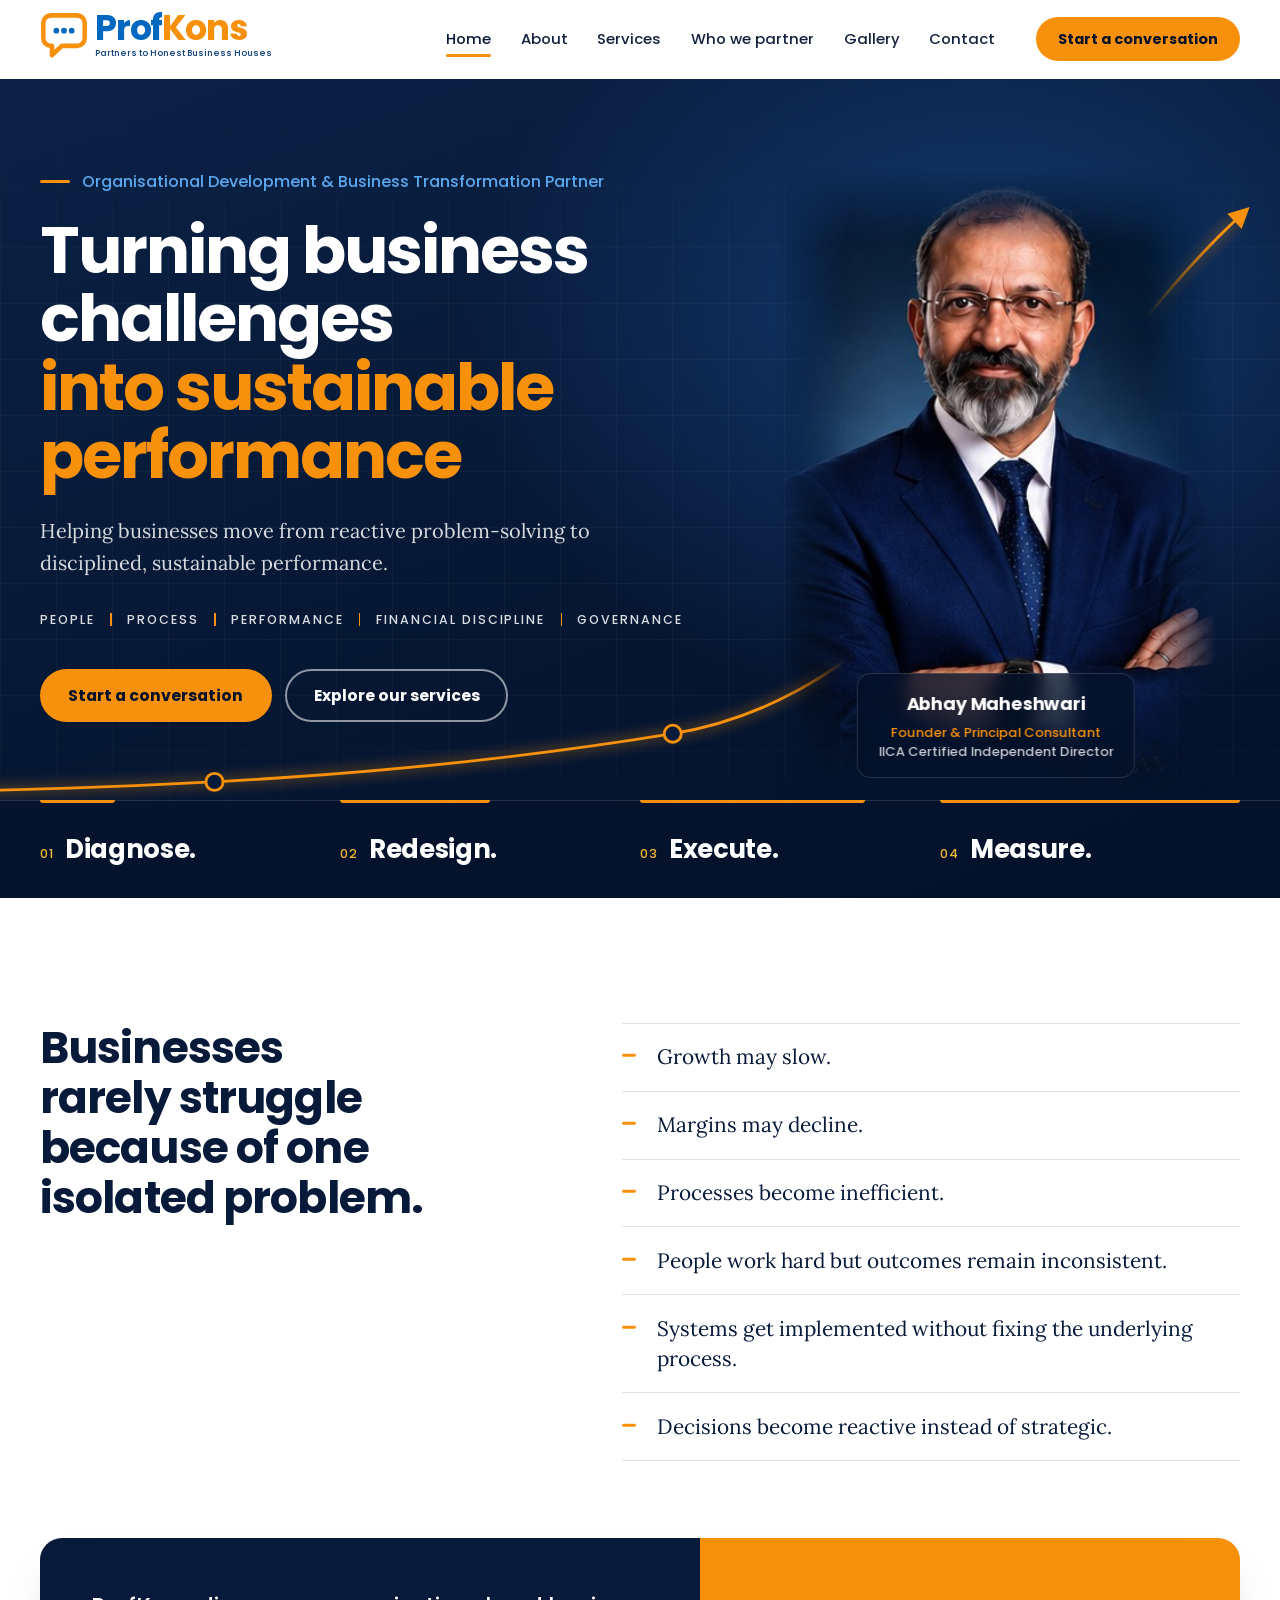
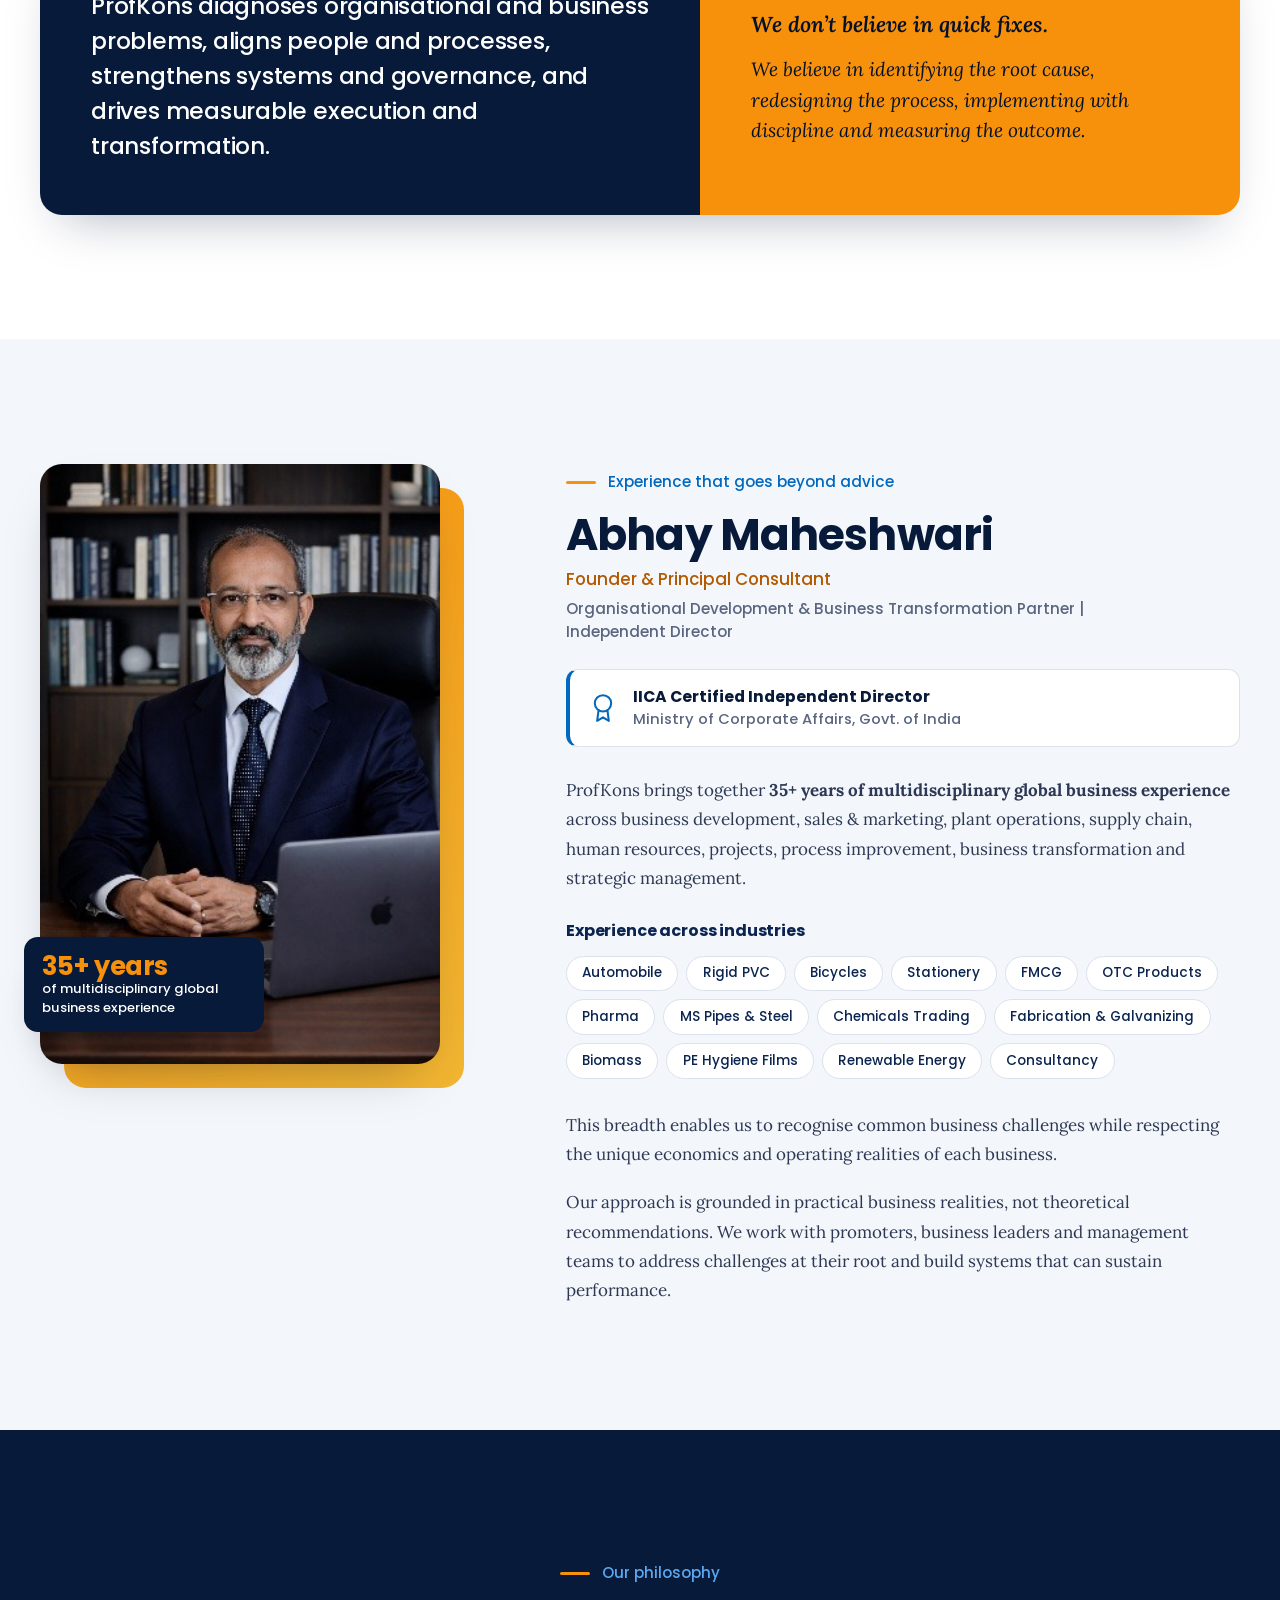
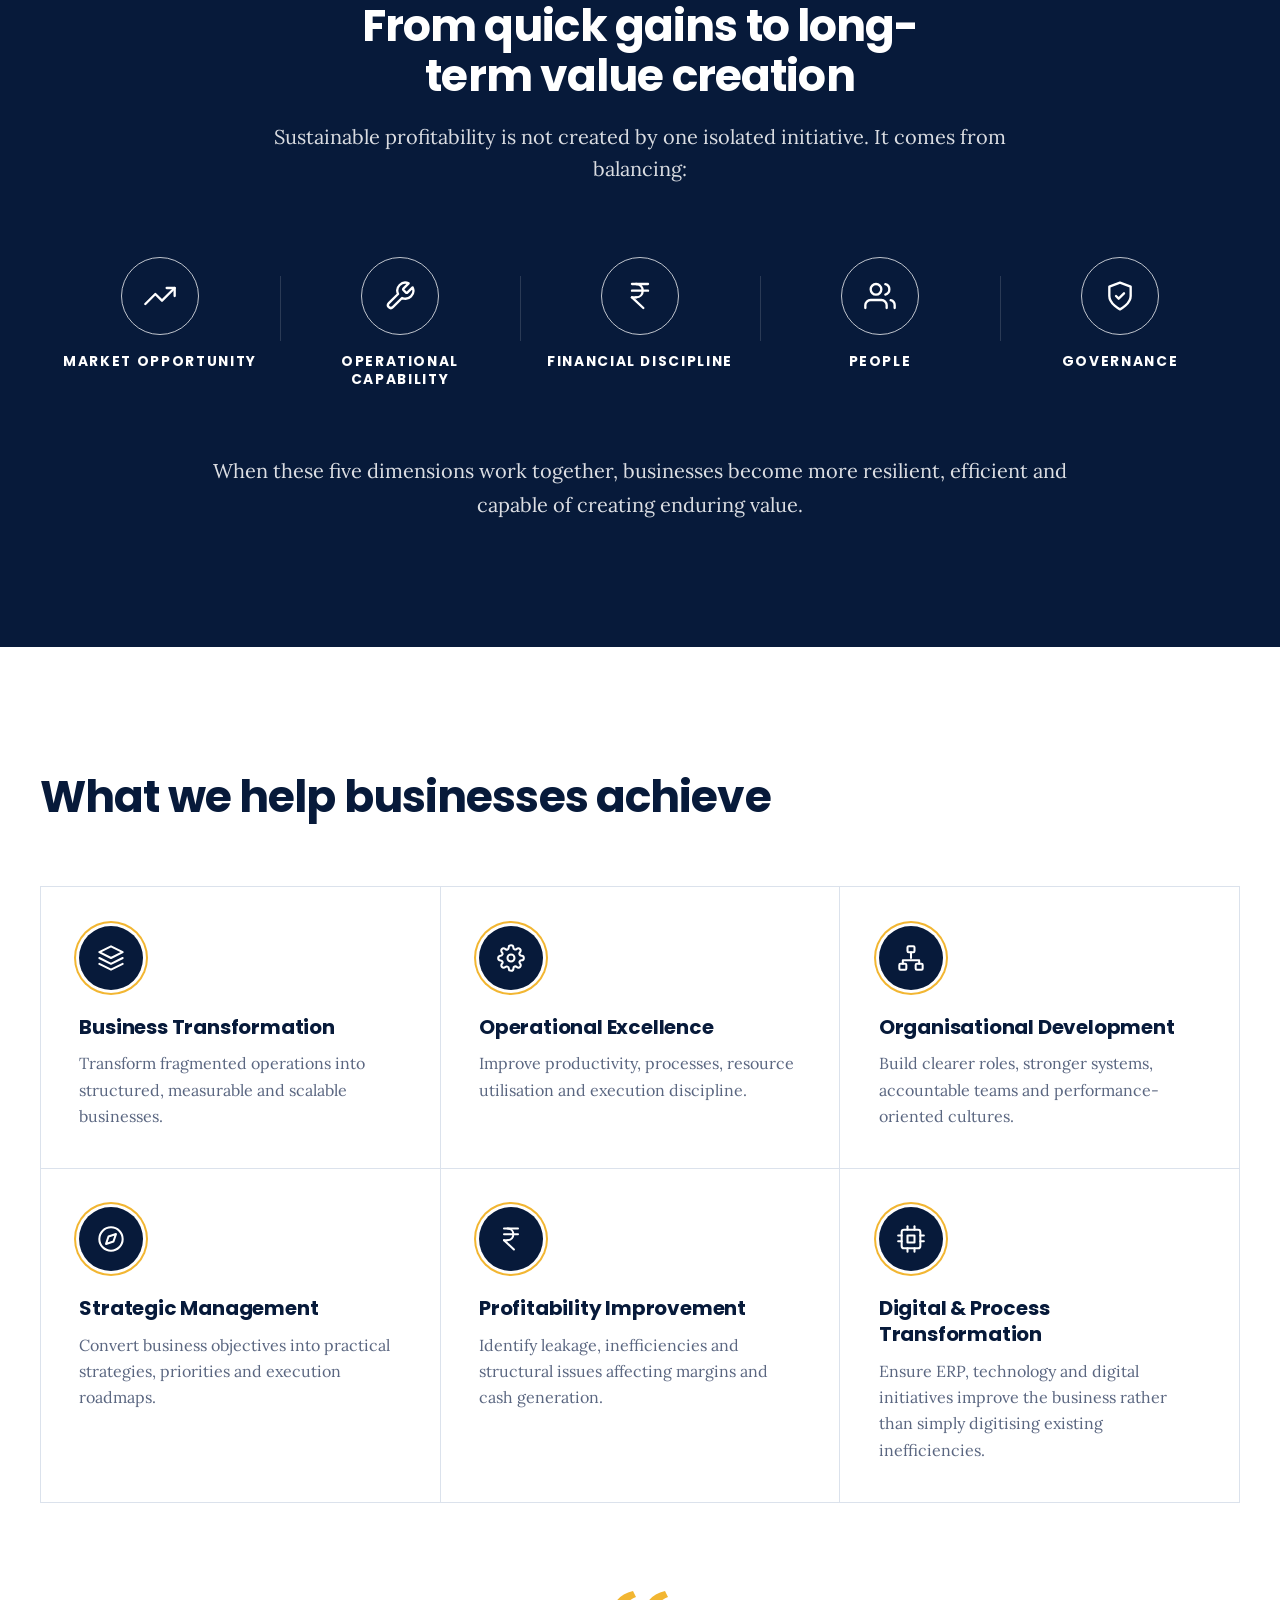
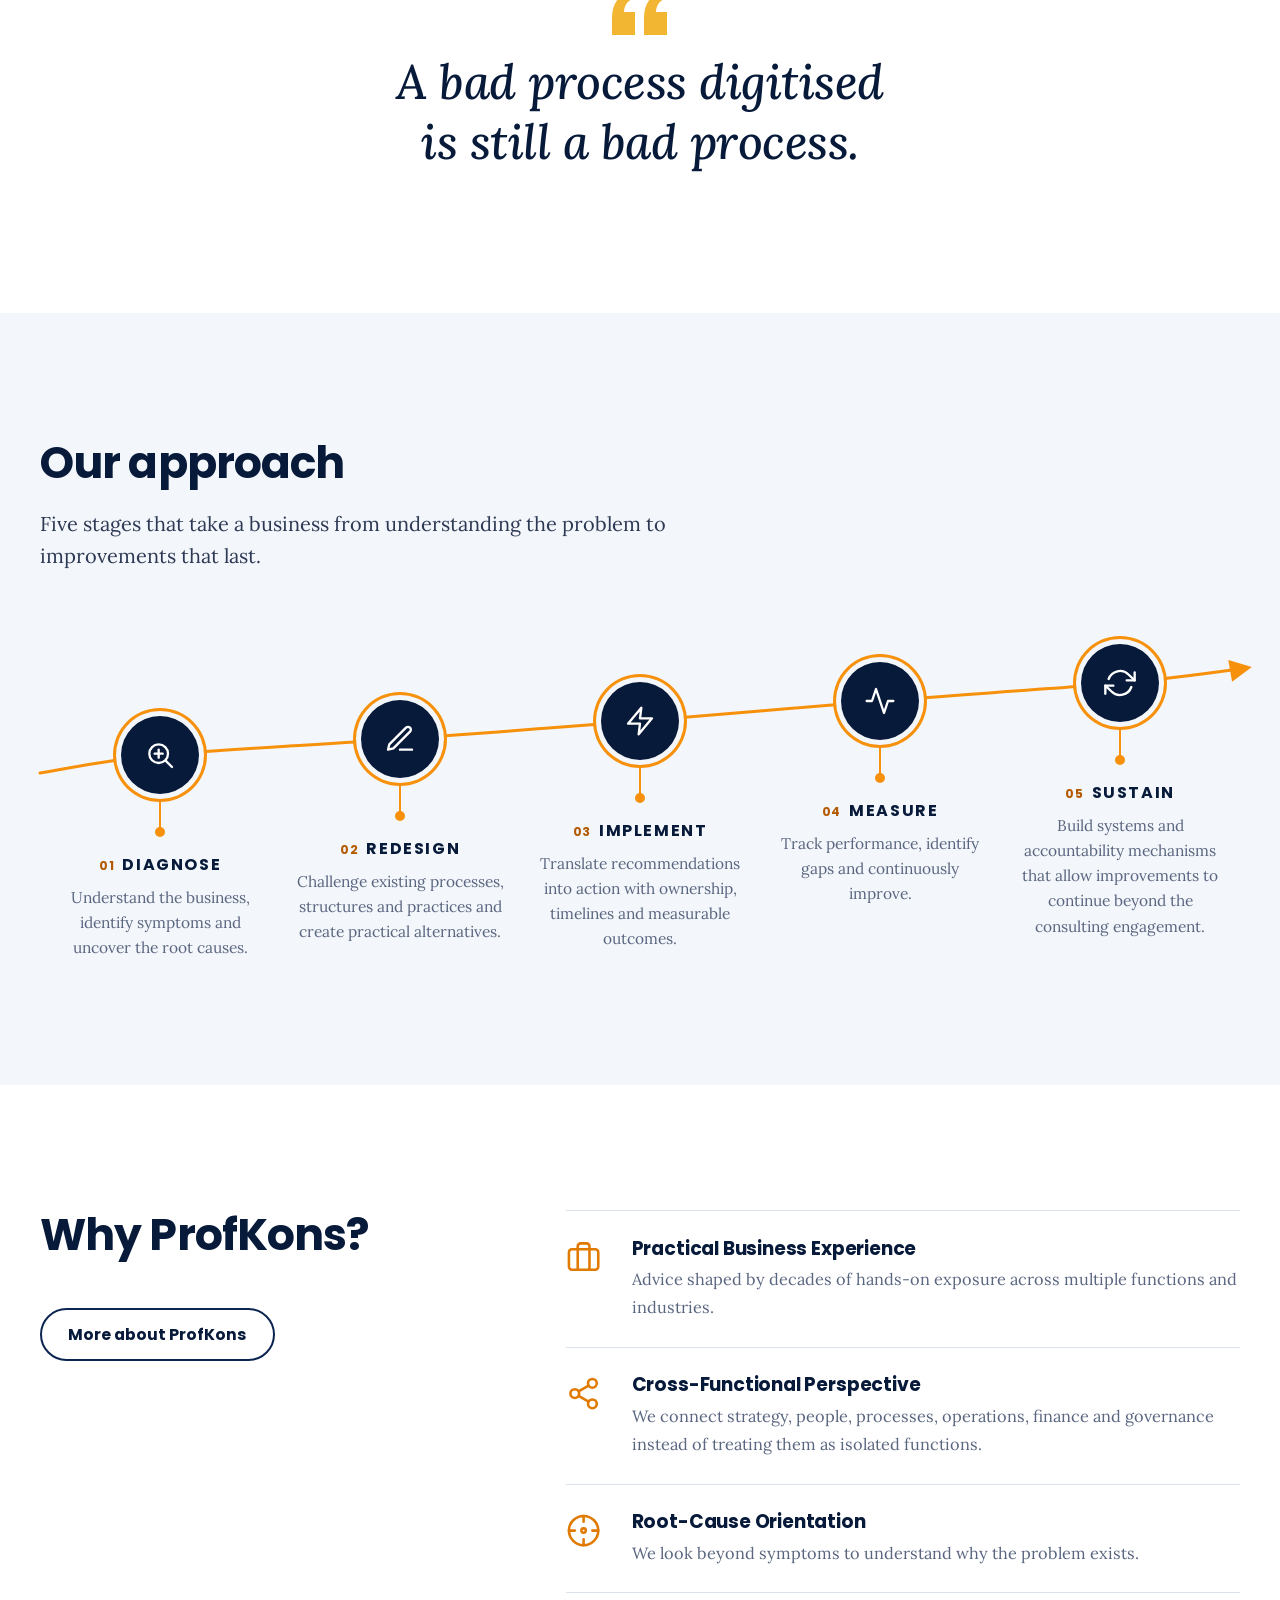
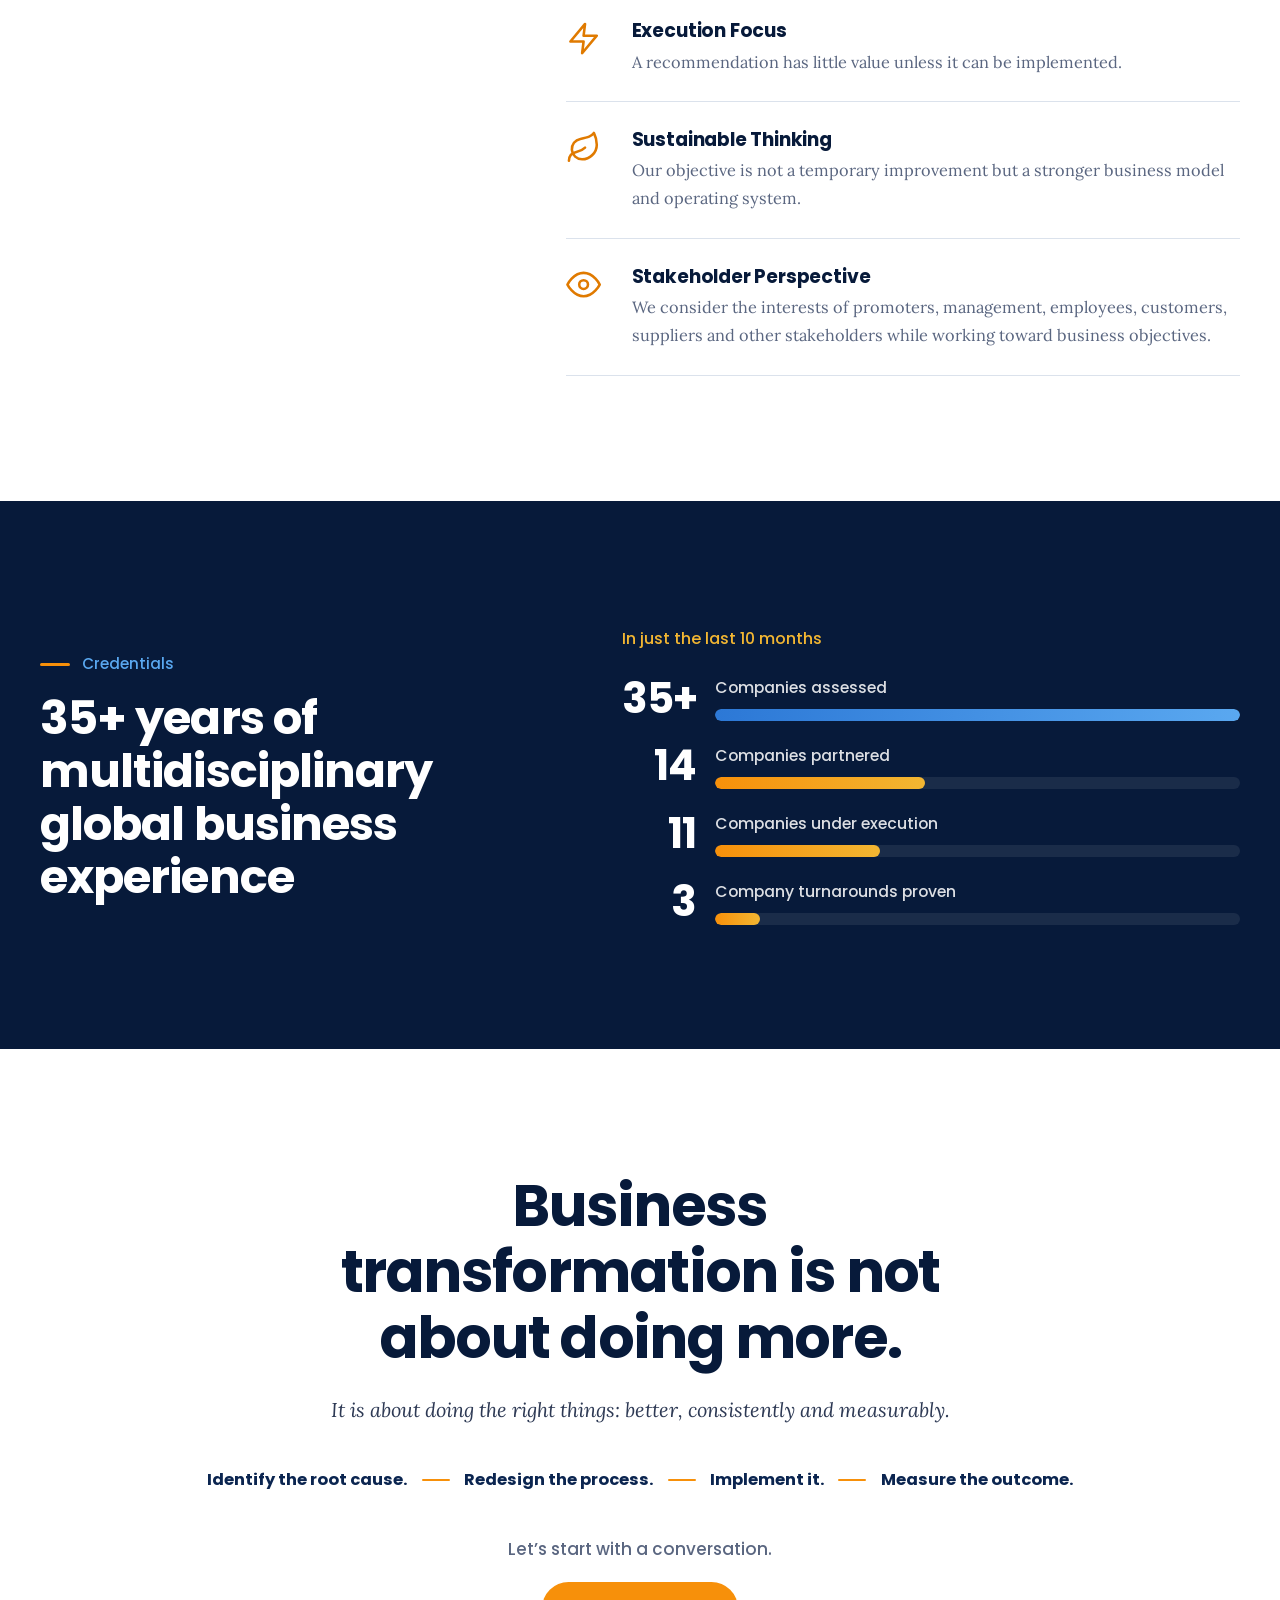
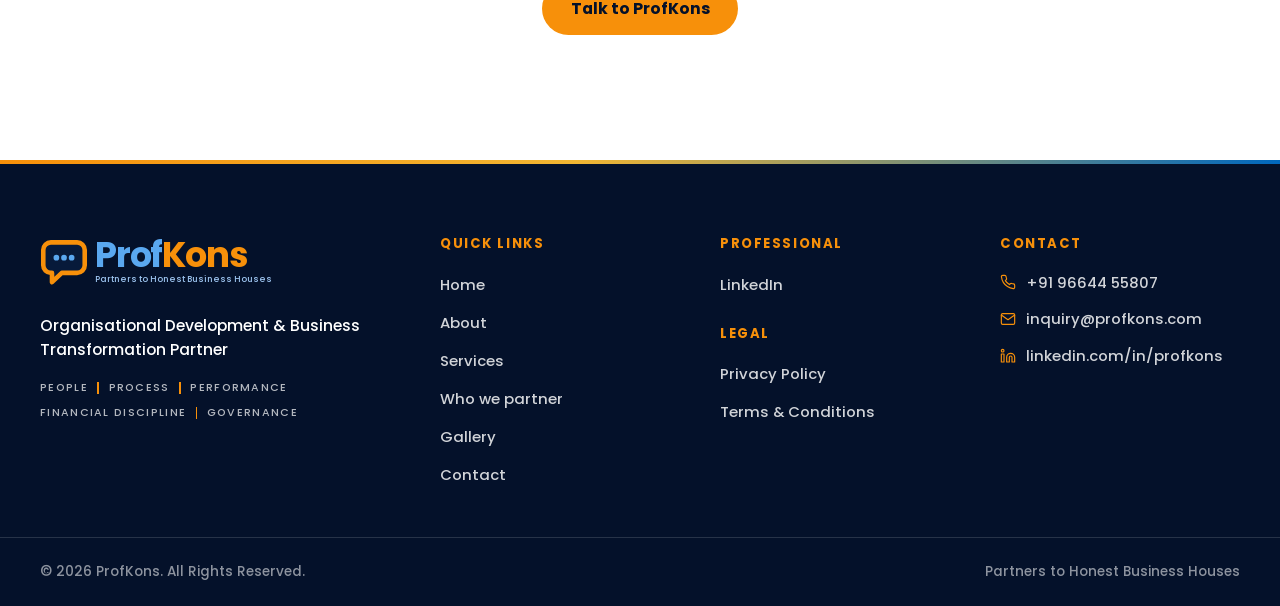
==== index.html @ 27406873 "Adding the first pass of website" ====
<!doctype html>
<html lang="en-IN">
<head>
<meta charset="utf-8">
<meta name="viewport" content="width=device-width, initial-scale=1">
<title>ProfKons | Organisational Development &amp; Business Transformation Partner</title>
<meta name="description" content="ProfKons is an organisational development and business transformation partner, helping businesses move from reactive problem-solving to disciplined, sustainable performance.">
<meta property="og:site_name" content="ProfKons">
<meta property="og:title" content="ProfKons | Organisational Development &amp; Business Transformation Partner">
<meta property="og:description" content="ProfKons is an organisational development and business transformation partner, helping businesses move from reactive problem-solving to disciplined, sustainable performance.">
<meta property="og:type" content="website">
<meta name="theme-color" content="#071a3a">
<link rel="icon" href="assets/img/favicon.svg" type="image/svg+xml">
<link rel="stylesheet" href="assets/css/style.css">
</head>
<body>

<a class="skip-link" href="#main">Skip to content</a>
<header class="site-header" data-header>
  <div class="container header-inner">
    <a href="index.html" aria-label="ProfKons home"><span class="logo"><svg class="logo-mark" viewBox="0 0 44 42" aria-hidden="true" focusable="false"><path class="bubble" d="M10 3H34A7 7 0 0 1 41 10V24A7 7 0 0 1 34 31H20L11 39.5V31H10A7 7 0 0 1 3 24V10A7 7 0 0 1 10 3Z"/><circle class="dot" cx="15" cy="17" r="2.6"/><circle class="dot" cx="22" cy="17" r="2.6"/><circle class="dot" cx="29" cy="17" r="2.6"/></svg><span class="logo-text"><span class="logo-word"><span class="logo-prof">Prof</span><span class="logo-kons">Kons</span></span><span class="logo-tag">Partners to Honest Business Houses</span></span></span></a>
    <button class="nav-toggle" type="button" aria-expanded="false" aria-controls="site-nav" data-nav-toggle>
      <span class="sr-only">Open menu</span>
      <span class="icon-open"><svg class="icon" viewBox="0 0 24 24" fill="none" stroke="currentColor" stroke-width="1.75" stroke-linecap="round" stroke-linejoin="round" aria-hidden="true" focusable="false"><line x1="3" y1="6" x2="21" y2="6"/><line x1="3" y1="12" x2="21" y2="12"/><line x1="3" y1="18" x2="21" y2="18"/></svg></span><span class="icon-close"><svg class="icon" viewBox="0 0 24 24" fill="none" stroke="currentColor" stroke-width="1.75" stroke-linecap="round" stroke-linejoin="round" aria-hidden="true" focusable="false"><line x1="18" y1="6" x2="6" y2="18"/><line x1="6" y1="6" x2="18" y2="18"/></svg></span>
    </button>
    <nav id="site-nav" class="site-nav" aria-label="Main">
      <ul><li><a href="index.html" aria-current="page">Home</a></li><li><a href="about.html">About</a></li><li><a href="services.html">Services</a></li><li><a href="partners.html">Who we partner</a></li><li><a href="gallery.html">Gallery</a></li><li><a href="contact.html">Contact</a></li></ul>
      <a class="btn btn-primary btn-sm" href="contact.html">Start a conversation</a>
    </nav>
  </div>
</header>
<main id="main">

<section class="hero" aria-labelledby="hero-title">
  <div class="hero-stage">
    <div class="journey-line" aria-hidden="true"><svg viewBox="0 0 1440 760" preserveAspectRatio="xMaxYMax slice"><path class="jl-glow" pathLength="1" d="M-40 752 C250 748, 520 736, 800 690 C1080 644, 1200 330, 1392 150"/><path class="jl-path" pathLength="1" d="M-40 752 C250 748, 520 736, 800 690 C1080 644, 1200 330, 1392 150"/><circle class="jl-node" cx="317.0" cy="740.8" r="9"/><circle class="jl-node" cx="800.0" cy="690.0" r="9"/><path class="jl-arrow" d="M0 -11 L22 0 L0 11 Z" transform="translate(1392 150) rotate(-43.2)"/></svg></div>
    <div class="container hero-grid">
      <div class="hero-copy">
        <p class="hero-role">Organisational Development &amp; Business Transformation Partner</p>
        <h1 id="hero-title"><span class="line">Turning business challenges</span> <span class="line line--accent">into sustainable performance</span></h1>
        <p class="hero-sub">Helping businesses move from reactive problem-solving to disciplined, sustainable performance.</p>
        <ul class="pillars" aria-label="What we work on"><li>People</li><li>Process</li><li>Performance</li><li>Financial Discipline</li><li>Governance</li></ul>
        <div class="hero-actions">
          <a class="btn btn-primary" href="contact.html">Start a conversation</a>
          <a class="btn btn-outline-light" href="services.html">Explore our services</a>
        </div>
      </div>
      <div class="hero-portrait">
        <img src="assets/img/abhay-portrait.jpg" width="386" height="554" alt="Abhay Maheshwari, Founder of ProfKons" fetchpriority="high">
        <div class="hero-nameplate">
          <strong>Abhay Maheshwari</strong>
          <span class="np-role">Founder &amp; Principal Consultant</span>
          <span class="np-cred">IICA Certified Independent Director</span>
        </div>
      </div>
    </div>
  </div>
  <div class="method-band">
    <div class="container">
      <ol aria-label="How we work">
        <li style="--i:1"><span>01</span>Diagnose.</li>
        <li style="--i:2"><span>02</span>Redesign.</li>
        <li style="--i:3"><span>03</span>Execute.</li>
        <li style="--i:4"><span>04</span>Measure.</li>
      </ol>
    </div>
  </div>
</section>

<section class="section" aria-labelledby="problem-title">
  <div class="container">
    <div class="problem-grid">
      <h2 id="problem-title">Businesses rarely struggle because of one isolated problem.</h2>
      <ul class="symptoms">
        <li>Growth may slow.</li>
        <li>Margins may decline.</li>
        <li>Processes become inefficient.</li>
        <li>People work hard but outcomes remain inconsistent.</li>
        <li>Systems get implemented without fixing the underlying process.</li>
        <li>Decisions become reactive instead of strategic.</li>
      </ul>
    </div>
    <div class="diagnosis">
      <div class="diagnosis-main">
        <p>ProfKons diagnoses organisational and business problems, aligns people and processes, strengthens systems and governance, and drives measurable execution and transformation.</p>
      </div>
      <div class="diagnosis-quote">
        <blockquote>
          <p>We don&rsquo;t believe in quick fixes.</p>
          <p>We believe in identifying the root cause, redesigning the process, implementing with discipline and measuring the outcome.</p>
        </blockquote>
      </div>
    </div>
  </div>
</section>

<section class="section section--paper" aria-labelledby="founder-title">
  <div class="container founder-grid">
    <div class="founder-photo">
      <img src="assets/img/abhay-office.jpg" width="306" height="459" alt="Abhay Maheshwari at his desk" loading="lazy">
      <div class="founder-badge"><strong>35+ years</strong>of multidisciplinary global business experience</div>
    </div>
    <div class="founder-body">
      <p class="kicker">Experience that goes beyond advice</p>
      <h2 id="founder-title" class="founder-name">Abhay Maheshwari</h2>
      <p class="founder-title">Founder &amp; Principal Consultant</p>
      <p class="founder-roles">Organisational Development &amp; Business Transformation Partner | Independent Director</p>
      <div class="credential"><svg class="icon" viewBox="0 0 24 24" fill="none" stroke="currentColor" stroke-width="1.75" stroke-linecap="round" stroke-linejoin="round" aria-hidden="true" focusable="false"><circle cx="12" cy="8" r="7"/><polyline points="8.21 13.89 7 23 12 20 17 23 15.79 13.88"/></svg><p><strong>IICA Certified Independent Director</strong>Ministry of Corporate Affairs, Govt. of India</p></div>
      <p>ProfKons brings together <strong>35+ years of multidisciplinary global business experience</strong> across business development, sales &amp; marketing, plant operations, supply chain, human resources, projects, process improvement, business transformation and strategic management.</p>
      <div class="industries">
        <h3>Experience across industries</h3>
        <ul class="chips">
          <li>Automobile</li><li>Rigid PVC</li><li>Bicycles</li><li>Stationery</li><li>FMCG</li><li>OTC Products</li><li>Pharma</li><li>MS Pipes &amp; Steel</li><li>Chemicals Trading</li><li>Fabrication &amp; Galvanizing</li><li>Biomass</li><li>PE Hygiene Films</li><li>Renewable Energy</li><li>Consultancy</li>
        </ul>
      </div>
      <p>This breadth enables us to recognise common business challenges while respecting the unique economics and operating realities of each business.</p>
      <p>Our approach is grounded in practical business realities, not theoretical recommendations. We work with promoters, business leaders and management teams to address challenges at their root and build systems that can sustain performance.</p>
    </div>
  </div>
</section>

<section class="section section--navy" aria-labelledby="philosophy-title">
  <div class="container">
    <div class="section-head section-head--center">
      <p class="kicker">Our philosophy</p>
      <h2 id="philosophy-title">From quick gains to long-term value creation</h2>
      <p class="lead">Sustainable profitability is not created by one isolated initiative. It comes from balancing:</p>
    </div>
    <ul class="dimensions">
      <li><span class="disc disc--ring"><svg class="icon" viewBox="0 0 24 24" fill="none" stroke="currentColor" stroke-width="1.75" stroke-linecap="round" stroke-linejoin="round" aria-hidden="true" focusable="false"><polyline points="23 6 13.5 15.5 8.5 10.5 1 18"/><polyline points="17 6 23 6 23 12"/></svg></span>Market Opportunity</li>
      <li><span class="disc disc--ring"><svg class="icon" viewBox="0 0 24 24" fill="none" stroke="currentColor" stroke-width="1.75" stroke-linecap="round" stroke-linejoin="round" aria-hidden="true" focusable="false"><path d="M14.7 6.3a1 1 0 0 0 0 1.4l1.6 1.6a1 1 0 0 0 1.4 0l3.77-3.77a6 6 0 0 1-7.94 7.94l-6.91 6.91a2.12 2.12 0 0 1-3-3l6.91-6.91a6 6 0 0 1 7.94-7.94l-3.76 3.76z"/></svg></span>Operational Capability</li>
      <li><span class="disc disc--ring"><svg class="icon" viewBox="0 0 24 24" fill="none" stroke="currentColor" stroke-width="1.75" stroke-linecap="round" stroke-linejoin="round" aria-hidden="true" focusable="false"><path d="M6 3h12"/><path d="M6 8h12"/><path d="m6 13 8.5 8"/><path d="M6 13h3"/><path d="M9 13c6.667 0 6.667-10 0-10"/></svg></span>Financial Discipline</li>
      <li><span class="disc disc--ring"><svg class="icon" viewBox="0 0 24 24" fill="none" stroke="currentColor" stroke-width="1.75" stroke-linecap="round" stroke-linejoin="round" aria-hidden="true" focusable="false"><path d="M17 21v-2a4 4 0 0 0-4-4H5a4 4 0 0 0-4 4v2"/><circle cx="9" cy="7" r="4"/><path d="M23 21v-2a4 4 0 0 0-3-3.87"/><path d="M16 3.13a4 4 0 0 1 0 7.75"/></svg></span>People</li>
      <li><span class="disc disc--ring"><svg class="icon" viewBox="0 0 24 24" fill="none" stroke="currentColor" stroke-width="1.75" stroke-linecap="round" stroke-linejoin="round" aria-hidden="true" focusable="false"><path d="M12 22s8-4 8-10V5l-8-3-8 3v7c0 6 8 10 8 10z"/><polyline points="9 12 11 14 15 10"/></svg></span>Governance</li>
    </ul>
    <p class="philosophy-close">When these five dimensions work together, businesses become more resilient, efficient and capable of creating enduring value.</p>
  </div>
</section>

<section class="section" aria-labelledby="outcomes-title">
  <div class="container">
    <div class="section-head">
      <h2 id="outcomes-title">What we help businesses achieve</h2>
    </div>
    <ul class="outcomes">
      <li><span class="disc"><svg class="icon" viewBox="0 0 24 24" fill="none" stroke="currentColor" stroke-width="1.75" stroke-linecap="round" stroke-linejoin="round" aria-hidden="true" focusable="false"><polygon points="12 2 2 7 12 12 22 7 12 2"/><polyline points="2 17 12 22 22 17"/><polyline points="2 12 12 17 22 12"/></svg></span><h3>Business Transformation</h3><p>Transform fragmented operations into structured, measurable and scalable businesses.</p></li>
      <li><span class="disc"><svg class="icon" viewBox="0 0 24 24" fill="none" stroke="currentColor" stroke-width="1.75" stroke-linecap="round" stroke-linejoin="round" aria-hidden="true" focusable="false"><circle cx="12" cy="12" r="3"/><path d="M19.4 15a1.65 1.65 0 0 0 .33 1.82l.06.06a2 2 0 0 1 0 2.83 2 2 0 0 1-2.83 0l-.06-.06a1.65 1.65 0 0 0-1.82-.33 1.65 1.65 0 0 0-1 1.51V21a2 2 0 0 1-2 2 2 2 0 0 1-2-2v-.09A1.65 1.65 0 0 0 9 19.4a1.65 1.65 0 0 0-1.82.33l-.06.06a2 2 0 0 1-2.83 0 2 2 0 0 1 0-2.83l.06-.06a1.65 1.65 0 0 0 .33-1.82 1.65 1.65 0 0 0-1.51-1H3a2 2 0 0 1-2-2 2 2 0 0 1 2-2h.09A1.65 1.65 0 0 0 4.6 9a1.65 1.65 0 0 0-.33-1.82l-.06-.06a2 2 0 0 1 0-2.83 2 2 0 0 1 2.83 0l.06.06a1.65 1.65 0 0 0 1.82.33H9a1.65 1.65 0 0 0 1-1.51V3a2 2 0 0 1 2-2 2 2 0 0 1 2 2v.09a1.65 1.65 0 0 0 1 1.51 1.65 1.65 0 0 0 1.82-.33l.06-.06a2 2 0 0 1 2.83 0 2 2 0 0 1 0 2.83l-.06.06a1.65 1.65 0 0 0-.33 1.82V9a1.65 1.65 0 0 0 1.51 1H21a2 2 0 0 1 2 2 2 2 0 0 1-2 2h-.09a1.65 1.65 0 0 0-1.51 1z"/></svg></span><h3>Operational Excellence</h3><p>Improve productivity, processes, resource utilisation and execution discipline.</p></li>
      <li><span class="disc"><svg class="icon" viewBox="0 0 24 24" fill="none" stroke="currentColor" stroke-width="1.75" stroke-linecap="round" stroke-linejoin="round" aria-hidden="true" focusable="false"><rect x="9" y="2" width="6" height="5" rx="1"/><rect x="2" y="17" width="6" height="5" rx="1"/><rect x="16" y="17" width="6" height="5" rx="1"/><path d="M12 7v5M5 17v-3h14v3"/></svg></span><h3>Organisational Development</h3><p>Build clearer roles, stronger systems, accountable teams and performance-oriented cultures.</p></li>
      <li><span class="disc"><svg class="icon" viewBox="0 0 24 24" fill="none" stroke="currentColor" stroke-width="1.75" stroke-linecap="round" stroke-linejoin="round" aria-hidden="true" focusable="false"><circle cx="12" cy="12" r="10"/><polygon points="16.24 7.76 14.12 14.12 7.76 16.24 9.88 9.88 16.24 7.76"/></svg></span><h3>Strategic Management</h3><p>Convert business objectives into practical strategies, priorities and execution roadmaps.</p></li>
      <li><span class="disc"><svg class="icon" viewBox="0 0 24 24" fill="none" stroke="currentColor" stroke-width="1.75" stroke-linecap="round" stroke-linejoin="round" aria-hidden="true" focusable="false"><path d="M6 3h12"/><path d="M6 8h12"/><path d="m6 13 8.5 8"/><path d="M6 13h3"/><path d="M9 13c6.667 0 6.667-10 0-10"/></svg></span><h3>Profitability Improvement</h3><p>Identify leakage, inefficiencies and structural issues affecting margins and cash generation.</p></li>
      <li><span class="disc"><svg class="icon" viewBox="0 0 24 24" fill="none" stroke="currentColor" stroke-width="1.75" stroke-linecap="round" stroke-linejoin="round" aria-hidden="true" focusable="false"><rect x="4" y="4" width="16" height="16" rx="2"/><rect x="9" y="9" width="6" height="6"/><line x1="9" y1="1" x2="9" y2="4"/><line x1="15" y1="1" x2="15" y2="4"/><line x1="9" y1="20" x2="9" y2="23"/><line x1="15" y1="20" x2="15" y2="23"/><line x1="20" y1="9" x2="23" y2="9"/><line x1="20" y1="14" x2="23" y2="14"/><line x1="1" y1="9" x2="4" y2="9"/><line x1="1" y1="14" x2="4" y2="14"/></svg></span><h3>Digital &amp; Process Transformation</h3><p>Ensure ERP, technology and digital initiatives improve the business rather than simply digitising existing inefficiencies.</p></li>
    </ul>
    <figure class="pullquote">
      <svg viewBox="0 0 56 44" aria-hidden="true"><path fill="currentColor" d="M0 44V27C0 12 7 3 21 0l3 6c-8 3-12 8-12 15h11v23H0Zm32 0V27c0-15 7-24 21-27l3 6c-8 3-12 8-12 15h11v23H32Z"/></svg>
      <blockquote><p>A bad process digitised is still a bad process.</p></blockquote>
    </figure>
  </div>
</section>

<section class="section section--paper" aria-labelledby="approach-title">
  <div class="container">
    <div class="section-head">
      <h2 id="approach-title">Our approach</h2>
      <p class="lead">Five stages that take a business from understanding the problem to improvements that last.</p>
    </div>
    <div class="journey-wrap">
    <div class="journey-track" aria-hidden="true"><svg viewBox="0 0 1000 160" preserveAspectRatio="none"><path d="M0.0 129.0 C16.7 126.0, 50.0 116.7, 100.0 111.0 C150.0 105.3, 233.3 100.7, 300.0 95.0 C366.7 89.3, 433.3 83.3, 500.0 77.0 C566.7 70.7, 633.3 63.3, 700.0 57.0 C766.7 50.7, 850.0 44.3, 900.0 39.0 C950.0 33.7, 983.3 27.3, 1000.0 25.0"/></svg></div><svg class="journey-arrow" style="top:calc(0.5rem + 12px)" viewBox="0 0 26 26" aria-hidden="true"><path fill="currentColor" d="M2 2 L24 13 L2 24 Z"/></svg>
    <ol class="journey">
      <li style="--rise:72px">
        <span class="node"><svg class="icon" viewBox="0 0 24 24" fill="none" stroke="currentColor" stroke-width="1.75" stroke-linecap="round" stroke-linejoin="round" aria-hidden="true" focusable="false"><circle cx="11" cy="11" r="7"/><line x1="21" y1="21" x2="16.2" y2="16.2"/><line x1="11" y1="8" x2="11" y2="14"/><line x1="8" y1="11" x2="14" y2="11"/></svg></span><span class="stem" aria-hidden="true"></span>
        <h3><span>01</span>Diagnose</h3>
        <p>Understand the business, identify symptoms and uncover the root causes.</p>
      </li>
      <li style="--rise:56px">
        <span class="node"><svg class="icon" viewBox="0 0 24 24" fill="none" stroke="currentColor" stroke-width="1.75" stroke-linecap="round" stroke-linejoin="round" aria-hidden="true" focusable="false"><path d="M12 20h9"/><path d="M16.5 3.5a2.121 2.121 0 0 1 3 3L7 19l-4 1 1-4L16.5 3.5z"/></svg></span><span class="stem" aria-hidden="true"></span>
        <h3><span>02</span>Redesign</h3>
        <p>Challenge existing processes, structures and practices and create practical alternatives.</p>
      </li>
      <li style="--rise:38px">
        <span class="node"><svg class="icon" viewBox="0 0 24 24" fill="none" stroke="currentColor" stroke-width="1.75" stroke-linecap="round" stroke-linejoin="round" aria-hidden="true" focusable="false"><polygon points="13 2 3 14 12 14 11 22 21 10 12 10 13 2"/></svg></span><span class="stem" aria-hidden="true"></span>
        <h3><span>03</span>Implement</h3>
        <p>Translate recommendations into action with ownership, timelines and measurable outcomes.</p>
      </li>
      <li style="--rise:18px">
        <span class="node"><svg class="icon" viewBox="0 0 24 24" fill="none" stroke="currentColor" stroke-width="1.75" stroke-linecap="round" stroke-linejoin="round" aria-hidden="true" focusable="false"><polyline points="22 12 18 12 15 21 9 3 6 12 2 12"/></svg></span><span class="stem" aria-hidden="true"></span>
        <h3><span>04</span>Measure</h3>
        <p>Track performance, identify gaps and continuously improve.</p>
      </li>
      <li style="--rise:0px">
        <span class="node"><svg class="icon" viewBox="0 0 24 24" fill="none" stroke="currentColor" stroke-width="1.75" stroke-linecap="round" stroke-linejoin="round" aria-hidden="true" focusable="false"><polyline points="23 4 23 10 17 10"/><polyline points="1 20 1 14 7 14"/><path d="M3.51 9a9 9 0 0 1 14.85-3.36L23 10M1 14l4.64 4.36A9 9 0 0 0 20.49 15"/></svg></span><span class="stem" aria-hidden="true"></span>
        <h3><span>05</span>Sustain</h3>
        <p>Build systems and accountability mechanisms that allow improvements to continue beyond the consulting engagement.</p>
      </li>
    </ol>
    </div>
  </div>
</section>

<section class="section" aria-labelledby="why-title">
  <div class="container split">
    <div class="split-aside">
      <h2 id="why-title">Why ProfKons?</h2>
      <a class="btn btn-outline" href="about.html">More about ProfKons</a>
    </div>
    <ul class="reasons">
      <li><svg class="icon" viewBox="0 0 24 24" fill="none" stroke="currentColor" stroke-width="1.75" stroke-linecap="round" stroke-linejoin="round" aria-hidden="true" focusable="false"><rect x="2" y="7" width="20" height="14" rx="2"/><path d="M16 21V5a2 2 0 0 0-2-2h-4a2 2 0 0 0-2 2v16"/></svg><h3>Practical Business Experience</h3><p>Advice shaped by decades of hands-on exposure across multiple functions and industries.</p></li>
      <li><svg class="icon" viewBox="0 0 24 24" fill="none" stroke="currentColor" stroke-width="1.75" stroke-linecap="round" stroke-linejoin="round" aria-hidden="true" focusable="false"><circle cx="18" cy="5" r="3"/><circle cx="6" cy="12" r="3"/><circle cx="18" cy="19" r="3"/><line x1="8.59" y1="13.51" x2="15.42" y2="17.49"/><line x1="15.41" y1="6.51" x2="8.59" y2="10.49"/></svg><h3>Cross-Functional Perspective</h3><p>We connect strategy, people, processes, operations, finance and governance instead of treating them as isolated functions.</p></li>
      <li><svg class="icon" viewBox="0 0 24 24" fill="none" stroke="currentColor" stroke-width="1.75" stroke-linecap="round" stroke-linejoin="round" aria-hidden="true" focusable="false"><circle cx="12" cy="12" r="10"/><line x1="22" y1="12" x2="18" y2="12"/><line x1="6" y1="12" x2="2" y2="12"/><line x1="12" y1="6" x2="12" y2="2"/><line x1="12" y1="22" x2="12" y2="18"/><circle cx="12" cy="12" r="1.5"/></svg><h3>Root-Cause Orientation</h3><p>We look beyond symptoms to understand why the problem exists.</p></li>
      <li><svg class="icon" viewBox="0 0 24 24" fill="none" stroke="currentColor" stroke-width="1.75" stroke-linecap="round" stroke-linejoin="round" aria-hidden="true" focusable="false"><polygon points="13 2 3 14 12 14 11 22 21 10 12 10 13 2"/></svg><h3>Execution Focus</h3><p>A recommendation has little value unless it can be implemented.</p></li>
      <li><svg class="icon" viewBox="0 0 24 24" fill="none" stroke="currentColor" stroke-width="1.75" stroke-linecap="round" stroke-linejoin="round" aria-hidden="true" focusable="false"><path d="M11 20A7 7 0 0 1 9.8 6.1C15.5 5 17 4.48 19 2c1 2 2 4.18 2 8 0 5.5-4.78 10-10 10Z"/><path d="M2 21c0-3 1.85-5.36 5.08-6C9.5 14.52 12 13 13 12"/></svg><h3>Sustainable Thinking</h3><p>Our objective is not a temporary improvement but a stronger business model and operating system.</p></li>
      <li><svg class="icon" viewBox="0 0 24 24" fill="none" stroke="currentColor" stroke-width="1.75" stroke-linecap="round" stroke-linejoin="round" aria-hidden="true" focusable="false"><path d="M1 12s4-8 11-8 11 8 11 8-4 8-11 8-11-8-11-8z"/><circle cx="12" cy="12" r="3"/></svg><h3>Stakeholder Perspective</h3><p>We consider the interests of promoters, management, employees, customers, suppliers and other stakeholders while working toward business objectives.</p></li>
    </ul>
  </div>
</section>

<section class="section section--navy" aria-labelledby="cred-title">
  <div class="container credentials-grid">
    <div>
      <p class="kicker">Credentials</p>
      <h2 id="cred-title">35+ years of multidisciplinary global business experience</h2>
    </div>
    <div>
      <p class="period">In just the last 10 months</p>
      <ul class="bars">
        <li><span class="num">35+</span><span class="label">Companies assessed</span><span class="track" aria-hidden="true"><span class="fill" style="--w:100%"></span></span></li>
        <li><span class="num">14</span><span class="label">Companies partnered</span><span class="track" aria-hidden="true"><span class="fill" style="--w:40%"></span></span></li>
        <li><span class="num">11</span><span class="label">Companies under execution</span><span class="track" aria-hidden="true"><span class="fill" style="--w:31.4%"></span></span></li>
        <li><span class="num">3</span><span class="label">Company turnarounds proven</span><span class="track" aria-hidden="true"><span class="fill" style="--w:8.6%"></span></span></li>
      </ul>
    </div>
  </div>
</section>

<section class="section closing" aria-labelledby="closing-title">
  <div class="container">
    <h2 id="closing-title">Business transformation is not about doing more.</h2>
    <p class="lead">It is about doing the right things: better, consistently and measurably.</p>
    <ol class="closing-steps">
      <li>Identify the root cause.</li><li>Redesign the process.</li><li>Implement it.</li><li>Measure the outcome.</li>
    </ol>
    <div class="closing-cta">
      <p>Let&rsquo;s start with a conversation.</p>
      <a class="btn btn-primary" href="contact.html">Talk to ProfKons</a>
    </div>
  </div>
</section>

</main>

<footer class="site-footer">
  <div class="container footer-grid">
    <div class="footer-brand">
      <a href="index.html" aria-label="ProfKons home"><span class="logo logo--dark"><svg class="logo-mark" viewBox="0 0 44 42" aria-hidden="true" focusable="false"><path class="bubble" d="M10 3H34A7 7 0 0 1 41 10V24A7 7 0 0 1 34 31H20L11 39.5V31H10A7 7 0 0 1 3 24V10A7 7 0 0 1 10 3Z"/><circle class="dot" cx="15" cy="17" r="2.6"/><circle class="dot" cx="22" cy="17" r="2.6"/><circle class="dot" cx="29" cy="17" r="2.6"/></svg><span class="logo-text"><span class="logo-word"><span class="logo-prof">Prof</span><span class="logo-kons">Kons</span></span><span class="logo-tag">Partners to Honest Business Houses</span></span></span></a>
      <p>Organisational Development &amp; Business Transformation Partner</p>
      <ul class="pillars" aria-label="What we work on"><li>People</li><li>Process</li><li>Performance</li><li>Financial Discipline</li><li>Governance</li></ul>
    </div>
    <div>
      <h2>Quick links</h2>
      <ul class="footer-links"><li><a href="index.html">Home</a></li><li><a href="about.html">About</a></li><li><a href="services.html">Services</a></li><li><a href="partners.html">Who we partner</a></li><li><a href="gallery.html">Gallery</a></li><li><a href="contact.html">Contact</a></li></ul>
    </div>
    <div>
      <h2>Professional</h2>
      <ul class="footer-links"><li><a href="https://www.linkedin.com/in/profkons" target="_blank" rel="noopener">LinkedIn</a></li></ul>
      <h2 class="footer-sub">Legal</h2>
      <ul class="footer-links"><li><a href="privacy.html">Privacy Policy</a></li><li><a href="terms.html">Terms &amp; Conditions</a></li></ul>
    </div>
    <div>
      <h2>Contact</h2>
      <ul class="footer-contact">
        <li><svg class="icon" viewBox="0 0 24 24" fill="none" stroke="currentColor" stroke-width="1.75" stroke-linecap="round" stroke-linejoin="round" aria-hidden="true" focusable="false"><path d="M22 16.92v3a2 2 0 0 1-2.18 2 19.79 19.79 0 0 1-8.63-3.07 19.5 19.5 0 0 1-6-6 19.79 19.79 0 0 1-3.07-8.67A2 2 0 0 1 4.11 2h3a2 2 0 0 1 2 1.72 12.84 12.84 0 0 0 .7 2.81 2 2 0 0 1-.45 2.11L8.09 9.91a16 16 0 0 0 6 6l1.27-1.27a2 2 0 0 1 2.11-.45 12.84 12.84 0 0 0 2.81.7A2 2 0 0 1 22 16.92z"/></svg><a href="tel:+919664455807">+91 96644 55807</a></li>
        <li><svg class="icon" viewBox="0 0 24 24" fill="none" stroke="currentColor" stroke-width="1.75" stroke-linecap="round" stroke-linejoin="round" aria-hidden="true" focusable="false"><path d="M4 4h16c1.1 0 2 .9 2 2v12c0 1.1-.9 2-2 2H4c-1.1 0-2-.9-2-2V6c0-1.1.9-2 2-2z"/><polyline points="22,6 12,13 2,6"/></svg><a href="mailto:inquiry@profkons.com">inquiry@profkons.com</a></li>
        <li><svg class="icon" viewBox="0 0 24 24" fill="none" stroke="currentColor" stroke-width="1.75" stroke-linecap="round" stroke-linejoin="round" aria-hidden="true" focusable="false"><path d="M16 8a6 6 0 0 1 6 6v7h-4v-7a2 2 0 0 0-2-2 2 2 0 0 0-2 2v7h-4v-7a6 6 0 0 1 6-6z"/><rect x="2" y="9" width="4" height="12"/><circle cx="4" cy="4" r="2"/></svg><a href="https://www.linkedin.com/in/profkons" target="_blank" rel="noopener">linkedin.com/in/profkons</a></li>
      </ul>
    </div>
  </div>
  <div class="container footer-bottom">
    <p>&copy; <span data-year>2026</span> ProfKons. All Rights Reserved.</p>
    <p>Partners to Honest Business Houses</p>
  </div>
</footer>
<script src="assets/js/main.js" defer></script>
</body>
</html>
---- assets/css/style.css ----
/* ==========================================================================
   ProfKons — site styles
   Palette taken from the ProfKons logo and social posters:
   deep navy fields, logo blue, logo orange, gold accents.
   ========================================================================== */

@font-face {
  font-family: "Poppins";
  src: url("../fonts/Poppins-Medium.woff") format("woff");
  font-weight: 500;
  font-style: normal;
  font-display: swap;
}
@font-face {
  font-family: "Poppins";
  src: url("../fonts/Poppins-Bold.woff") format("woff");
  font-weight: 700;
  font-style: normal;
  font-display: swap;
}
@font-face {
  font-family: "Lora";
  src: url("../fonts/Lora-Variable.woff") format("woff");
  font-weight: 400 700;
  font-style: normal;
  font-display: swap;
}
@font-face {
  font-family: "Lora";
  src: url("../fonts/Lora-Italic-Variable.woff") format("woff");
  font-weight: 400 700;
  font-style: italic;
  font-display: swap;
}

:root {
  --navy-950: #04112a;
  --navy-900: #071a3a;
  --navy-800: #0b2550;
  --navy-700: #143466;
  --blue: #0068be;
  --blue-on-dark: #5aa8f0;
  --orange: #f7900a;
  --orange-deep: #e07a00;
  --orange-text: #b35a00;
  --gold: #f2b632;
  --paper: #f3f6fa;
  --white: #ffffff;
  --ink: #13203d;
  --ink-2: #2d3954;
  --muted: #5a6680;
  --line: #dbe2ec;
  --line-dark: rgba(255, 255, 255, 0.14);

  --font-sans: "Poppins", "Segoe UI", system-ui, -apple-system, sans-serif;
  --font-serif: "Lora", Georgia, "Times New Roman", serif;

  --step--1: 0.875rem;
  --step-0: 1.0625rem;
  --step-1: 1.25rem;
  --step-2: clamp(1.4rem, 1.2rem + 0.8vw, 1.75rem);
  --step-3: clamp(1.9rem, 1.4rem + 2vw, 2.75rem);
  --step-4: clamp(2.35rem, 1.6rem + 3.4vw, 4rem);

  --container: 1200px;
  --gutter: clamp(1.25rem, 4vw, 2.5rem);
  --section-y: clamp(4.5rem, 3rem + 6vw, 8rem);
  --header-h: 78px;
  --radius-lg: 22px;
  --radius-md: 14px;
  --shadow-lift: 0 24px 48px -24px rgba(7, 26, 58, 0.35);
}

/* ---------- Base ---------- */
*,
*::before,
*::after { box-sizing: border-box; }

html { scroll-behavior: smooth; -webkit-text-size-adjust: 100%; }
body {
  margin: 0;
  font-family: var(--font-serif);
  font-size: var(--step-0);
  line-height: 1.72;
  color: var(--ink-2);
  background: var(--white);
  text-rendering: optimizeLegibility;
  -webkit-font-smoothing: antialiased;
}
img, svg { display: block; max-width: 100%; }
img { height: auto; }
a { color: var(--blue); text-decoration-thickness: 1px; text-underline-offset: 3px; }
a:hover { color: var(--navy-800); }
p { margin: 0 0 1.1em; }
p:last-child { margin-bottom: 0; }
ul, ol { margin: 0; padding: 0; }
h1, h2, h3, h4 {
  font-family: var(--font-sans);
  font-weight: 700;
  color: var(--navy-900);
  line-height: 1.14;
  letter-spacing: -0.02em;
  margin: 0;
  text-wrap: balance;
}
h1 { font-size: var(--step-4); }
h2 { font-size: var(--step-3); }
h3 { font-size: var(--step-1); letter-spacing: -0.01em; line-height: 1.3; }

:focus-visible {
  outline: 3px solid var(--gold);
  outline-offset: 3px;
  border-radius: 4px;
}

.sr-only {
  position: absolute; width: 1px; height: 1px; padding: 0; margin: -1px;
  overflow: hidden; clip: rect(0, 0, 0, 0); white-space: nowrap; border: 0;
}
.skip-link {
  position: absolute; left: 1rem; top: -100px; z-index: 200;
  background: var(--navy-900); color: #fff; padding: 0.75rem 1.1rem;
  font-family: var(--font-sans); font-weight: 500; border-radius: 10px;
}
.skip-link:focus { top: 1rem; color: #fff; }

.container {
  width: 100%;
  max-width: calc(var(--container) + var(--gutter) * 2);
  margin-inline: auto;
  padding-inline: var(--gutter);
}

.icon { width: 1.5rem; height: 1.5rem; flex: none; }

/* ---------- Logo ---------- */
.logo { display: inline-flex; align-items: center; gap: 0.45rem; text-decoration: none; }
.logo-mark { width: 48px; height: 46px; flex: none; margin-top: 2px; }
.logo-mark .bubble { fill: #fff; stroke: var(--orange); stroke-width: 4.2; stroke-linejoin: round; }
.logo-mark .dot { fill: var(--blue); }
.logo-text { display: flex; flex-direction: column; align-items: flex-start; line-height: 1; }
.logo-word {
  font-family: var(--font-sans); font-weight: 700; font-size: 2.2rem;
  letter-spacing: -0.035em; line-height: 0.95;
}
.logo-prof { color: var(--blue); }
.logo-kons { color: var(--orange); }
.logo-tag {
  font-family: var(--font-sans); font-weight: 500; font-size: 0.56rem;
  color: #0a3d7a; letter-spacing: 0; margin-top: 0.28rem; white-space: nowrap;
}
.logo--dark .logo-prof { color: var(--blue-on-dark); }
.logo--dark .logo-tag { color: #9cc3ee; }
.logo--dark .logo-mark .bubble { fill: var(--navy-900); }
.logo--dark .logo-mark .dot { fill: var(--blue-on-dark); }

/* ---------- Buttons ---------- */
.btn {
  display: inline-flex; align-items: center; justify-content: center; gap: 0.55rem;
  font-family: var(--font-sans); font-weight: 700; font-size: 0.98rem; line-height: 1;
  padding: 1.05rem 1.65rem; border-radius: 999px; border: 2px solid transparent;
  text-decoration: none; cursor: pointer; white-space: nowrap;
  transition: background-color 0.2s ease, color 0.2s ease, border-color 0.2s ease, transform 0.2s ease;
}
.btn .icon { width: 1.15rem; height: 1.15rem; }
.btn-primary { background: var(--orange); color: var(--navy-950); }
.btn-primary:hover { background: #ffa22e; color: var(--navy-950); }
.btn-primary:active { transform: translateY(1px); }
.btn-outline-light { border-color: rgba(255, 255, 255, 0.55); color: #fff; }
.btn-outline-light:hover { border-color: #fff; background: rgba(255, 255, 255, 0.08); color: #fff; }
.btn-outline { border-color: var(--navy-800); color: var(--navy-900); }
.btn-outline:hover { background: var(--navy-900); color: #fff; }
.btn-sm { padding: 0.8rem 1.25rem; font-size: 0.9rem; }

/* ---------- Header ---------- */
.site-header {
  position: sticky; top: 0; z-index: 100;
  background: rgba(255, 255, 255, 0.97);
  backdrop-filter: saturate(1.4) blur(10px);
  -webkit-backdrop-filter: saturate(1.4) blur(10px);
  border-bottom: 1px solid transparent;
  transition: border-color 0.25s ease, box-shadow 0.25s ease;
}
.site-header.is-scrolled { border-bottom-color: var(--line); box-shadow: 0 8px 24px -18px rgba(7, 26, 58, 0.45); }
.header-inner { height: var(--header-h); display: flex; align-items: center; justify-content: space-between; gap: 1.5rem; }
.site-nav { display: flex; align-items: center; gap: 1.75rem; }
.site-nav ul { list-style: none; display: flex; gap: 0.25rem; }
.site-nav a:not(.btn) {
  display: block; padding: 0.55rem 0.8rem; border-radius: 8px;
  font-family: var(--font-sans); font-weight: 500; font-size: 0.93rem;
  color: var(--ink); text-decoration: none; position: relative;
}
.site-nav a:not(.btn):hover { color: var(--blue); }
.site-nav a[aria-current="page"] { color: var(--navy-900); }
.site-nav a[aria-current="page"]::after {
  content: ""; position: absolute; left: 0.8rem; right: 0.8rem; bottom: 0.2rem;
  height: 3px; border-radius: 3px; background: var(--orange);
}
.nav-toggle {
  display: none; width: 46px; height: 46px; border-radius: 12px;
  border: 1px solid var(--line); background: #fff; color: var(--navy-900);
  align-items: center; justify-content: center; cursor: pointer;
}
.nav-toggle .icon-close { display: none; }
.nav-toggle[aria-expanded="true"] .icon-open { display: none; }
.nav-toggle[aria-expanded="true"] .icon-close { display: block; }

@media (max-width: 1040px) {
  .nav-toggle { display: inline-flex; }
  .site-nav {
    position: fixed; inset: var(--header-h) 0 auto 0; z-index: 99;
    flex-direction: column; align-items: stretch; gap: 1.25rem;
    background: #fff; padding: 1rem var(--gutter) 1.75rem;
    border-bottom: 1px solid var(--line);
    box-shadow: 0 30px 40px -30px rgba(7, 26, 58, 0.5);
    transform: translateY(-8px); opacity: 0; visibility: hidden;
    transition: opacity 0.2s ease, transform 0.2s ease, visibility 0.2s;
  }
  .site-nav.is-open { transform: none; opacity: 1; visibility: visible; }
  .site-nav ul { flex-direction: column; gap: 0; }
  .site-nav a:not(.btn) { padding: 0.95rem 0.25rem; font-size: 1.05rem; border-bottom: 1px solid var(--line); border-radius: 0; }
  .site-nav a[aria-current="page"]::after { left: 0.25rem; right: auto; width: 28px; bottom: 0.45rem; }
  .site-nav .btn { align-self: flex-start; }
}

/* ---------- Shared section scaffolding ---------- */
.section { padding-block: var(--section-y); }
.section--paper { background: var(--paper); }
.section--navy {
  background: var(--navy-900);
  color: rgba(255, 255, 255, 0.82);
}
.section--navy h2, .section--navy h3 { color: #fff; }

.kicker {
  display: inline-flex; align-items: flex-start; gap: 0.75rem; line-height: 1.5;
  font-family: var(--font-sans); font-weight: 500; font-size: 0.95rem;
  color: var(--blue); margin: 0 0 1rem;
}
.kicker::before { content: ""; flex: none; width: 30px; height: 3px; border-radius: 3px; background: var(--orange); margin-top: calc(0.75em - 1.5px); }
.section--navy .kicker, .page-hero .kicker, .hero .kicker { color: var(--blue-on-dark); }

.lead { font-size: var(--step-1); line-height: 1.6; color: var(--ink-2); }
.section--navy .lead { color: rgba(255, 255, 255, 0.85); }
.section-head { max-width: 760px; margin-bottom: clamp(2.5rem, 5vw, 4rem); }
.section-head h2 + p { margin-top: 1.25rem; }

/* pillars line, as on the poster footers */
.pillars {
  --sep: calc(1.9rem + 1.5px);
  margin-left: calc(-1 * var(--sep)); clip-path: inset(-4px 0 -4px var(--sep));
  list-style: none; display: flex; flex-wrap: wrap; align-items: center;
  font-family: var(--font-sans); font-weight: 500; font-size: 0.78rem;
  letter-spacing: 0.16em; text-transform: uppercase; color: rgba(255, 255, 255, 0.86);
  row-gap: 0.4rem;
}
.pillars li { display: flex; align-items: center; }
.pillars li::before {
  content: ""; width: 1.5px; height: 1.05em; background: var(--orange); margin-inline: 0.95rem; flex: none;
}
.pillars--ink { color: var(--navy-800); }

/* icon discs, as on the posters */
.disc {
  width: 64px; height: 64px; border-radius: 50%; flex: none;
  display: grid; place-items: center;
  background: var(--navy-900); color: #fff;
  box-shadow: 0 0 0 3px #fff, 0 0 0 5px var(--gold);
}
.disc .icon { width: 28px; height: 28px; }
.disc--ring {
  background: transparent; color: #fff; box-shadow: none;
  border: 1.5px solid rgba(255, 255, 255, 0.75);
  width: 78px; height: 78px;
}
.disc--ring .icon { width: 32px; height: 32px; }

/* chips */
.chips { list-style: none; display: flex; flex-wrap: wrap; gap: 0.5rem; }
.chips li {
  font-family: var(--font-sans); font-weight: 500; font-size: 0.85rem; line-height: 1.2;
  padding: 0.55rem 0.95rem; border-radius: 999px;
  border: 1px solid var(--line); background: #fff; color: var(--navy-800);
}
.section--paper .chips li { background: #fff; }

/* check list */
.checklist { list-style: none; display: grid; gap: 0.2rem 2.5rem; }
.checklist li {
  display: flex; gap: 0.85rem; align-items: flex-start;
  padding: 0.85rem 0; border-bottom: 1px solid var(--line);
  font-family: var(--font-sans); font-weight: 500; font-size: 1rem; color: var(--navy-900); line-height: 1.45;
}
.checklist .icon { width: 1.25rem; height: 1.25rem; color: var(--orange-deep); margin-top: 0.1rem; }
.checklist--2 { grid-template-columns: repeat(2, minmax(0, 1fr)); }
@media (max-width: 680px) { .checklist--2 { grid-template-columns: 1fr; } }

/* ---------- Hero (home) ---------- */
.hero {
  position: relative; overflow: hidden; isolation: isolate;
  background:
    radial-gradient(60% 70% at 78% 30%, rgba(30, 86, 160, 0.55) 0%, rgba(30, 86, 160, 0) 70%),
    linear-gradient(160deg, #0a2246 0%, #061733 55%, #04112a 100%);
  color: rgba(255, 255, 255, 0.85);
}
.hero::before {
  /* faint engineering grid */
  content: ""; position: absolute; inset: 0; z-index: -2;
  background-image:
    linear-gradient(rgba(255, 255, 255, 0.035) 1px, transparent 1px),
    linear-gradient(90deg, rgba(255, 255, 255, 0.035) 1px, transparent 1px);
  background-size: 56px 56px;
  mask-image: linear-gradient(180deg, transparent 0%, #000 30%, #000 70%, transparent 100%);
  -webkit-mask-image: linear-gradient(180deg, transparent 0%, #000 30%, #000 70%, transparent 100%);
}
.hero-stage { position: relative; }
.hero-grid {
  position: relative;
  display: grid; grid-template-columns: minmax(0, 1.15fr) minmax(0, 0.85fr);
  align-items: end; gap: clamp(1.5rem, 4vw, 4rem);
  min-height: min(calc(100svh - var(--header-h) - 120px), 680px);
  padding-top: clamp(3.5rem, 7vw, 6rem);
}
.hero-copy { padding-bottom: clamp(3rem, 6vw, 5.5rem); align-self: center; }
.hero h1 { color: #fff; font-size: clamp(2.4rem, 1.4rem + 3.7vw, 4.1rem); line-height: 1.04; letter-spacing: -0.03em; }
.hero h1 .line { display: block; }
.hero h1 .line--accent { color: var(--orange); }
.hero-role {
  font-family: var(--font-sans); font-weight: 500; font-size: 1rem; color: var(--blue-on-dark);
  margin-bottom: 1.4rem; display: flex; align-items: flex-start; gap: 0.75rem; line-height: 1.5;
}
.hero-role::before { content: ""; flex: none; width: 30px; height: 3px; border-radius: 3px; background: var(--orange); margin-top: calc(0.75em - 1.5px); }
.hero-sub { font-size: var(--step-1); line-height: 1.6; max-width: 34em; margin-top: 1.6rem; color: rgba(255, 255, 255, 0.84); }
.hero .pillars { margin-top: 1.9rem; }
.hero-actions { display: flex; flex-wrap: wrap; gap: 0.85rem; margin-top: 2.4rem; }

.hero-portrait { position: relative; align-self: end; justify-self: center; width: min(100%, 440px); }
.hero-portrait img {
  width: 100%;
  -webkit-mask-image: linear-gradient(90deg, transparent 0%, #000 16%, #000 84%, transparent 100%), linear-gradient(180deg, transparent 0%, #000 12%, #000 80%, transparent 100%);
  -webkit-mask-composite: source-in;
  mask-image: linear-gradient(90deg, transparent 0%, #000 16%, #000 84%, transparent 100%), linear-gradient(180deg, transparent 0%, #000 12%, #000 80%, transparent 100%);
  mask-composite: intersect;
}
.hero-nameplate {
  position: absolute; left: 50%; bottom: 1.4rem; transform: translateX(-50%);
  width: max-content; max-width: 92%;
  padding: 0.95rem 1.3rem 1rem; border-radius: var(--radius-md);
  background: rgba(4, 17, 42, 0.78); border: 1px solid rgba(255, 255, 255, 0.14);
  backdrop-filter: blur(8px); -webkit-backdrop-filter: blur(8px);
  text-align: center;
}
.hero-nameplate strong { display: block; font-family: var(--font-sans); font-weight: 700; color: #fff; font-size: 1.12rem; letter-spacing: -0.01em; }
.hero-nameplate span { display: block; font-family: var(--font-sans); font-weight: 500; font-size: 0.82rem; line-height: 1.45; }
.hero-nameplate .np-role { color: var(--orange); margin-top: 0.15rem; }
.hero-nameplate .np-cred { color: rgba(255, 255, 255, 0.78); }

.journey-line { position: absolute; inset: 0; z-index: -1; pointer-events: none; }
.journey-line svg { width: 100%; height: 100%; }
.journey-line .jl-path {
  fill: none; stroke: var(--orange); stroke-width: 3; stroke-linecap: round;
  stroke-dasharray: 1; stroke-dashoffset: 0;
}
.journey-line .jl-glow { fill: none; stroke: rgba(247, 144, 10, 0.25); stroke-width: 12; stroke-linecap: round; filter: blur(6px); }
.journey-line .jl-node { fill: var(--navy-900); stroke: var(--orange); stroke-width: 3; }
.journey-line .jl-arrow { fill: var(--orange); }

@media (prefers-reduced-motion: no-preference) {
  .js .journey-line .jl-path, .js .journey-line .jl-glow { stroke-dasharray: 1; stroke-dashoffset: 1; animation: draw-line 1.8s cubic-bezier(0.65, 0, 0.35, 1) 0.25s forwards; }
  .js .journey-line .jl-node, .js .journey-line .jl-arrow { opacity: 0; animation: pop-in 0.4s ease forwards; }
  .js .journey-line .jl-node:nth-of-type(1) { animation-delay: 0.65s; }
  .js .journey-line .jl-node:nth-of-type(2) { animation-delay: 1.05s; }
  .js .journey-line .jl-node:nth-of-type(3) { animation-delay: 1.45s; }
  .js .journey-line .jl-arrow { animation-delay: 1.9s; }
}
@keyframes draw-line { to { stroke-dashoffset: 0; } }
@keyframes pop-in { to { opacity: 1; } }

/* method band under the hero */
.method-band { position: relative; border-top: 1px solid var(--line-dark); background: rgba(4, 17, 42, 0.55); }
.method-band ol { list-style: none; display: grid; grid-template-columns: repeat(4, 1fr); }
.method-band li {
  position: relative; padding: 1.6rem 1.2rem 1.7rem 0;
  font-family: var(--font-sans); font-weight: 700; color: #fff;
  font-size: clamp(1.15rem, 0.9rem + 1vw, 1.6rem); letter-spacing: -0.015em;
  display: flex; align-items: baseline; gap: 0.7rem;
}
.method-band li::before {
  content: ""; position: absolute; top: -1px; left: 0; height: 3px; border-radius: 0 0 3px 3px;
  width: calc(var(--i) * 25%); min-width: 40px; background: var(--orange);
}
.method-band li span { font-size: 0.8rem; font-weight: 500; color: var(--gold); letter-spacing: 0.08em; }

@media (max-width: 900px) {
  .hero-grid { grid-template-columns: 1fr; min-height: 0; }
  .hero-copy { padding-bottom: 0; }
  .hero-portrait { width: min(88%, 380px); }
  .method-band ol { grid-template-columns: repeat(2, 1fr); }
  .method-band li { padding: 1.1rem 1rem 1.2rem 0; }
  .method-band li::before { width: 32px; min-width: 0; }
  .hero .journey-line { display: none; }
}
@media (max-width: 760px) {
  .page-hero .journey-line { display: none; }
  .logo-word { font-size: 1.95rem; }
  .logo-mark { width: 42px; height: 40px; }
}

/* ---------- Page hero (inner pages) ---------- */
.page-hero {
  position: relative; overflow: hidden; isolation: isolate;
  background:
    radial-gradient(55% 90% at 85% 10%, rgba(30, 86, 160, 0.5) 0%, rgba(30, 86, 160, 0) 70%),
    linear-gradient(160deg, #0a2246 0%, #061733 60%, #04112a 100%);
  color: rgba(255, 255, 255, 0.84);
  padding-block: clamp(4rem, 3rem + 5vw, 7rem) clamp(3.75rem, 3rem + 4vw, 6rem);
}
.page-hero h1 { color: #fff; max-width: 17ch; font-size: clamp(2.3rem, 1.5rem + 3.4vw, 3.9rem); letter-spacing: -0.03em; line-height: 1.06; }
.page-hero .lead { color: rgba(255, 255, 255, 0.84); max-width: 34em; margin-top: 1.5rem; }
.page-hero .pillars { margin-top: 2rem; }
.page-hero .journey-line { opacity: 0.9; }

/* ---------- Home: problem ---------- */
.problem-grid { display: grid; grid-template-columns: minmax(0, 0.9fr) minmax(0, 1.1fr); gap: clamp(2.5rem, 6vw, 6rem); align-items: start; }
.problem-grid h2 { position: sticky; top: calc(var(--header-h) + 2rem); max-width: 14ch; }
.symptoms { list-style: none; counter-reset: s; }
.symptoms li {
  display: grid; grid-template-columns: 2.2rem 1fr; align-items: baseline;
  padding: 1.15rem 0; border-top: 1px solid var(--line);
  font-size: 1.3rem; line-height: 1.45; color: var(--navy-900);
}
.symptoms li:last-child { border-bottom: 1px solid var(--line); }
.symptoms li::before {
  content: ""; width: 14px; height: 3px; border-radius: 3px; background: var(--orange); transform: translateY(-0.35em);
}
.diagnosis {
  margin-top: clamp(3rem, 6vw, 5rem);
  display: grid; grid-template-columns: minmax(0, 1.1fr) minmax(0, 0.9fr); gap: 0;
  border-radius: var(--radius-lg); overflow: hidden; box-shadow: var(--shadow-lift);
}
.diagnosis-main { background: var(--navy-900); color: #fff; padding: clamp(2rem, 4vw, 3.25rem); }
.diagnosis-main p {
  font-family: var(--font-sans); font-weight: 500; font-size: clamp(1.15rem, 1rem + 0.6vw, 1.45rem); line-height: 1.5; color: #fff; letter-spacing: -0.01em;
}
.diagnosis-main .method { margin-top: 1.5rem; font-weight: 700; color: var(--orange); font-size: 1.05rem; letter-spacing: 0.01em; }
.diagnosis-quote { background: var(--orange); color: var(--navy-950); padding: clamp(2rem, 4vw, 3.25rem); display: flex; flex-direction: column; justify-content: center; }
.diagnosis-quote blockquote { margin: 0; font-style: italic; font-size: 1.2rem; line-height: 1.6; }
.diagnosis-quote blockquote p:first-child { font-weight: 600; font-size: 1.35rem; margin-bottom: 0.6em; }

@media (max-width: 860px) {
  .problem-grid { grid-template-columns: 1fr; }
  .problem-grid h2 { position: static; max-width: none; }
  .diagnosis { grid-template-columns: 1fr; }
  .symptoms li { font-size: 1.15rem; }
}

/* ---------- Home: founder ---------- */
.founder-grid { display: grid; grid-template-columns: minmax(0, 0.8fr) minmax(0, 1.2fr); gap: clamp(2.5rem, 6vw, 5.5rem); align-items: start; }
.founder-photo { position: relative; max-width: 400px; }
.founder-photo::before {
  content: ""; position: absolute; inset: 1.5rem -1.5rem -1.5rem 1.5rem; border-radius: var(--radius-lg);
  background: linear-gradient(140deg, var(--orange) 0%, var(--gold) 100%); z-index: 0;
}
.founder-photo img { position: relative; z-index: 1; width: 100%; border-radius: var(--radius-lg); box-shadow: var(--shadow-lift); }
.founder-badge {
  position: absolute; z-index: 2; left: -1rem; bottom: 2rem;
  background: var(--navy-900); color: #fff; border-radius: var(--radius-md);
  padding: 0.95rem 1.15rem; max-width: 240px; box-shadow: var(--shadow-lift);
  font-family: var(--font-sans); font-weight: 500; font-size: 0.82rem; line-height: 1.4;
}
.founder-badge strong { display: block; font-weight: 700; font-size: 1.6rem; color: var(--orange); line-height: 1.1; letter-spacing: -0.02em; }
.founder-name { margin-bottom: 0.45rem; }
.founder-title { font-family: var(--font-sans); font-weight: 500; color: var(--orange-text); font-size: 1.05rem; margin-bottom: 0.35rem; line-height: 1.5; }
.founder-roles { font-family: var(--font-sans); font-weight: 500; color: var(--muted); font-size: 0.95rem; margin-bottom: 1.6rem; line-height: 1.5; }
.credential {
  display: flex; align-items: center; gap: 1rem; padding: 1rem 1.2rem; margin-bottom: 1.8rem;
  background: #fff; border: 1px solid var(--line); border-left: 4px solid var(--blue); border-radius: 12px;
}
.credential .icon { color: var(--blue); width: 1.75rem; height: 1.75rem; }
.credential p { margin: 0; font-family: var(--font-sans); font-size: 0.92rem; line-height: 1.45; color: var(--muted); }
.credential strong { display: block; color: var(--navy-900); font-weight: 700; font-size: 0.98rem; }
.founder-body p { max-width: 62ch; }
.industries { margin: 1.75rem 0 2rem; }
.industries h3 { font-size: 1rem; margin-bottom: 0.85rem; color: var(--navy-800); }

@media (max-width: 860px) {
  .founder-grid { grid-template-columns: 1fr; }
  .founder-photo { max-width: 340px; margin-inline: auto 2rem; }
}

/* ---------- Home: philosophy (five dimensions) ---------- */
.dimensions { list-style: none; display: grid; grid-template-columns: repeat(5, 1fr); margin-top: clamp(2.5rem, 5vw, 3.75rem); }
.dimensions li {
  display: flex; flex-direction: column; align-items: center; text-align: center; gap: 1.1rem;
  padding: 0.5rem 1rem; position: relative;
  font-family: var(--font-sans); font-weight: 700; font-size: 0.86rem; letter-spacing: 0.12em; text-transform: uppercase; color: #fff; line-height: 1.35;
}
.dimensions li + li::before { content: ""; position: absolute; left: 0; top: 18%; height: 44%; width: 1px; background: var(--line-dark); }
.philosophy-close { max-width: 46em; margin: clamp(2.5rem, 5vw, 3.5rem) auto 0; text-align: center; font-size: var(--step-1); color: rgba(255, 255, 255, 0.86); }
.section-head--center { margin-inline: auto; text-align: center; }
.section-head--center .kicker { justify-content: center; }
.section-head--center h2 { margin-inline: auto; }

@media (max-width: 860px) {
  .dimensions { grid-template-columns: repeat(2, 1fr); row-gap: 2rem; }
  .dimensions li + li::before { display: none; }
  .dimensions li:last-child { grid-column: 1 / -1; }
}

/* ---------- Home: outcomes ---------- */
.outcomes { list-style: none; display: grid; grid-template-columns: repeat(3, minmax(0, 1fr)); border-top: 1px solid var(--line); border-left: 1px solid var(--line); }
.outcomes li { padding: clamp(1.75rem, 3vw, 2.5rem); border-right: 1px solid var(--line); border-bottom: 1px solid var(--line); }
.outcomes .disc { margin-bottom: 1.5rem; }
.outcomes h3 { margin-bottom: 0.65rem; }
.outcomes p { color: var(--muted); font-size: 1rem; line-height: 1.65; }
@media (max-width: 960px) { .outcomes { grid-template-columns: repeat(2, minmax(0, 1fr)); } }
@media (max-width: 600px) { .outcomes { grid-template-columns: 1fr; } }

.pullquote { margin: clamp(3.5rem, 7vw, 5.5rem) auto 0; max-width: 900px; text-align: center; }
.pullquote svg { width: 56px; height: 44px; margin: 0 auto 1rem; color: var(--gold); }
.pullquote p {
  font-family: var(--font-serif); font-style: italic; font-weight: 500;
  font-size: clamp(1.75rem, 1.2rem + 2.4vw, 3rem); line-height: 1.25; color: var(--navy-900); letter-spacing: -0.01em;
  text-wrap: balance;
}

/* ---------- Approach journey (signature) ---------- */
.journey-wrap { position: relative; }
.journey { position: relative; list-style: none; display: grid; grid-template-columns: repeat(5, minmax(0, 1fr)); padding-top: 0.5rem; }
.journey-track { position: absolute; left: 0; right: 0; top: 0.5rem; height: 160px; pointer-events: none; }
.journey-track svg { width: 100%; height: 100%; overflow: visible; }
.journey-track path { fill: none; stroke: var(--orange); stroke-width: 3; stroke-linecap: round; vector-effect: non-scaling-stroke; }
.journey-arrow { position: absolute; right: -14px; width: 26px; height: 26px; color: var(--orange); transform: rotate(-10deg); }
.journey li { position: relative; display: flex; flex-direction: column; align-items: center; text-align: center; padding: var(--rise) 0.85rem 0; }
.journey .node {
  width: 78px; height: 78px; border-radius: 50%; display: grid; place-items: center; position: relative; z-index: 1; flex: none;
  background: var(--navy-900); color: #fff; box-shadow: 0 0 0 5px var(--paper), 0 0 0 8px var(--orange);
}
.journey .node .icon { width: 32px; height: 32px; }
.journey .stem { width: 2px; height: 30px; background: var(--orange); position: relative; margin-top: 8px; }
.journey .stem::after { content: ""; position: absolute; left: 50%; bottom: -5px; width: 10px; height: 10px; border-radius: 50%; background: var(--orange); transform: translateX(-50%); }
.journey h3 {
  margin-top: 1.4rem; font-size: 1rem; letter-spacing: 0.1em; text-transform: uppercase; color: var(--navy-900);
  display: flex; align-items: baseline; justify-content: center; gap: 0.5rem;
}
.journey h3 span { color: var(--orange-text); font-size: 0.78rem; letter-spacing: 0.06em; }
.journey p { margin-top: 0.6rem; font-size: 0.97rem; line-height: 1.62; color: var(--muted); }

@media (max-width: 960px) {
  .journey { grid-template-columns: 1fr; gap: 0; padding-left: 0; }
  .journey-track, .journey-arrow { display: none; }
  .journey li { padding: 0 0 2.2rem; display: grid; grid-template-columns: 78px 1fr; column-gap: 1.4rem; align-items: start; text-align: left; }
  .journey li::before { content: ""; position: absolute; left: 38px; top: 78px; bottom: 0; width: 2px; background: var(--orange); }
  .journey li:last-child::before { display: none; }
  .journey .stem { display: none; }
  .journey h3 { margin-top: 0.9rem; grid-column: 2; justify-content: flex-start; }
  .journey p { grid-column: 2; }
  .journey .node { grid-row: span 2; box-shadow: 0 0 0 5px var(--paper), 0 0 0 8px var(--orange); }
}

/* ---------- Why ProfKons ---------- */
.split { display: grid; grid-template-columns: minmax(0, 0.8fr) minmax(0, 1.2fr); gap: clamp(2.5rem, 6vw, 6rem); align-items: start; }
.split-aside { position: sticky; top: calc(var(--header-h) + 2rem); }
.split-aside h2 { margin-bottom: 1.25rem; }
.split-aside .btn { margin-top: 1.75rem; }
.reasons { list-style: none; }
.reasons li { display: grid; grid-template-columns: 3rem 1fr; gap: 0.25rem 1.1rem; padding: 1.6rem 0; border-top: 1px solid var(--line); }
.reasons li:last-child { border-bottom: 1px solid var(--line); }
.reasons .icon { width: 2.2rem; height: 2.2rem; color: var(--orange-deep); grid-row: span 2; margin-top: 0.15rem; }
.reasons h3 { font-size: 1.18rem; }
.reasons p { color: var(--muted); font-size: 1.02rem; }
@media (max-width: 860px) { .split { grid-template-columns: 1fr; } .split-aside { position: static; } }

/* ---------- Credentials ---------- */
.credentials-grid { display: grid; grid-template-columns: minmax(0, 0.9fr) minmax(0, 1.1fr); gap: clamp(2.5rem, 6vw, 6rem); align-items: center; }
.credentials-grid h2 { font-size: clamp(1.9rem, 1.3rem + 2.2vw, 2.9rem); }
.credentials-grid h2 em { font-style: normal; color: var(--orange); }
.period { font-family: var(--font-sans); font-weight: 500; color: var(--gold); font-size: 1rem; margin-bottom: 1.4rem; }
.bars { list-style: none; display: grid; gap: 1.35rem; }
.bars li { display: grid; grid-template-columns: 4.6rem 1fr; align-items: center; column-gap: 1.2rem; row-gap: 0.45rem; }
.bars .num { grid-row: span 2; font-family: var(--font-sans); font-weight: 700; font-size: 2.6rem; line-height: 1; color: #fff; letter-spacing: -0.03em; text-align: right; }
.bars .label { font-family: var(--font-sans); font-weight: 500; font-size: 0.98rem; color: rgba(255, 255, 255, 0.86); }
.bars .track { display: block; height: 12px; border-radius: 12px; background: rgba(255, 255, 255, 0.08); overflow: hidden; }
.bars .fill { display: block; height: 100%; width: var(--w); border-radius: 12px; background: linear-gradient(90deg, var(--orange) 0%, var(--gold) 100%); }
.bars li:nth-child(1) .fill { background: linear-gradient(90deg, #2c78d6 0%, var(--blue-on-dark) 100%); }
.bars-note { margin-top: 1.4rem; font-size: 0.88rem; color: rgba(255, 255, 255, 0.6); font-family: var(--font-sans); }
@media (max-width: 860px) { .credentials-grid { grid-template-columns: 1fr; } }

/* ---------- Closing CTA ---------- */
.closing { text-align: center; }
.closing h2 { font-size: clamp(2.1rem, 1.4rem + 3vw, 3.6rem); max-width: 18ch; margin-inline: auto; letter-spacing: -0.03em; }
.closing .lead { margin: 1.4rem auto 0; max-width: 34em; font-style: italic; }
.closing-steps { list-style: none; display: flex; flex-wrap: wrap; justify-content: center; margin: 2.5rem auto 0; gap: 0.6rem 0; }
.closing-steps li { display: flex; align-items: center; font-family: var(--font-sans); font-weight: 700; color: var(--navy-800); font-size: 1.02rem; }
.closing-steps li + li::before { content: ""; width: 28px; height: 2px; background: var(--orange); margin-inline: 0.9rem; border-radius: 2px; }
@media (max-width: 720px) {
  .closing-steps { flex-direction: column; align-items: center; gap: 0.5rem; }
  .closing-steps li + li::before { display: none; }
}
.closing-cta { margin-top: 2.6rem; display: flex; flex-direction: column; align-items: center; gap: 1.1rem; }
.closing-cta p { font-family: var(--font-sans); font-weight: 500; color: var(--muted); margin: 0; }

/* CTA panel (inner pages) */
.cta-panel {
  position: relative; overflow: hidden; isolation: isolate;
  display: grid; grid-template-columns: 1fr auto; align-items: center; gap: 2rem;
  padding: clamp(2.25rem, 5vw, 3.75rem); border-radius: var(--radius-lg);
  background: linear-gradient(135deg, var(--navy-800) 0%, var(--navy-950) 100%); color: rgba(255, 255, 255, 0.84);
}
.cta-panel::after {
  content: ""; position: absolute; right: -140px; bottom: -205px; width: 560px; height: 260px; z-index: -1;
  border-top: 3px solid var(--orange); border-radius: 50%; transform: rotate(-14deg); opacity: 0.85;
}
.cta-panel h2 { color: #fff; font-size: clamp(1.6rem, 1.2rem + 1.6vw, 2.3rem); max-width: 22ch; }
.cta-panel p { margin-top: 0.8rem; max-width: 40em; }
@media (max-width: 760px) { .cta-panel { grid-template-columns: 1fr; } }

/* ---------- About ---------- */
.belief-grid { display: grid; grid-template-columns: minmax(0, 1fr) minmax(0, 1fr); gap: clamp(2.5rem, 6vw, 6rem); align-items: start; }
.belief-statement { font-family: var(--font-serif); font-size: clamp(1.6rem, 1.2rem + 1.6vw, 2.35rem); line-height: 1.3; color: var(--navy-900); font-weight: 500; letter-spacing: -0.01em; }
.belief-statement em { color: var(--blue); font-style: italic; }
.intent-list { margin-top: 1.25rem; }
.works-here {
  margin-top: 2rem; display: inline-flex; align-items: center; gap: 0.8rem;
  font-family: var(--font-sans); font-weight: 700; font-size: 1.15rem; color: var(--navy-900);
}
.works-here::before { content: ""; width: 34px; height: 3px; border-radius: 3px; background: var(--orange); }
@media (max-width: 860px) { .belief-grid { grid-template-columns: 1fr; } }

.functions { list-style: none; display: grid; grid-template-columns: repeat(5, minmax(0, 1fr)); gap: 1px; background: var(--line); border: 1px solid var(--line); border-radius: var(--radius-lg); overflow: hidden; }
.functions li { background: #fff; padding: 1.6rem 1.25rem; display: flex; flex-direction: column; gap: 1rem; min-height: 150px; }
.functions .icon { width: 2rem; height: 2rem; color: var(--blue); }
.functions span { font-family: var(--font-sans); font-weight: 700; font-size: 1rem; color: var(--navy-900); line-height: 1.3; margin-top: auto; }
.functions-note { margin-top: 2rem; max-width: 52em; font-size: var(--step-1); color: var(--ink-2); }
@media (max-width: 960px) { .functions { grid-template-columns: repeat(3, minmax(0, 1fr)); } }
@media (max-width: 600px) { .functions { grid-template-columns: repeat(2, minmax(0, 1fr)); } .functions li { min-height: 130px; } }

.difference-grid { display: grid; grid-template-columns: minmax(0, 0.85fr) minmax(0, 1.15fr); gap: clamp(2.5rem, 6vw, 6rem); align-items: start; }
.difference-grid .split-aside p { font-size: var(--step-1); }
.difference-grid .split-aside .strong { font-family: var(--font-sans); font-weight: 700; color: #fff; font-size: 1.35rem; margin-top: 0.5rem; letter-spacing: -0.01em; }
.steps { list-style: none; counter-reset: step; position: relative; }
.steps::before { content: ""; position: absolute; left: 21px; top: 22px; bottom: 22px; width: 2px; background: linear-gradient(180deg, var(--orange), var(--gold)); }
.steps li {
  counter-increment: step; position: relative; display: flex; align-items: center; gap: 1.3rem;
  padding: 0.7rem 0; font-family: var(--font-sans); font-weight: 500; font-size: 1.12rem; color: #fff;
}
.steps li::before {
  content: counter(step); flex: none; width: 44px; height: 44px; border-radius: 50%;
  display: grid; place-items: center; position: relative; z-index: 1;
  background: var(--navy-900); border: 2px solid var(--orange); color: var(--orange);
  font-weight: 700; font-size: 0.95rem;
}
.execution-line {
  margin-top: clamp(3rem, 6vw, 4.5rem); padding-top: 2rem; border-top: 1px solid var(--line-dark);
  font-family: var(--font-serif); font-style: italic; font-size: clamp(1.45rem, 1.1rem + 1.4vw, 2.1rem); color: #fff; line-height: 1.35; max-width: 30em;
}
@media (max-width: 860px) { .difference-grid { grid-template-columns: 1fr; } }

.equation { list-style: none; display: flex; flex-wrap: wrap; align-items: center; gap: 0.75rem 0; margin-top: 2.25rem; }
.equation li { display: flex; align-items: center; }
.equation li span {
  font-family: var(--font-sans); font-weight: 700; font-size: 0.95rem; color: var(--navy-900);
  padding: 0.75rem 1.05rem; border-radius: 999px; background: #fff; border: 1.5px solid var(--navy-800);
}
.equation li + li::before { content: "+"; font-family: var(--font-sans); font-weight: 700; color: var(--orange-deep); font-size: 1.3rem; margin-inline: 0.5rem; }
.equation li.result::before { content: "="; }
.equation li.result span { background: var(--navy-900); color: #fff; border-color: var(--navy-900); }
.belief-big { font-size: clamp(1.9rem, 1.3rem + 2.4vw, 3rem); max-width: 20ch; }

.leader-strip { display: grid; grid-template-columns: 150px 1fr auto; gap: 2rem; align-items: center; padding: 1.5rem; border: 1px solid var(--line); border-radius: var(--radius-lg); background: #fff; }
.leader-strip img { width: 150px; height: 170px; object-fit: cover; object-position: 50% 15%; border-radius: var(--radius-md); }
.leader-strip h3 { font-size: 1.4rem; }
.leader-strip .role { font-family: var(--font-sans); font-weight: 500; color: var(--orange-text); font-size: 0.95rem; margin: 0.3rem 0 0.6rem; }
.leader-strip p { color: var(--muted); font-size: 1rem; }
@media (max-width: 760px) { .leader-strip { grid-template-columns: 1fr; } .leader-strip img { width: 120px; height: 140px; } }

/* ---------- Services ---------- */
.services-layout { display: grid; grid-template-columns: 260px minmax(0, 1fr); gap: clamp(2rem, 5vw, 5rem); align-items: start; }
.service-index { position: sticky; top: calc(var(--header-h) + 2rem); }
.service-index p { font-family: var(--font-sans); font-weight: 700; font-size: 0.85rem; color: var(--muted); margin-bottom: 0.8rem; }
.service-index ol { list-style: none; border-left: 2px solid var(--line); }
.service-index a {
  display: flex; gap: 0.7rem; padding: 0.6rem 0 0.6rem 1.1rem; margin-left: -2px; border-left: 2px solid transparent;
  font-family: var(--font-sans); font-weight: 500; font-size: 0.93rem; color: var(--ink-2); text-decoration: none; line-height: 1.35;
}
.service-index a span { color: var(--orange-text); font-weight: 700; }
.service-index a:hover, .service-index a.is-active { color: var(--navy-900); border-left-color: var(--orange); }
.service { padding-block: clamp(2.5rem, 5vw, 3.75rem); border-top: 1px solid var(--line); scroll-margin-top: calc(var(--header-h) + 1rem); }
.service:first-child { border-top: 0; padding-top: 0; }
.service-head { display: grid; grid-template-columns: auto 1fr; gap: 0.25rem 1.5rem; align-items: baseline; margin-bottom: 1.6rem; }
.service-num { font-family: var(--font-sans); font-weight: 700; font-size: clamp(2.6rem, 2rem + 2vw, 3.6rem); line-height: 1; color: var(--orange); letter-spacing: -0.04em; grid-row: span 2; }
.service h2 { font-size: clamp(1.6rem, 1.25rem + 1.4vw, 2.25rem); }
.service-tagline { font-family: var(--font-serif); font-style: italic; font-size: 1.2rem; color: var(--blue); margin: 0; }
.service-desc { font-size: 1.12rem; max-width: 46em; margin-bottom: 1.6rem; }
.focus-label { font-family: var(--font-sans); font-weight: 700; font-size: 0.95rem; color: var(--navy-800); margin: 0 0 0.4rem; }
.focus { list-style: none; display: grid; grid-template-columns: repeat(3, minmax(0, 1fr)); gap: 0 2rem; }
.focus li {
  display: flex; gap: 0.7rem; align-items: flex-start; padding: 0.75rem 0; border-bottom: 1px solid var(--line);
  font-family: var(--font-sans); font-weight: 500; font-size: 0.95rem; color: var(--navy-900); line-height: 1.4;
}
.focus .icon { width: 1.1rem; height: 1.1rem; color: var(--orange-deep); margin-top: 0.12rem; }
.levers-box { background: var(--navy-900); border-radius: var(--radius-md); padding: 1.1rem 1.4rem; margin: 0.4rem 0 1.8rem; }
.levers {
  --sep: calc(1.7rem + 1.5px);
  margin-left: calc(-1 * var(--sep)); clip-path: inset(-4px 0 -4px var(--sep));
  list-style: none; display: flex; flex-wrap: wrap; align-items: center; gap: 0.5rem 0;
  font-family: var(--font-sans); font-weight: 500; font-size: 0.8rem; letter-spacing: 0.12em; text-transform: uppercase; color: #fff;
}
.levers li { display: flex; align-items: center; }
.levers li::before { content: ""; width: 1.5px; height: 1.1em; background: var(--orange); margin-inline: 0.85rem; flex: none; }
@media (max-width: 1040px) { .focus { grid-template-columns: repeat(2, minmax(0, 1fr)); } }
@media (max-width: 860px) {
  .services-layout { grid-template-columns: 1fr; }
  .service-index { position: static; }
  .service-index ol { display: grid; grid-template-columns: 1fr 1fr; border-left: 0; gap: 0.25rem 1rem; }
  .service-index a { border-left: 0; padding-left: 0; margin-left: 0; }
}
@media (max-width: 560px) { .focus { grid-template-columns: 1fr; } .service-index ol { grid-template-columns: 1fr; } }

/* ---------- Who we partner ---------- */
.partners { list-style: none; display: grid; gap: 1.25rem; }
.partner {
  display: grid; grid-template-columns: 84px minmax(0, 0.9fr) minmax(0, 1.1fr); gap: 1.5rem 2.5rem; align-items: center;
  padding: clamp(1.5rem, 3vw, 2.25rem) clamp(1.5rem, 3vw, 2.5rem);
  background: #fff; border: 1px solid var(--line); border-radius: var(--radius-lg);
}
.partner .disc { width: 72px; height: 72px; }
.partner h2 { font-size: clamp(1.35rem, 1.1rem + 0.9vw, 1.75rem); }
.partner p { color: var(--ink-2); font-size: 1.08rem; }
@media (max-width: 760px) { .partner { grid-template-columns: 1fr; } }

/* ---------- Gallery & insights ---------- */
.selfcheck { display: grid; grid-template-columns: minmax(0, 0.85fr) minmax(0, 1.15fr); gap: clamp(2.5rem, 6vw, 5rem); align-items: start; }
.selfcheck-aside { position: sticky; top: calc(var(--header-h) + 2rem); }
.selfcheck-aside p { margin-top: 1rem; }
.selfcheck-result {
  margin-top: 1.75rem; padding: 1.4rem 1.5rem; border-radius: var(--radius-md);
  background: var(--navy-900); color: rgba(255, 255, 255, 0.85);
}
.selfcheck-result p { margin: 0 0 1rem; font-family: var(--font-sans); font-weight: 500; font-size: 1rem; }
.selfcheck-result strong { color: var(--orange); font-size: 1.25rem; }
.challenges { list-style: none; display: grid; gap: 0.6rem; }
.challenge label {
  display: flex; gap: 1rem; align-items: flex-start; cursor: pointer;
  padding: 1rem 1.2rem; border-radius: var(--radius-md); border: 1.5px solid var(--line); background: #fff;
  font-size: 1.1rem; line-height: 1.45; color: var(--navy-900);
  transition: border-color 0.15s ease, background-color 0.15s ease;
}
.challenge input { position: absolute; opacity: 0; width: 1px; height: 1px; }
.challenge .box {
  flex: none; width: 24px; height: 24px; border-radius: 7px; border: 2px solid #9aa7bd; margin-top: 0.1rem;
  display: grid; place-items: center; color: transparent; transition: all 0.15s ease;
}
.challenge .box .icon { width: 15px; height: 15px; stroke-width: 3; }
.challenge input:checked + label { border-color: var(--orange); background: #fff8ee; }
.challenge input:checked + label .box { background: var(--orange); border-color: var(--orange); color: var(--navy-950); }
.challenge input:focus-visible + label { outline: 3px solid var(--gold); outline-offset: 2px; }
@media (max-width: 860px) { .selfcheck { grid-template-columns: 1fr; } .selfcheck-aside { position: static; } }

.topics { list-style: none; display: grid; grid-template-columns: repeat(2, minmax(0, 1fr)); gap: 0 3rem; }
.topics li {
  display: grid; grid-template-columns: 1.6rem 1fr; gap: 0.6rem; align-items: baseline; padding: 1.3rem 0; border-top: 1px solid var(--line-dark);
  font-family: var(--font-sans); font-weight: 700; font-size: 1.12rem; color: #fff; line-height: 1.4; letter-spacing: -0.01em;
}
.topics li::before { content: ""; width: 14px; height: 3px; border-radius: 3px; background: var(--orange); transform: translateY(-0.3em); }
.topics-foot { margin-top: 2.5rem; display: flex; flex-wrap: wrap; align-items: center; gap: 1rem 1.5rem; }
.topics-foot p { margin: 0; color: rgba(255, 255, 255, 0.75); }
@media (max-width: 760px) { .topics { grid-template-columns: 1fr; } }

.gallery { display: grid; grid-template-columns: repeat(3, minmax(0, 1fr)); gap: clamp(1rem, 2.5vw, 1.75rem); align-items: start; }
.gallery figure { margin: 0; }
.gallery button {
  display: block; width: 100%; padding: 0; border: 0; background: none; cursor: zoom-in;
  border-radius: var(--radius-md); overflow: hidden; position: relative; box-shadow: var(--shadow-lift);
}
.gallery img { width: 100%; transition: transform 0.4s ease; }
.gallery button:hover img { transform: scale(1.03); }
.gallery figcaption { margin-top: 0.9rem; font-family: var(--font-sans); font-weight: 700; color: var(--navy-900); font-size: 0.98rem; line-height: 1.4; }
.gallery figcaption span { display: block; font-weight: 500; color: var(--muted); font-size: 0.85rem; margin-top: 0.15rem; }
@media (max-width: 860px) { .gallery { grid-template-columns: repeat(2, minmax(0, 1fr)); } }
@media (max-width: 520px) { .gallery { grid-template-columns: 1fr; } }

.lightbox {
  border: 0; padding: 0; background: transparent; max-width: min(92vw, 900px); max-height: 92vh; overflow: visible;
}
.lightbox::backdrop { background: rgba(4, 17, 42, 0.88); backdrop-filter: blur(4px); }
.lightbox img { max-height: 84vh; width: auto; margin: 0 auto; border-radius: 12px; }
.lightbox p { text-align: center; color: #fff; font-family: var(--font-sans); font-weight: 500; margin-top: 0.8rem; }
.lightbox-close {
  position: absolute; top: -18px; right: -18px; width: 44px; height: 44px; border-radius: 50%; border: 0;
  background: var(--orange); color: var(--navy-950); display: grid; place-items: center; cursor: pointer;
}
@media (max-width: 600px) { .lightbox-close { top: -54px; right: 0; } }

/* ---------- Contact ---------- */
.contact-grid { display: grid; grid-template-columns: minmax(0, 0.85fr) minmax(0, 1.15fr); gap: clamp(2rem, 5vw, 4rem); align-items: start; }
.contact-card {
  position: sticky; top: calc(var(--header-h) + 2rem);
  background: var(--navy-900); color: rgba(255, 255, 255, 0.84); border-radius: var(--radius-lg); overflow: hidden;
}
.contact-card-head { display: flex; gap: 1.2rem; align-items: center; padding: 1.75rem 1.75rem 1.5rem; border-bottom: 1px solid var(--line-dark); }
.contact-card-head img { width: 84px; height: 84px; border-radius: 50%; object-fit: cover; object-position: 50% 12%; box-shadow: 0 0 0 3px var(--navy-900), 0 0 0 5px var(--gold); }
.contact-card h2 { font-size: 1.4rem; color: #fff; }
.contact-card .role { font-family: var(--font-sans); font-weight: 500; color: var(--orange); font-size: 0.92rem; margin: 0.2rem 0 0; }
.contact-card .roles { padding: 1.25rem 1.75rem; font-family: var(--font-sans); font-weight: 500; font-size: 0.86rem; line-height: 1.6; color: rgba(255, 255, 255, 0.7); border-bottom: 1px solid var(--line-dark); margin: 0; }
.contact-lines { list-style: none; padding: 0.75rem 1rem 1.25rem; }
.contact-lines a {
  display: flex; align-items: center; gap: 1rem; padding: 0.8rem 0.75rem; border-radius: 12px;
  color: #fff; text-decoration: none; font-family: var(--font-sans); font-weight: 500; font-size: 1rem; word-break: break-word;
}
.contact-lines a:hover { background: rgba(255, 255, 255, 0.06); color: #fff; }
.contact-lines .ico { flex: none; width: 42px; height: 42px; border-radius: 50%; display: grid; place-items: center; background: #fff; color: var(--navy-900); }
.contact-lines .ico .icon { width: 19px; height: 19px; }
.contact-lines small { display: block; font-size: 0.78rem; color: rgba(255, 255, 255, 0.6); font-weight: 500; }

.form-wrap { background: #fff; border: 1px solid var(--line); border-radius: var(--radius-lg); padding: clamp(1.75rem, 4vw, 2.75rem); }
.form-wrap h2 { font-size: clamp(1.5rem, 1.2rem + 1.2vw, 2rem); }
.form-wrap > p { margin-top: 0.75rem; color: var(--muted); }
.form-grid { display: grid; grid-template-columns: minmax(0, 1fr) minmax(0, 1fr); gap: 1.2rem 1.25rem; margin-top: 2rem; }
.field { display: flex; flex-direction: column; gap: 0.45rem; min-width: 0; }
.field--full { grid-column: 1 / -1; }
.field label { font-family: var(--font-sans); font-weight: 500; font-size: 0.9rem; color: var(--navy-900); }
.field label .opt { color: var(--muted); font-weight: 500; }
.field input, .field textarea {
  width: 100%; font: inherit; font-family: var(--font-sans); font-size: 1rem; color: var(--ink);
  padding: 0.85rem 1rem; border-radius: 12px; border: 1.5px solid #c9d2df; background: #fbfcfe;
  transition: border-color 0.15s ease, box-shadow 0.15s ease, background-color 0.15s ease;
}
.field textarea { min-height: 160px; resize: vertical; line-height: 1.6; }
.field input:focus, .field textarea:focus { outline: none; border-color: var(--blue); background: #fff; box-shadow: 0 0 0 4px rgba(0, 104, 190, 0.15); }
.field.has-error input, .field.has-error textarea { border-color: #c2410c; }
.field .error { font-family: var(--font-sans); font-size: 0.82rem; color: #b42318; min-height: 0; }
.form-foot { margin-top: 1.75rem; display: flex; flex-wrap: wrap; align-items: center; gap: 1rem 1.5rem; }
.form-foot p { margin: 0; font-family: var(--font-sans); font-size: 0.85rem; color: var(--muted); max-width: 32em; line-height: 1.5; }
.form-status { margin-top: 1.25rem; padding: 1rem 1.2rem; border-radius: 12px; font-family: var(--font-sans); font-size: 0.95rem; line-height: 1.5; display: none; }
.form-status.is-visible { display: block; background: #eef6ff; color: var(--navy-900); border: 1px solid #c7defa; }
@media (max-width: 960px) { .contact-grid { grid-template-columns: 1fr; } .contact-card { position: static; } }
@media (max-width: 560px) { .form-grid { grid-template-columns: 1fr; } }

/* ---------- Legal ---------- */
.legal { max-width: 760px; }
.legal h2 { font-size: 1.35rem; margin: 2.5rem 0 0.8rem; }
.legal p, .legal li { color: var(--ink-2); }
.legal ul { padding-left: 1.2rem; margin-bottom: 1em; }
.legal .updated { font-family: var(--font-sans); font-size: 0.9rem; color: var(--muted); }

/* ---------- Footer ---------- */
.site-footer { background: var(--navy-950); color: rgba(255, 255, 255, 0.72); position: relative; }
.site-footer::before { content: ""; position: absolute; top: 0; left: 0; right: 0; height: 4px; background: linear-gradient(90deg, var(--orange) 0%, var(--gold) 45%, var(--blue) 100%); }
.footer-grid { display: grid; grid-template-columns: minmax(0, 1.5fr) repeat(3, minmax(0, 1fr)); gap: 2.5rem; padding-block: clamp(3.5rem, 6vw, 5rem) 3rem; }
.footer-brand p { margin-top: 1.25rem; font-family: var(--font-sans); font-weight: 500; color: #fff; font-size: 0.98rem; line-height: 1.5; max-width: 26em; }
.footer-brand .pillars { margin-top: 1rem; font-size: 0.68rem; color: rgba(255, 255, 255, 0.7); letter-spacing: 0.12em; }
.footer-brand .pillars { --sep: calc(1.2rem + 1.5px); }
.footer-brand .pillars li::before { margin-inline: 0.6rem; }
.site-footer h2 { font-family: var(--font-sans); font-size: 0.82rem; font-weight: 700; letter-spacing: 0.12em; text-transform: uppercase; color: var(--orange); margin-bottom: 1.1rem; }
.footer-links { list-style: none; display: grid; gap: 0.55rem; }
.footer-links a, .footer-contact a { color: rgba(255, 255, 255, 0.82); text-decoration: none; font-family: var(--font-sans); font-weight: 500; font-size: 0.93rem; }
.footer-links a:hover, .footer-contact a:hover { color: #fff; text-decoration: underline; }
.footer-sub { margin-top: 1.75rem; }
.footer-contact { list-style: none; display: grid; gap: 0.7rem; }
.footer-contact li { display: flex; gap: 0.6rem; align-items: center; }
.footer-contact .icon { width: 1rem; height: 1rem; color: var(--orange); }
.footer-bottom { border-top: 1px solid var(--line-dark); padding-block: 1.4rem; display: flex; flex-wrap: wrap; justify-content: space-between; gap: 0.75rem; font-family: var(--font-sans); font-size: 0.85rem; color: rgba(255, 255, 255, 0.55); }
.footer-bottom p { margin: 0; }
@media (max-width: 960px) { .footer-grid { grid-template-columns: 1fr 1fr; } .footer-brand { grid-column: 1 / -1; } }
@media (max-width: 520px) { .footer-grid { grid-template-columns: 1fr; } }

/* ---------- Motion preferences ---------- */
@media (prefers-reduced-motion: reduce) {
  html { scroll-behavior: auto; }
  *, *::before, *::after { animation-duration: 0.01ms !important; animation-iteration-count: 1 !important; transition-duration: 0.01ms !important; }
}

/* ---------- Print ---------- */
@media print {
  .site-header, .nav-toggle, .journey-line, .hero::before { display: none !important; }
  .hero, .page-hero, .section--navy { background: #fff !important; color: #000 !important; }
  .hero h1, .page-hero h1, .section--navy h2 { color: #000 !important; }
}
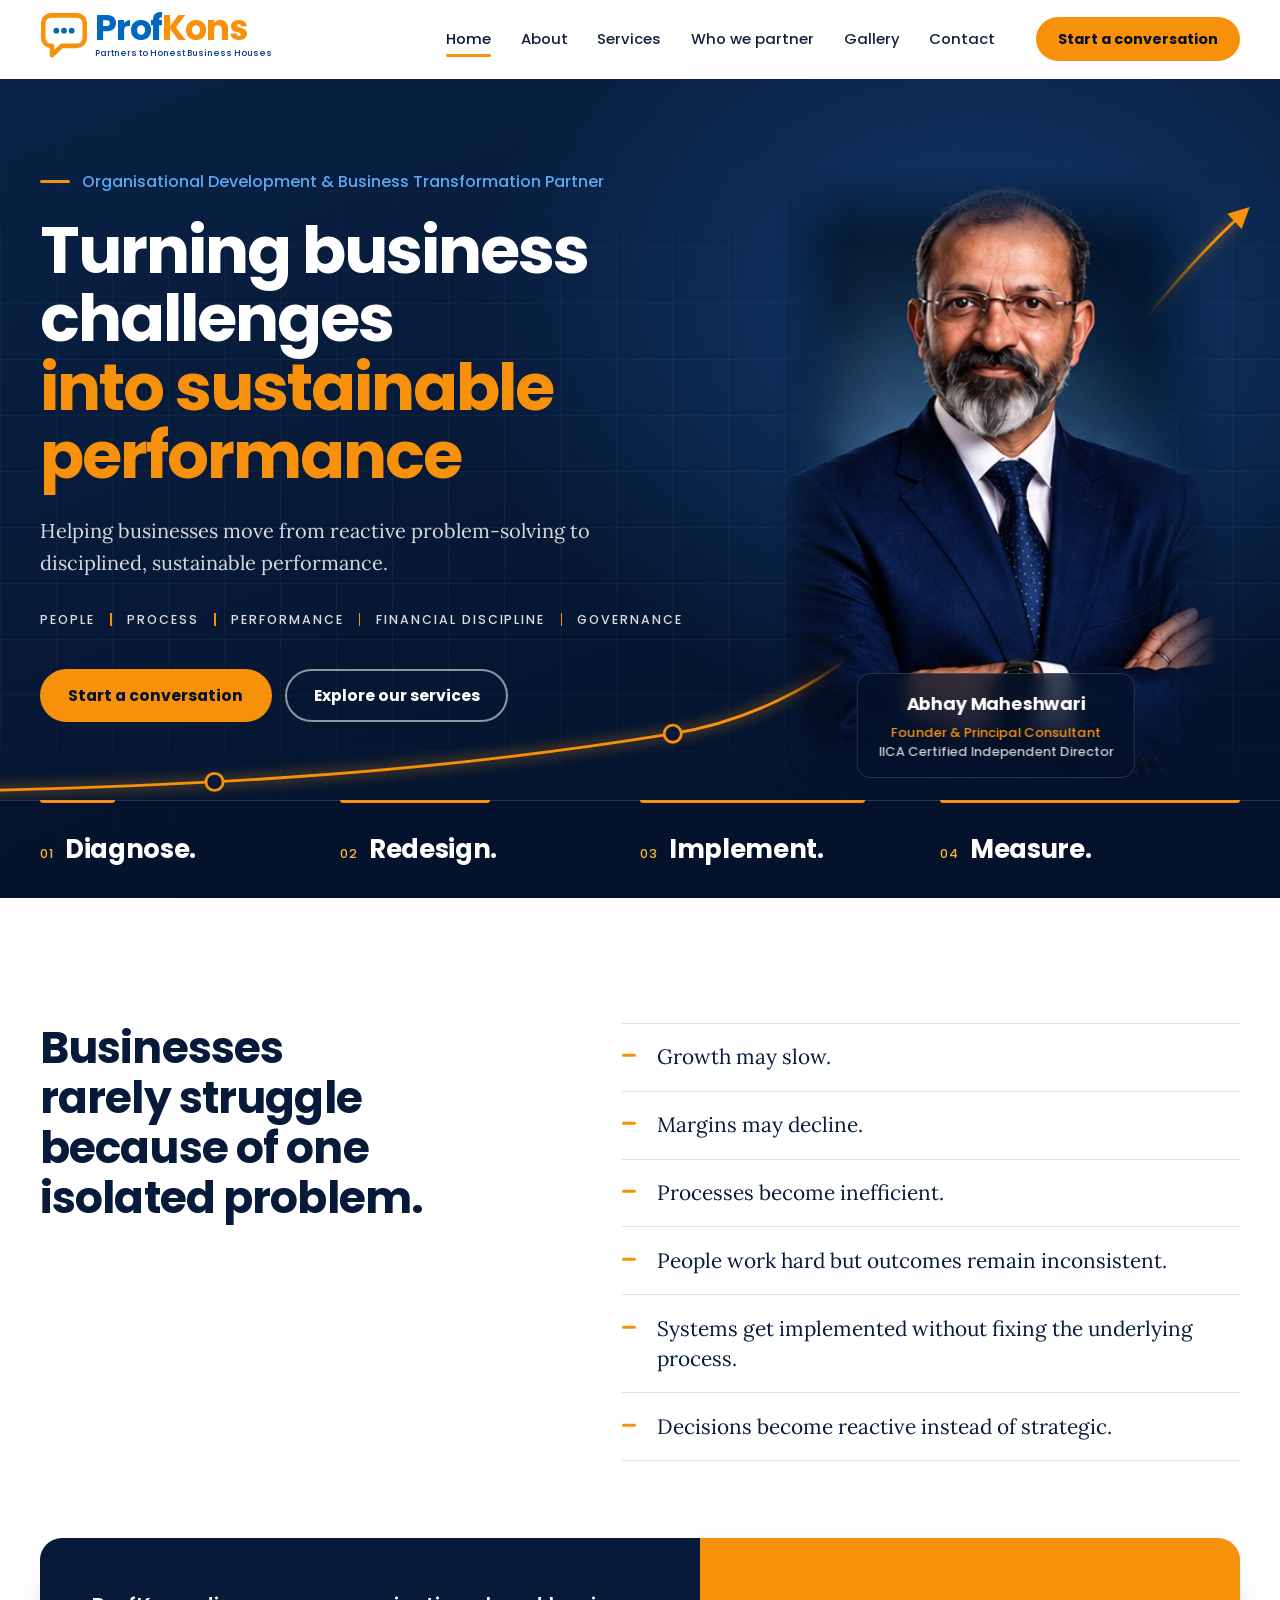
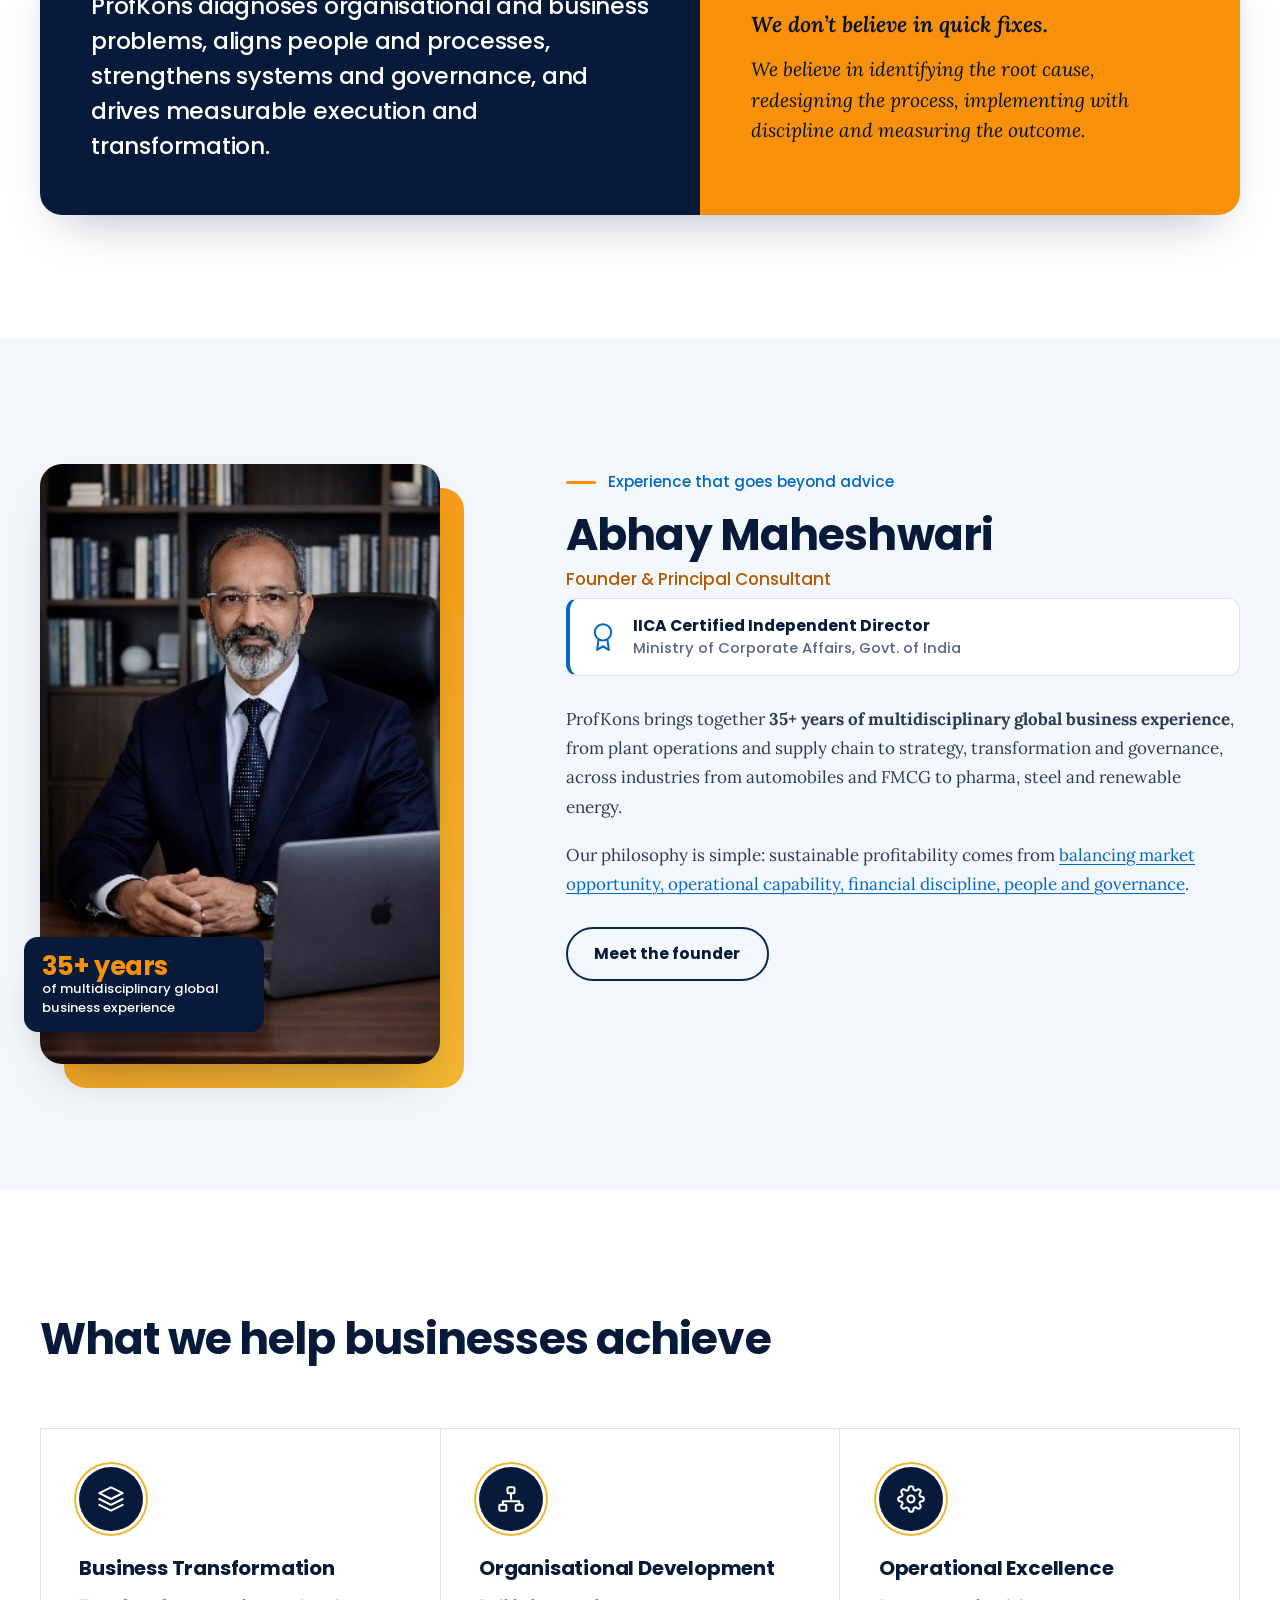
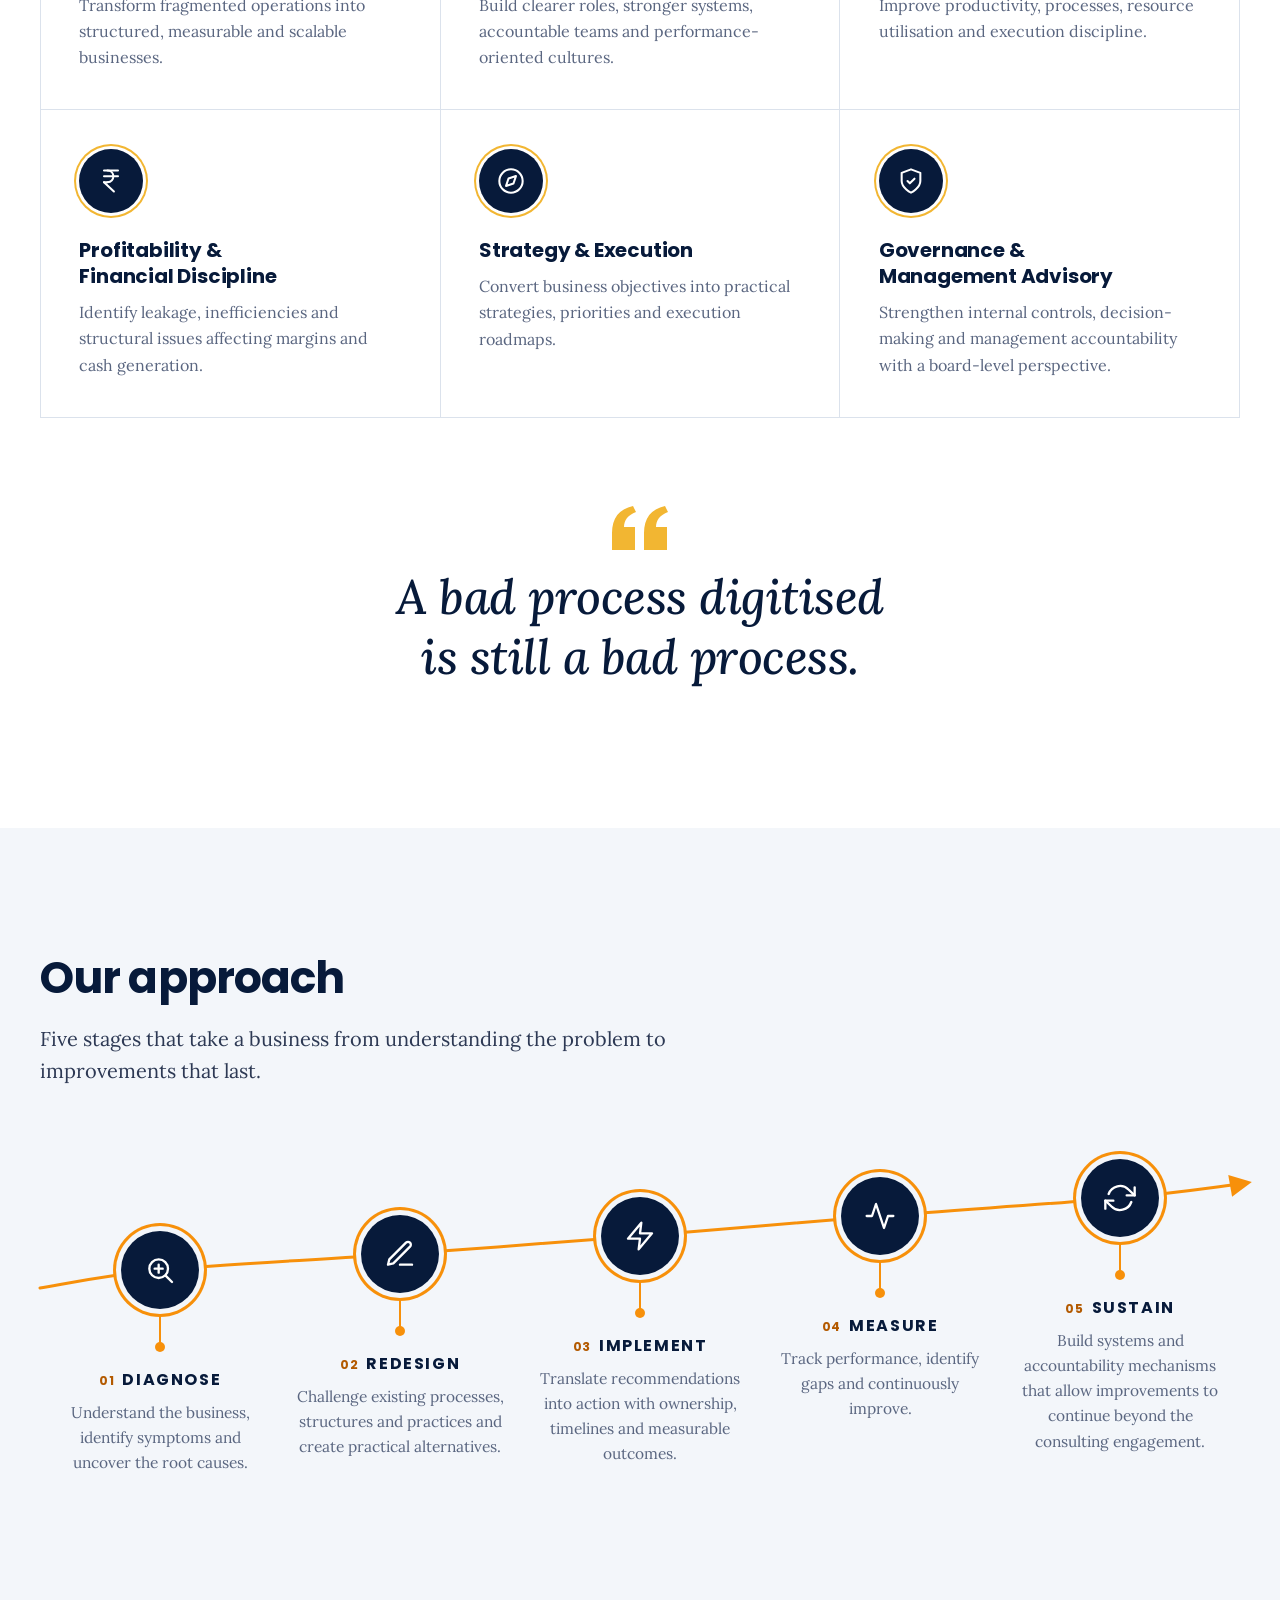
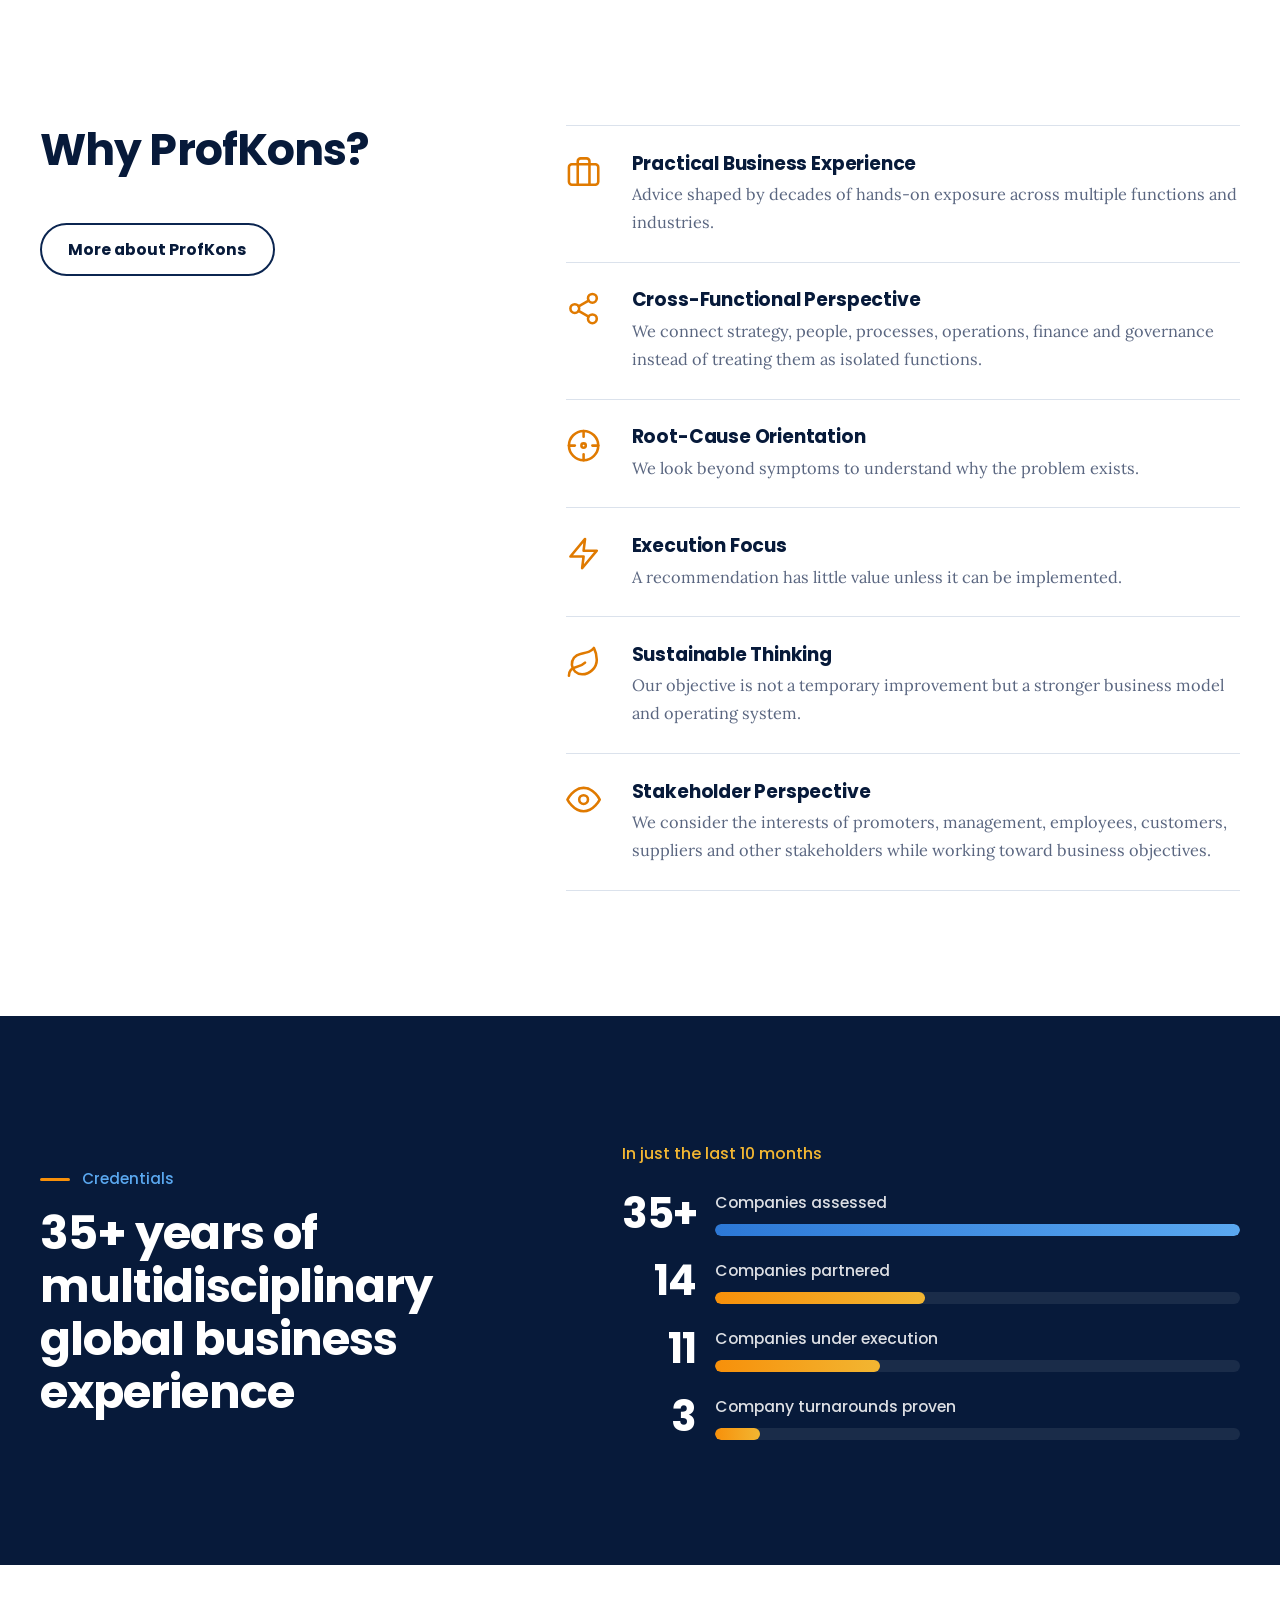
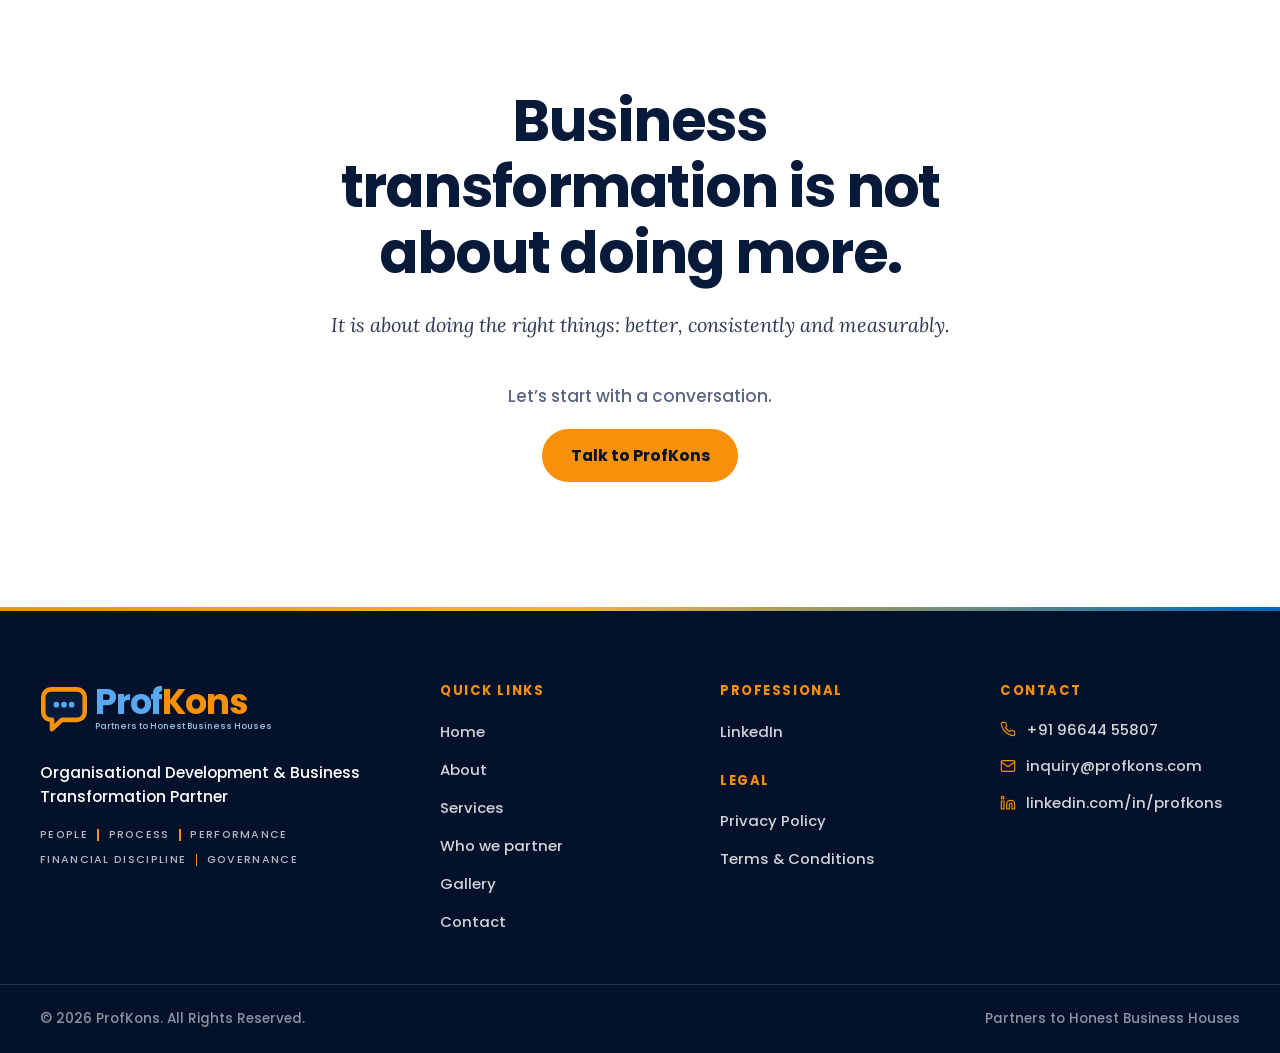
==== commit a593af7d: "Reorganise page content: founder and philosophy to About, outcomes match services - About now holds " ====
--- a/index.html
+++ b/index.html
@@ -60,7 +60,7 @@
       <ol aria-label="How we work">
         <li style="--i:1"><span>01</span>Diagnose.</li>
         <li style="--i:2"><span>02</span>Redesign.</li>
-        <li style="--i:3"><span>03</span>Execute.</li>
+        <li style="--i:3"><span>03</span>Implement.</li>
         <li style="--i:4"><span>04</span>Measure.</li>
       </ol>
     </div>
@@ -104,36 +104,11 @@
       <p class="kicker">Experience that goes beyond advice</p>
       <h2 id="founder-title" class="founder-name">Abhay Maheshwari</h2>
       <p class="founder-title">Founder &amp; Principal Consultant</p>
-      <p class="founder-roles">Organisational Development &amp; Business Transformation Partner | Independent Director</p>
       <div class="credential"><svg class="icon" viewBox="0 0 24 24" fill="none" stroke="currentColor" stroke-width="1.75" stroke-linecap="round" stroke-linejoin="round" aria-hidden="true" focusable="false"><circle cx="12" cy="8" r="7"/><polyline points="8.21 13.89 7 23 12 20 17 23 15.79 13.88"/></svg><p><strong>IICA Certified Independent Director</strong>Ministry of Corporate Affairs, Govt. of India</p></div>
-      <p>ProfKons brings together <strong>35+ years of multidisciplinary global business experience</strong> across business development, sales &amp; marketing, plant operations, supply chain, human resources, projects, process improvement, business transformation and strategic management.</p>
-      <div class="industries">
-        <h3>Experience across industries</h3>
-        <ul class="chips">
-          <li>Automobile</li><li>Rigid PVC</li><li>Bicycles</li><li>Stationery</li><li>FMCG</li><li>OTC Products</li><li>Pharma</li><li>MS Pipes &amp; Steel</li><li>Chemicals Trading</li><li>Fabrication &amp; Galvanizing</li><li>Biomass</li><li>PE Hygiene Films</li><li>Renewable Energy</li><li>Consultancy</li>
-        </ul>
-      </div>
-      <p>This breadth enables us to recognise common business challenges while respecting the unique economics and operating realities of each business.</p>
-      <p>Our approach is grounded in practical business realities, not theoretical recommendations. We work with promoters, business leaders and management teams to address challenges at their root and build systems that can sustain performance.</p>
-    </div>
-  </div>
-</section>
-
-<section class="section section--navy" aria-labelledby="philosophy-title">
-  <div class="container">
-    <div class="section-head section-head--center">
-      <p class="kicker">Our philosophy</p>
-      <h2 id="philosophy-title">From quick gains to long-term value creation</h2>
-      <p class="lead">Sustainable profitability is not created by one isolated initiative. It comes from balancing:</p>
-    </div>
-    <ul class="dimensions">
-      <li><span class="disc disc--ring"><svg class="icon" viewBox="0 0 24 24" fill="none" stroke="currentColor" stroke-width="1.75" stroke-linecap="round" stroke-linejoin="round" aria-hidden="true" focusable="false"><polyline points="23 6 13.5 15.5 8.5 10.5 1 18"/><polyline points="17 6 23 6 23 12"/></svg></span>Market Opportunity</li>
-      <li><span class="disc disc--ring"><svg class="icon" viewBox="0 0 24 24" fill="none" stroke="currentColor" stroke-width="1.75" stroke-linecap="round" stroke-linejoin="round" aria-hidden="true" focusable="false"><path d="M14.7 6.3a1 1 0 0 0 0 1.4l1.6 1.6a1 1 0 0 0 1.4 0l3.77-3.77a6 6 0 0 1-7.94 7.94l-6.91 6.91a2.12 2.12 0 0 1-3-3l6.91-6.91a6 6 0 0 1 7.94-7.94l-3.76 3.76z"/></svg></span>Operational Capability</li>
-      <li><span class="disc disc--ring"><svg class="icon" viewBox="0 0 24 24" fill="none" stroke="currentColor" stroke-width="1.75" stroke-linecap="round" stroke-linejoin="round" aria-hidden="true" focusable="false"><path d="M6 3h12"/><path d="M6 8h12"/><path d="m6 13 8.5 8"/><path d="M6 13h3"/><path d="M9 13c6.667 0 6.667-10 0-10"/></svg></span>Financial Discipline</li>
-      <li><span class="disc disc--ring"><svg class="icon" viewBox="0 0 24 24" fill="none" stroke="currentColor" stroke-width="1.75" stroke-linecap="round" stroke-linejoin="round" aria-hidden="true" focusable="false"><path d="M17 21v-2a4 4 0 0 0-4-4H5a4 4 0 0 0-4 4v2"/><circle cx="9" cy="7" r="4"/><path d="M23 21v-2a4 4 0 0 0-3-3.87"/><path d="M16 3.13a4 4 0 0 1 0 7.75"/></svg></span>People</li>
-      <li><span class="disc disc--ring"><svg class="icon" viewBox="0 0 24 24" fill="none" stroke="currentColor" stroke-width="1.75" stroke-linecap="round" stroke-linejoin="round" aria-hidden="true" focusable="false"><path d="M12 22s8-4 8-10V5l-8-3-8 3v7c0 6 8 10 8 10z"/><polyline points="9 12 11 14 15 10"/></svg></span>Governance</li>
-    </ul>
-    <p class="philosophy-close">When these five dimensions work together, businesses become more resilient, efficient and capable of creating enduring value.</p>
+      <p>ProfKons brings together <strong>35+ years of multidisciplinary global business experience</strong>, from plant operations and supply chain to strategy, transformation and governance, across industries from automobiles and FMCG to pharma, steel and renewable energy.</p>
+      <p>Our philosophy is simple: sustainable profitability comes from <a href="about.html#philosophy">balancing market opportunity, operational capability, financial discipline, people and governance</a>.</p>
+      <a class="btn btn-outline" href="about.html#founder">Meet the founder</a>
+    </div>
   </div>
 </section>
 
@@ -142,14 +117,7 @@
     <div class="section-head">
       <h2 id="outcomes-title">What we help businesses achieve</h2>
     </div>
-    <ul class="outcomes">
-      <li><span class="disc"><svg class="icon" viewBox="0 0 24 24" fill="none" stroke="currentColor" stroke-width="1.75" stroke-linecap="round" stroke-linejoin="round" aria-hidden="true" focusable="false"><polygon points="12 2 2 7 12 12 22 7 12 2"/><polyline points="2 17 12 22 22 17"/><polyline points="2 12 12 17 22 12"/></svg></span><h3>Business Transformation</h3><p>Transform fragmented operations into structured, measurable and scalable businesses.</p></li>
-      <li><span class="disc"><svg class="icon" viewBox="0 0 24 24" fill="none" stroke="currentColor" stroke-width="1.75" stroke-linecap="round" stroke-linejoin="round" aria-hidden="true" focusable="false"><circle cx="12" cy="12" r="3"/><path d="M19.4 15a1.65 1.65 0 0 0 .33 1.82l.06.06a2 2 0 0 1 0 2.83 2 2 0 0 1-2.83 0l-.06-.06a1.65 1.65 0 0 0-1.82-.33 1.65 1.65 0 0 0-1 1.51V21a2 2 0 0 1-2 2 2 2 0 0 1-2-2v-.09A1.65 1.65 0 0 0 9 19.4a1.65 1.65 0 0 0-1.82.33l-.06.06a2 2 0 0 1-2.83 0 2 2 0 0 1 0-2.83l.06-.06a1.65 1.65 0 0 0 .33-1.82 1.65 1.65 0 0 0-1.51-1H3a2 2 0 0 1-2-2 2 2 0 0 1 2-2h.09A1.65 1.65 0 0 0 4.6 9a1.65 1.65 0 0 0-.33-1.82l-.06-.06a2 2 0 0 1 0-2.83 2 2 0 0 1 2.83 0l.06.06a1.65 1.65 0 0 0 1.82.33H9a1.65 1.65 0 0 0 1-1.51V3a2 2 0 0 1 2-2 2 2 0 0 1 2 2v.09a1.65 1.65 0 0 0 1 1.51 1.65 1.65 0 0 0 1.82-.33l.06-.06a2 2 0 0 1 2.83 0 2 2 0 0 1 0 2.83l-.06.06a1.65 1.65 0 0 0-.33 1.82V9a1.65 1.65 0 0 0 1.51 1H21a2 2 0 0 1 2 2 2 2 0 0 1-2 2h-.09a1.65 1.65 0 0 0-1.51 1z"/></svg></span><h3>Operational Excellence</h3><p>Improve productivity, processes, resource utilisation and execution discipline.</p></li>
-      <li><span class="disc"><svg class="icon" viewBox="0 0 24 24" fill="none" stroke="currentColor" stroke-width="1.75" stroke-linecap="round" stroke-linejoin="round" aria-hidden="true" focusable="false"><rect x="9" y="2" width="6" height="5" rx="1"/><rect x="2" y="17" width="6" height="5" rx="1"/><rect x="16" y="17" width="6" height="5" rx="1"/><path d="M12 7v5M5 17v-3h14v3"/></svg></span><h3>Organisational Development</h3><p>Build clearer roles, stronger systems, accountable teams and performance-oriented cultures.</p></li>
-      <li><span class="disc"><svg class="icon" viewBox="0 0 24 24" fill="none" stroke="currentColor" stroke-width="1.75" stroke-linecap="round" stroke-linejoin="round" aria-hidden="true" focusable="false"><circle cx="12" cy="12" r="10"/><polygon points="16.24 7.76 14.12 14.12 7.76 16.24 9.88 9.88 16.24 7.76"/></svg></span><h3>Strategic Management</h3><p>Convert business objectives into practical strategies, priorities and execution roadmaps.</p></li>
-      <li><span class="disc"><svg class="icon" viewBox="0 0 24 24" fill="none" stroke="currentColor" stroke-width="1.75" stroke-linecap="round" stroke-linejoin="round" aria-hidden="true" focusable="false"><path d="M6 3h12"/><path d="M6 8h12"/><path d="m6 13 8.5 8"/><path d="M6 13h3"/><path d="M9 13c6.667 0 6.667-10 0-10"/></svg></span><h3>Profitability Improvement</h3><p>Identify leakage, inefficiencies and structural issues affecting margins and cash generation.</p></li>
-      <li><span class="disc"><svg class="icon" viewBox="0 0 24 24" fill="none" stroke="currentColor" stroke-width="1.75" stroke-linecap="round" stroke-linejoin="round" aria-hidden="true" focusable="false"><rect x="4" y="4" width="16" height="16" rx="2"/><rect x="9" y="9" width="6" height="6"/><line x1="9" y1="1" x2="9" y2="4"/><line x1="15" y1="1" x2="15" y2="4"/><line x1="9" y1="20" x2="9" y2="23"/><line x1="15" y1="20" x2="15" y2="23"/><line x1="20" y1="9" x2="23" y2="9"/><line x1="20" y1="14" x2="23" y2="14"/><line x1="1" y1="9" x2="4" y2="9"/><line x1="1" y1="14" x2="4" y2="14"/></svg></span><h3>Digital &amp; Process Transformation</h3><p>Ensure ERP, technology and digital initiatives improve the business rather than simply digitising existing inefficiencies.</p></li>
-    </ul>
+    <ul class="outcomes"><li><span class="disc"><svg class="icon" viewBox="0 0 24 24" fill="none" stroke="currentColor" stroke-width="1.75" stroke-linecap="round" stroke-linejoin="round" aria-hidden="true" focusable="false"><polygon points="12 2 2 7 12 12 22 7 12 2"/><polyline points="2 17 12 22 22 17"/><polyline points="2 12 12 17 22 12"/></svg></span><h3><a href="services.html#business-transformation">Business Transformation</a></h3><p>Transform fragmented operations into structured, measurable and scalable businesses.</p></li><li><span class="disc"><svg class="icon" viewBox="0 0 24 24" fill="none" stroke="currentColor" stroke-width="1.75" stroke-linecap="round" stroke-linejoin="round" aria-hidden="true" focusable="false"><rect x="9" y="2" width="6" height="5" rx="1"/><rect x="2" y="17" width="6" height="5" rx="1"/><rect x="16" y="17" width="6" height="5" rx="1"/><path d="M12 7v5M5 17v-3h14v3"/></svg></span><h3><a href="services.html#organisational-development">Organisational Development</a></h3><p>Build clearer roles, stronger systems, accountable teams and performance-oriented cultures.</p></li><li><span class="disc"><svg class="icon" viewBox="0 0 24 24" fill="none" stroke="currentColor" stroke-width="1.75" stroke-linecap="round" stroke-linejoin="round" aria-hidden="true" focusable="false"><circle cx="12" cy="12" r="3"/><path d="M19.4 15a1.65 1.65 0 0 0 .33 1.82l.06.06a2 2 0 0 1 0 2.83 2 2 0 0 1-2.83 0l-.06-.06a1.65 1.65 0 0 0-1.82-.33 1.65 1.65 0 0 0-1 1.51V21a2 2 0 0 1-2 2 2 2 0 0 1-2-2v-.09A1.65 1.65 0 0 0 9 19.4a1.65 1.65 0 0 0-1.82.33l-.06.06a2 2 0 0 1-2.83 0 2 2 0 0 1 0-2.83l.06-.06a1.65 1.65 0 0 0 .33-1.82 1.65 1.65 0 0 0-1.51-1H3a2 2 0 0 1-2-2 2 2 0 0 1 2-2h.09A1.65 1.65 0 0 0 4.6 9a1.65 1.65 0 0 0-.33-1.82l-.06-.06a2 2 0 0 1 0-2.83 2 2 0 0 1 2.83 0l.06.06a1.65 1.65 0 0 0 1.82.33H9a1.65 1.65 0 0 0 1-1.51V3a2 2 0 0 1 2-2 2 2 0 0 1 2 2v.09a1.65 1.65 0 0 0 1 1.51 1.65 1.65 0 0 0 1.82-.33l.06-.06a2 2 0 0 1 2.83 0 2 2 0 0 1 0 2.83l-.06.06a1.65 1.65 0 0 0-.33 1.82V9a1.65 1.65 0 0 0 1.51 1H21a2 2 0 0 1 2 2 2 2 0 0 1-2 2h-.09a1.65 1.65 0 0 0-1.51 1z"/></svg></span><h3><a href="services.html#operational-excellence">Operational Excellence</a></h3><p>Improve productivity, processes, resource utilisation and execution discipline.</p></li><li><span class="disc"><svg class="icon" viewBox="0 0 24 24" fill="none" stroke="currentColor" stroke-width="1.75" stroke-linecap="round" stroke-linejoin="round" aria-hidden="true" focusable="false"><path d="M6 3h12"/><path d="M6 8h12"/><path d="m6 13 8.5 8"/><path d="M6 13h3"/><path d="M9 13c6.667 0 6.667-10 0-10"/></svg></span><h3><a href="services.html#profitability">Profitability &amp; Financial Discipline</a></h3><p>Identify leakage, inefficiencies and structural issues affecting margins and cash generation.</p></li><li><span class="disc"><svg class="icon" viewBox="0 0 24 24" fill="none" stroke="currentColor" stroke-width="1.75" stroke-linecap="round" stroke-linejoin="round" aria-hidden="true" focusable="false"><circle cx="12" cy="12" r="10"/><polygon points="16.24 7.76 14.12 14.12 7.76 16.24 9.88 9.88 16.24 7.76"/></svg></span><h3><a href="services.html#strategy-execution">Strategy &amp; Execution</a></h3><p>Convert business objectives into practical strategies, priorities and execution roadmaps.</p></li><li><span class="disc"><svg class="icon" viewBox="0 0 24 24" fill="none" stroke="currentColor" stroke-width="1.75" stroke-linecap="round" stroke-linejoin="round" aria-hidden="true" focusable="false"><path d="M12 22s8-4 8-10V5l-8-3-8 3v7c0 6 8 10 8 10z"/><polyline points="9 12 11 14 15 10"/></svg></span><h3><a href="services.html#governance">Governance &amp; Management Advisory</a></h3><p>Strengthen internal controls, decision-making and management accountability with a board-level perspective.</p></li></ul>
     <figure class="pullquote">
       <svg viewBox="0 0 56 44" aria-hidden="true"><path fill="currentColor" d="M0 44V27C0 12 7 3 21 0l3 6c-8 3-12 8-12 15h11v23H0Zm32 0V27c0-15 7-24 21-27l3 6c-8 3-12 8-12 15h11v23H32Z"/></svg>
       <blockquote><p>A bad process digitised is still a bad process.</p></blockquote>
@@ -235,9 +203,6 @@
   <div class="container">
     <h2 id="closing-title">Business transformation is not about doing more.</h2>
     <p class="lead">It is about doing the right things: better, consistently and measurably.</p>
-    <ol class="closing-steps">
-      <li>Identify the root cause.</li><li>Redesign the process.</li><li>Implement it.</li><li>Measure the outcome.</li>
-    </ol>
     <div class="closing-cta">
       <p>Let&rsquo;s start with a conversation.</p>
       <a class="btn btn-primary" href="contact.html">Talk to ProfKons</a>
--- a/assets/css/style.css
+++ b/assets/css/style.css
@@ -481,6 +481,7 @@
 .credential strong { display: block; color: var(--navy-900); font-weight: 700; font-size: 0.98rem; }
 .founder-body p { max-width: 62ch; }
 .industries { margin: 1.75rem 0 2rem; }
+.founder-body > .btn { margin-top: 0.6rem; }
 .industries h3 { font-size: 1rem; margin-bottom: 0.85rem; color: var(--navy-800); }
 
 @media (max-width: 860px) {
@@ -509,7 +510,11 @@
 
 /* ---------- Home: outcomes ---------- */
 .outcomes { list-style: none; display: grid; grid-template-columns: repeat(3, minmax(0, 1fr)); border-top: 1px solid var(--line); border-left: 1px solid var(--line); }
-.outcomes li { padding: clamp(1.75rem, 3vw, 2.5rem); border-right: 1px solid var(--line); border-bottom: 1px solid var(--line); }
+.outcomes li { position: relative; padding: clamp(1.75rem, 3vw, 2.5rem); border-right: 1px solid var(--line); border-bottom: 1px solid var(--line); transition: background-color 0.2s ease; }
+.outcomes li:hover { background: var(--paper); }
+.outcomes h3 a { color: inherit; text-decoration: none; }
+.outcomes h3 a::after { content: ""; position: absolute; inset: 0; } /* whole card is the link */
+.outcomes li:hover h3 a { color: var(--blue); }
 .outcomes .disc { margin-bottom: 1.5rem; }
 .outcomes h3 { margin-bottom: 0.65rem; }
 .outcomes p { color: var(--muted); font-size: 1rem; line-height: 1.65; }
@@ -590,13 +595,6 @@
 .closing { text-align: center; }
 .closing h2 { font-size: clamp(2.1rem, 1.4rem + 3vw, 3.6rem); max-width: 18ch; margin-inline: auto; letter-spacing: -0.03em; }
 .closing .lead { margin: 1.4rem auto 0; max-width: 34em; font-style: italic; }
-.closing-steps { list-style: none; display: flex; flex-wrap: wrap; justify-content: center; margin: 2.5rem auto 0; gap: 0.6rem 0; }
-.closing-steps li { display: flex; align-items: center; font-family: var(--font-sans); font-weight: 700; color: var(--navy-800); font-size: 1.02rem; }
-.closing-steps li + li::before { content: ""; width: 28px; height: 2px; background: var(--orange); margin-inline: 0.9rem; border-radius: 2px; }
-@media (max-width: 720px) {
-  .closing-steps { flex-direction: column; align-items: center; gap: 0.5rem; }
-  .closing-steps li + li::before { display: none; }
-}
 .closing-cta { margin-top: 2.6rem; display: flex; flex-direction: column; align-items: center; gap: 1.1rem; }
 .closing-cta p { font-family: var(--font-sans); font-weight: 500; color: var(--muted); margin: 0; }
 
@@ -666,13 +664,6 @@
 .equation li.result::before { content: "="; }
 .equation li.result span { background: var(--navy-900); color: #fff; border-color: var(--navy-900); }
 .belief-big { font-size: clamp(1.9rem, 1.3rem + 2.4vw, 3rem); max-width: 20ch; }
-
-.leader-strip { display: grid; grid-template-columns: 150px 1fr auto; gap: 2rem; align-items: center; padding: 1.5rem; border: 1px solid var(--line); border-radius: var(--radius-lg); background: #fff; }
-.leader-strip img { width: 150px; height: 170px; object-fit: cover; object-position: 50% 15%; border-radius: var(--radius-md); }
-.leader-strip h3 { font-size: 1.4rem; }
-.leader-strip .role { font-family: var(--font-sans); font-weight: 500; color: var(--orange-text); font-size: 0.95rem; margin: 0.3rem 0 0.6rem; }
-.leader-strip p { color: var(--muted); font-size: 1rem; }
-@media (max-width: 760px) { .leader-strip { grid-template-columns: 1fr; } .leader-strip img { width: 120px; height: 140px; } }
 
 /* ---------- Services ---------- */
 .services-layout { display: grid; grid-template-columns: 260px minmax(0, 1fr); gap: clamp(2rem, 5vw, 5rem); align-items: start; }
@@ -730,33 +721,6 @@
 @media (max-width: 760px) { .partner { grid-template-columns: 1fr; } }
 
 /* ---------- Gallery & insights ---------- */
-.selfcheck { display: grid; grid-template-columns: minmax(0, 0.85fr) minmax(0, 1.15fr); gap: clamp(2.5rem, 6vw, 5rem); align-items: start; }
-.selfcheck-aside { position: sticky; top: calc(var(--header-h) + 2rem); }
-.selfcheck-aside p { margin-top: 1rem; }
-.selfcheck-result {
-  margin-top: 1.75rem; padding: 1.4rem 1.5rem; border-radius: var(--radius-md);
-  background: var(--navy-900); color: rgba(255, 255, 255, 0.85);
-}
-.selfcheck-result p { margin: 0 0 1rem; font-family: var(--font-sans); font-weight: 500; font-size: 1rem; }
-.selfcheck-result strong { color: var(--orange); font-size: 1.25rem; }
-.challenges { list-style: none; display: grid; gap: 0.6rem; }
-.challenge label {
-  display: flex; gap: 1rem; align-items: flex-start; cursor: pointer;
-  padding: 1rem 1.2rem; border-radius: var(--radius-md); border: 1.5px solid var(--line); background: #fff;
-  font-size: 1.1rem; line-height: 1.45; color: var(--navy-900);
-  transition: border-color 0.15s ease, background-color 0.15s ease;
-}
-.challenge input { position: absolute; opacity: 0; width: 1px; height: 1px; }
-.challenge .box {
-  flex: none; width: 24px; height: 24px; border-radius: 7px; border: 2px solid #9aa7bd; margin-top: 0.1rem;
-  display: grid; place-items: center; color: transparent; transition: all 0.15s ease;
-}
-.challenge .box .icon { width: 15px; height: 15px; stroke-width: 3; }
-.challenge input:checked + label { border-color: var(--orange); background: #fff8ee; }
-.challenge input:checked + label .box { background: var(--orange); border-color: var(--orange); color: var(--navy-950); }
-.challenge input:focus-visible + label { outline: 3px solid var(--gold); outline-offset: 2px; }
-@media (max-width: 860px) { .selfcheck { grid-template-columns: 1fr; } .selfcheck-aside { position: static; } }
-
 .topics { list-style: none; display: grid; grid-template-columns: repeat(2, minmax(0, 1fr)); gap: 0 3rem; }
 .topics li {
   display: grid; grid-template-columns: 1.6rem 1fr; gap: 0.6rem; align-items: baseline; padding: 1.3rem 0; border-top: 1px solid var(--line-dark);
@@ -830,6 +794,30 @@
 .field input:focus, .field textarea:focus { outline: none; border-color: var(--blue); background: #fff; box-shadow: 0 0 0 4px rgba(0, 104, 190, 0.15); }
 .field.has-error input, .field.has-error textarea { border-color: #c2410c; }
 .field .error { font-family: var(--font-sans); font-size: 0.82rem; color: #b42318; min-height: 0; }
+/* business-challenge checklist inside the form */
+.form-challenges { border: 0; padding: 0; margin: 0; min-width: 0; }
+.form-challenges legend { padding: 0; margin-bottom: 0.6rem; font-family: var(--font-sans); font-weight: 500; font-size: 0.9rem; color: var(--navy-900); line-height: 1.45; }
+.form-challenges legend .opt { color: var(--muted); }
+.challenges { list-style: none; display: grid; grid-template-columns: repeat(2, minmax(0, 1fr)); gap: 0.5rem; }
+.challenge { position: relative; display: flex; }
+.challenge label {
+  flex: 1; display: flex; gap: 0.75rem; align-items: flex-start; cursor: pointer;
+  padding: 0.75rem 0.9rem; border-radius: 12px; border: 1.5px solid var(--line); background: #fbfcfe;
+  font-family: var(--font-sans); font-weight: 500; font-size: 0.9rem; line-height: 1.45; color: var(--navy-900);
+  transition: border-color 0.15s ease, background-color 0.15s ease;
+}
+.challenge label:hover { border-color: #c9d2df; }
+.challenge input { position: absolute; opacity: 0; width: 1px; height: 1px; }
+.challenge .box {
+  flex: none; width: 20px; height: 20px; border-radius: 6px; border: 2px solid #9aa7bd; margin-top: 0.05rem;
+  display: grid; place-items: center; color: transparent; transition: all 0.15s ease;
+}
+.challenge .box .icon { width: 13px; height: 13px; stroke-width: 3; }
+.challenge input:checked + label { border-color: var(--orange); background: #fff8ee; }
+.challenge input:checked + label .box { background: var(--orange); border-color: var(--orange); color: var(--navy-950); }
+.challenge input:focus-visible + label { outline: 3px solid var(--gold); outline-offset: 2px; }
+@media (max-width: 560px) { .challenges { grid-template-columns: 1fr; } }
+
 .form-foot { margin-top: 1.75rem; display: flex; flex-wrap: wrap; align-items: center; gap: 1rem 1.5rem; }
 .form-foot p { margin: 0; font-family: var(--font-sans); font-size: 0.85rem; color: var(--muted); max-width: 32em; line-height: 1.5; }
 .form-status { margin-top: 1.25rem; padding: 1rem 1.2rem; border-radius: 12px; font-family: var(--font-sans); font-size: 0.95rem; line-height: 1.5; display: none; }
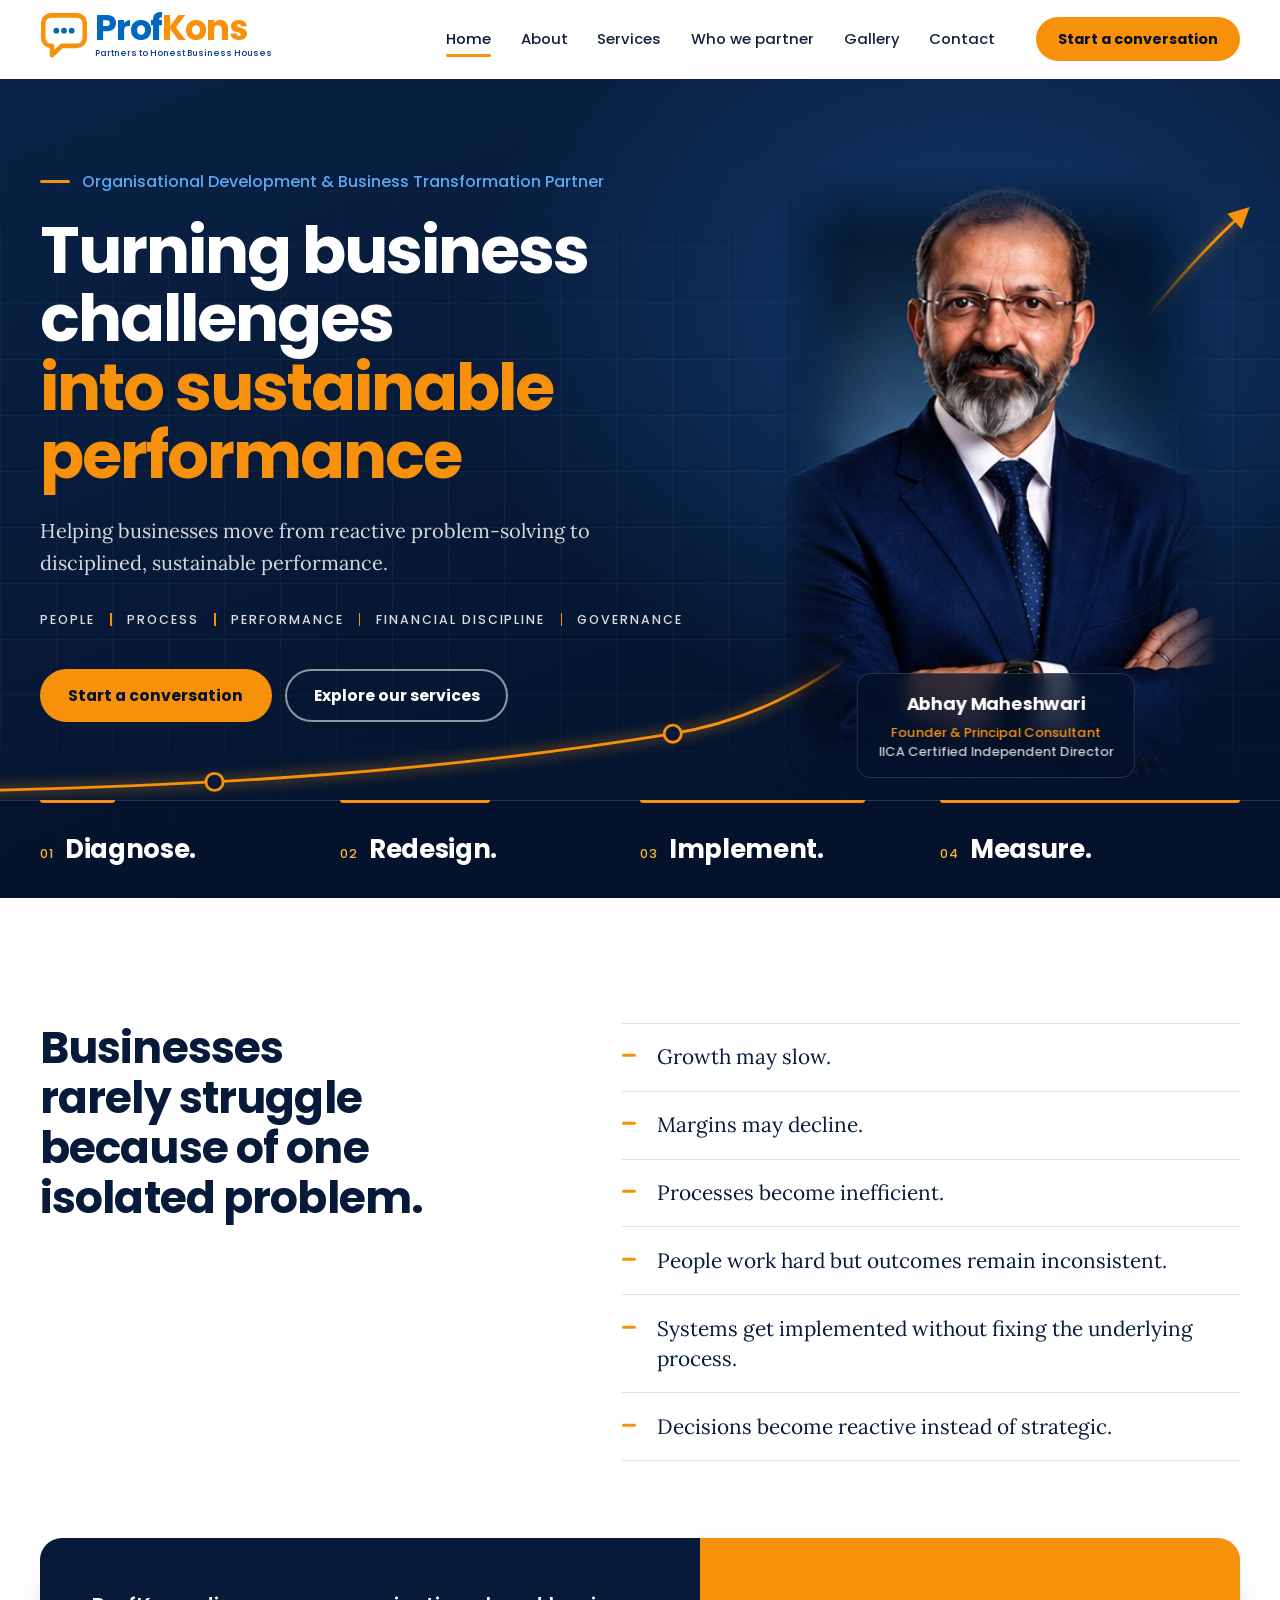
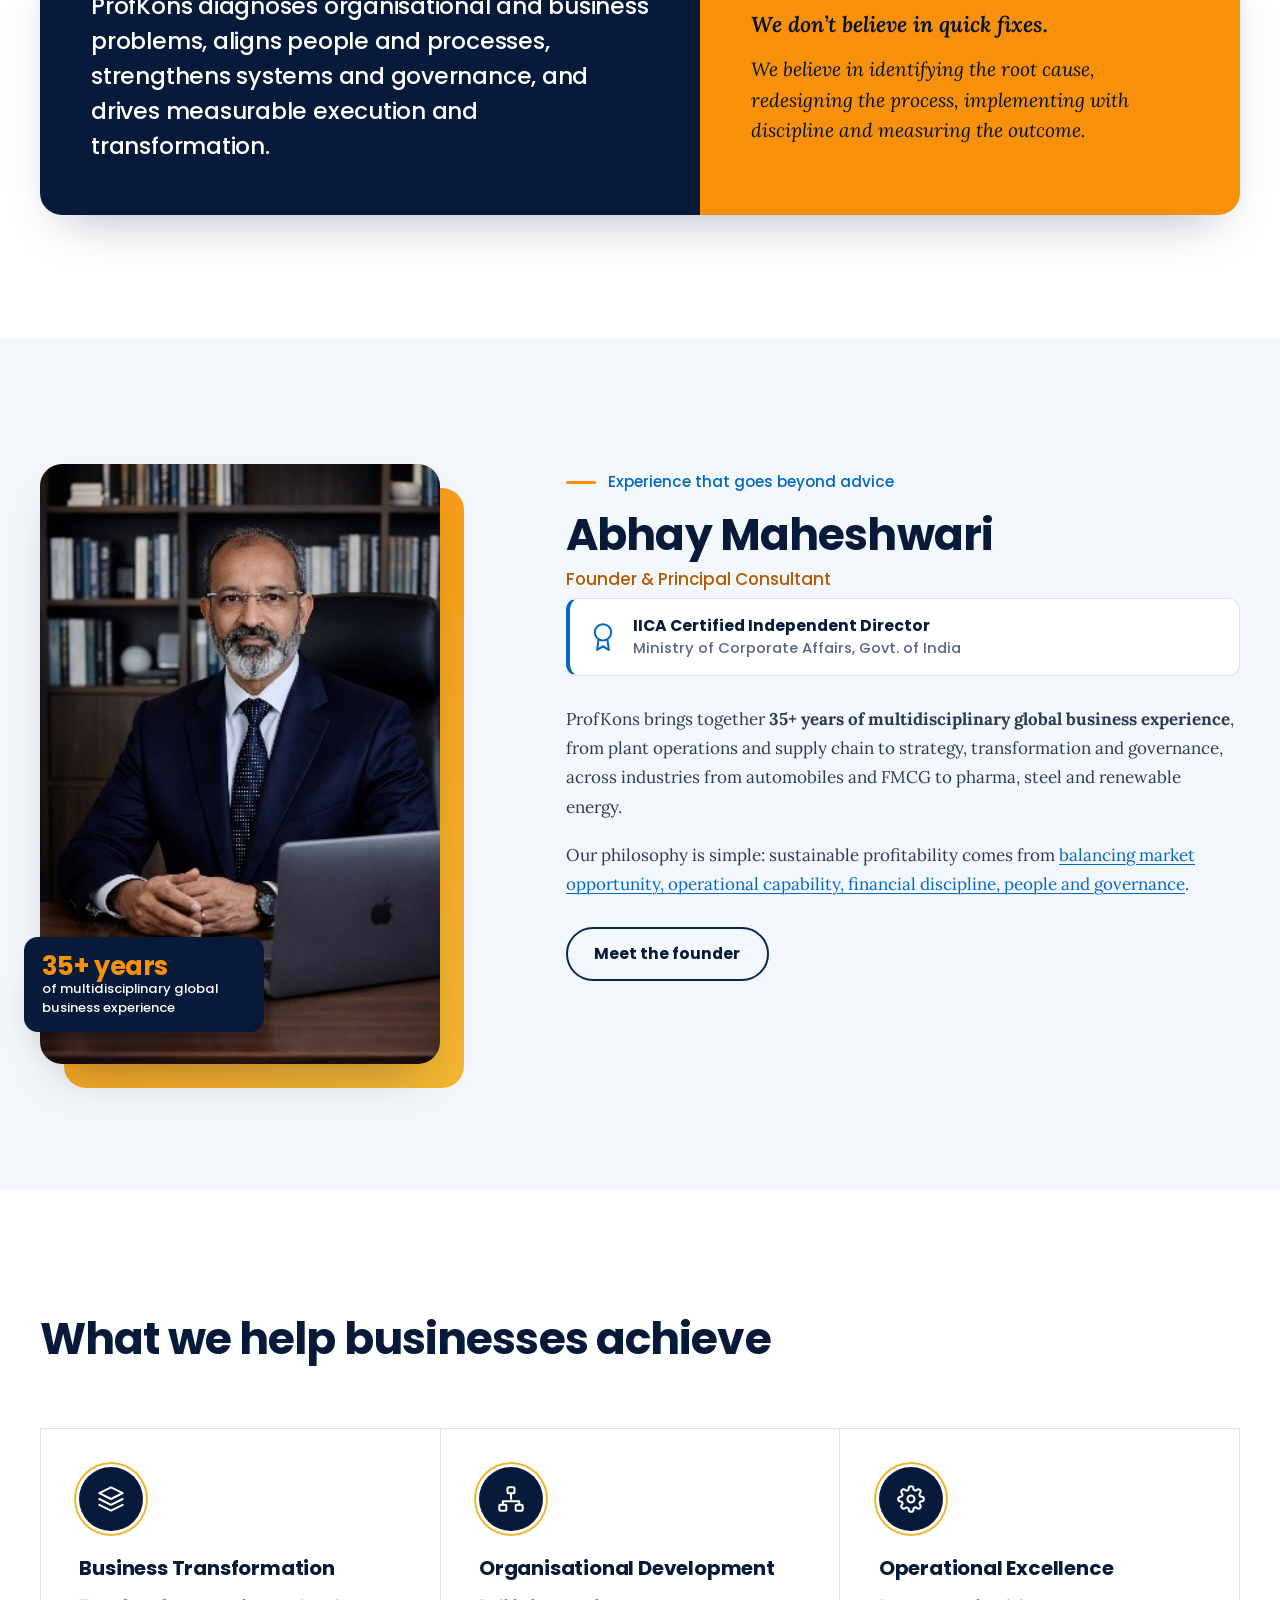
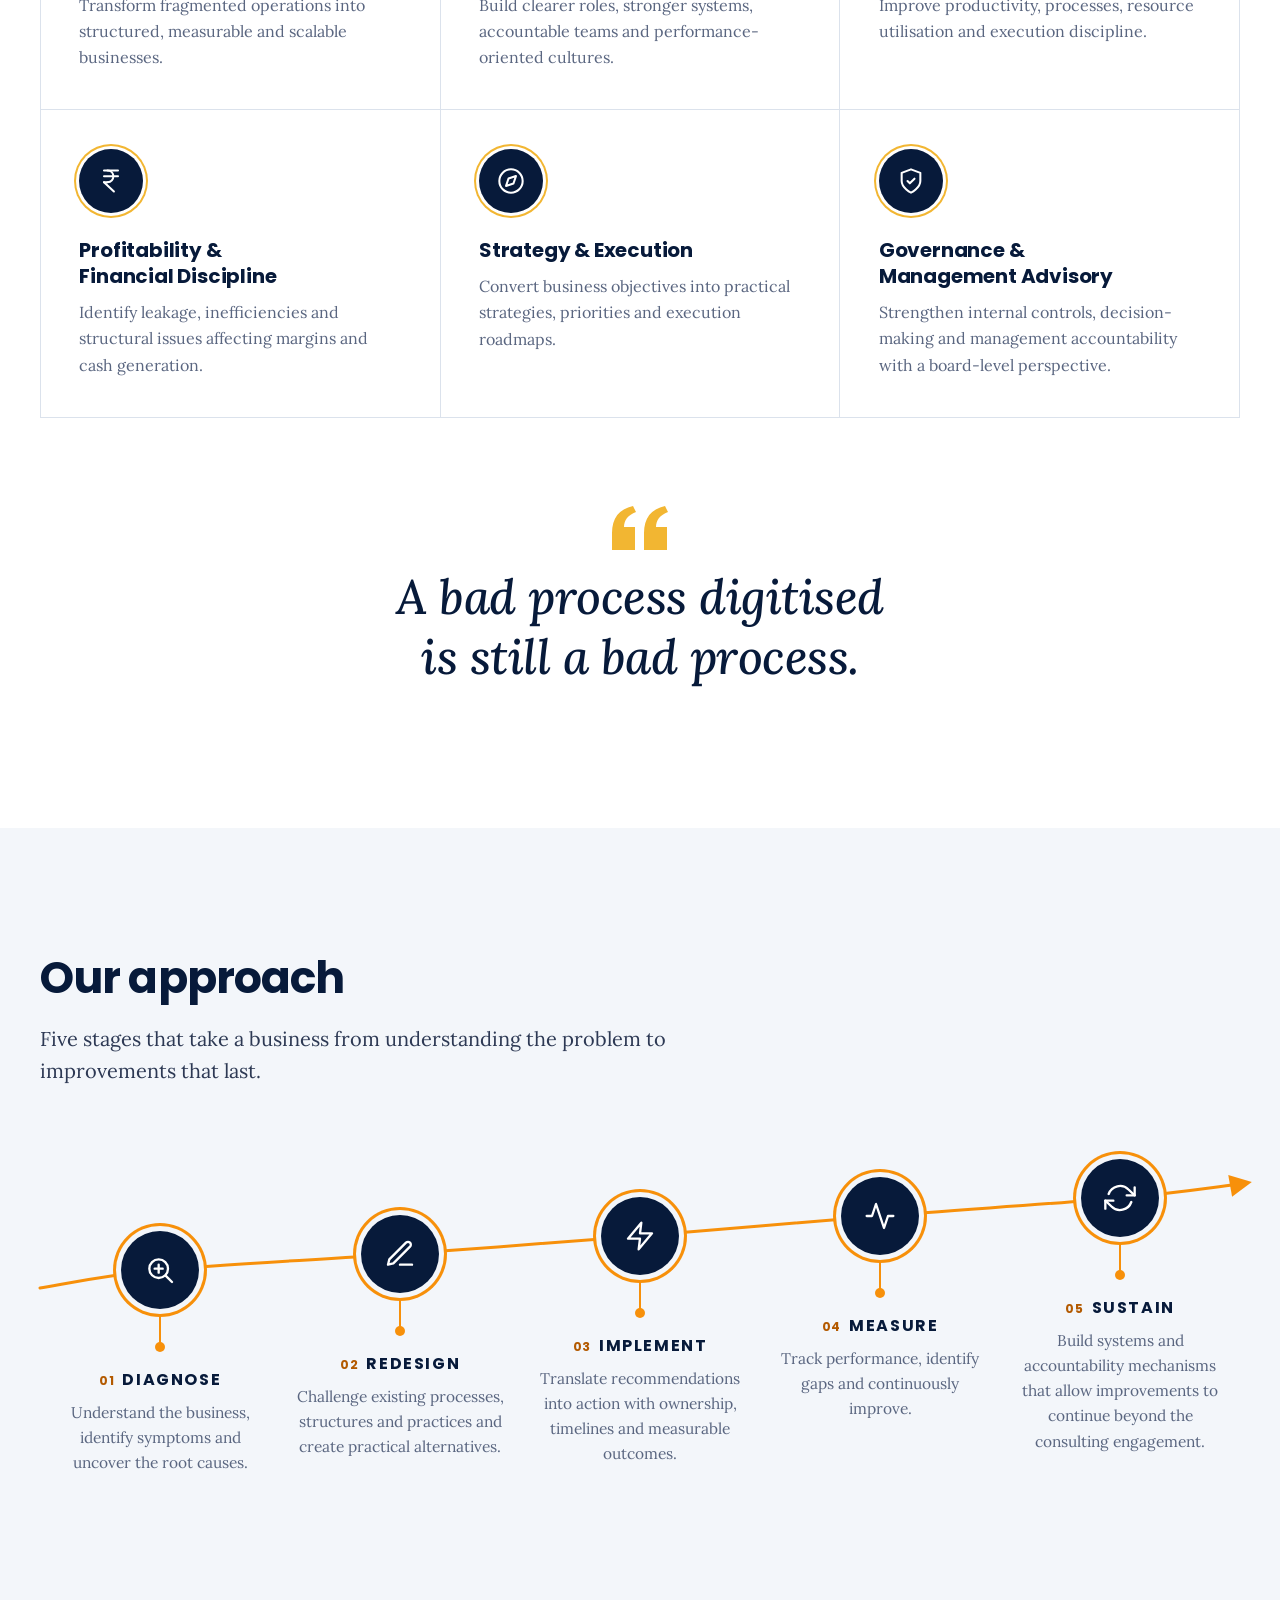
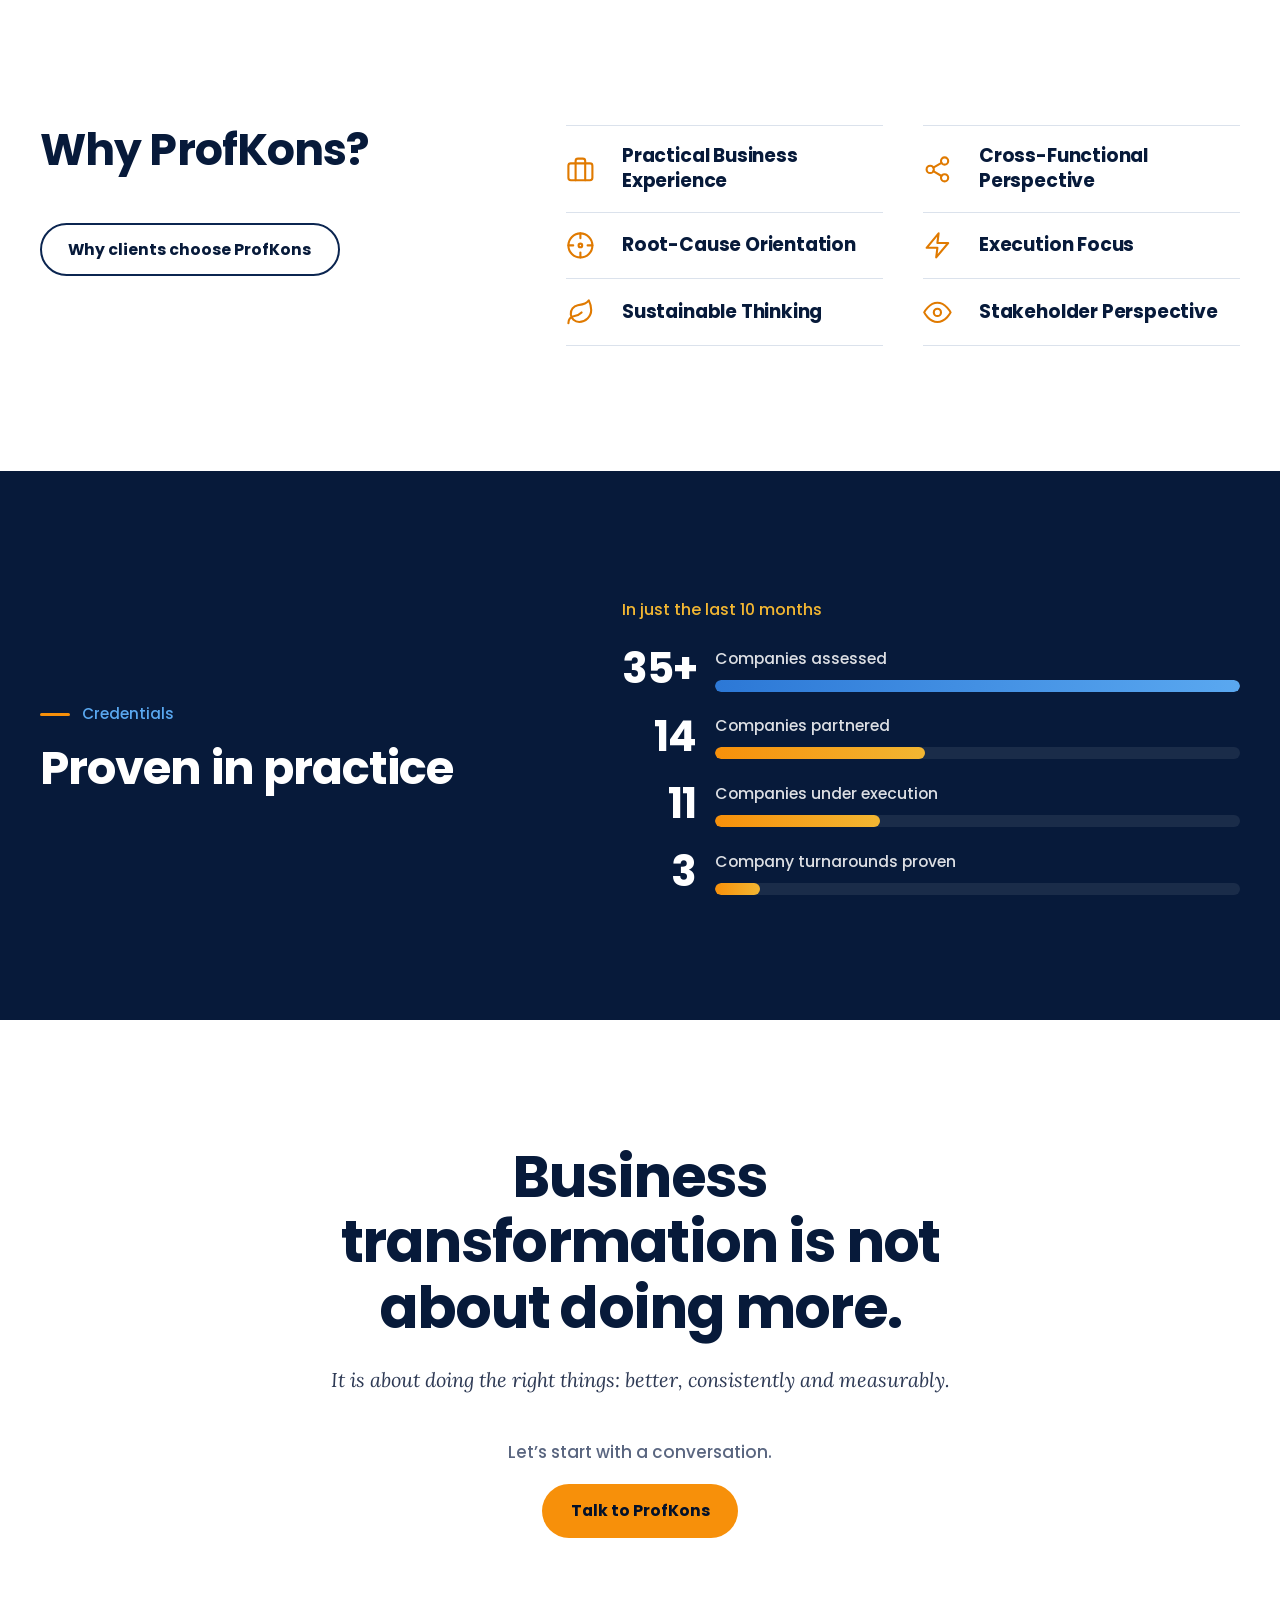
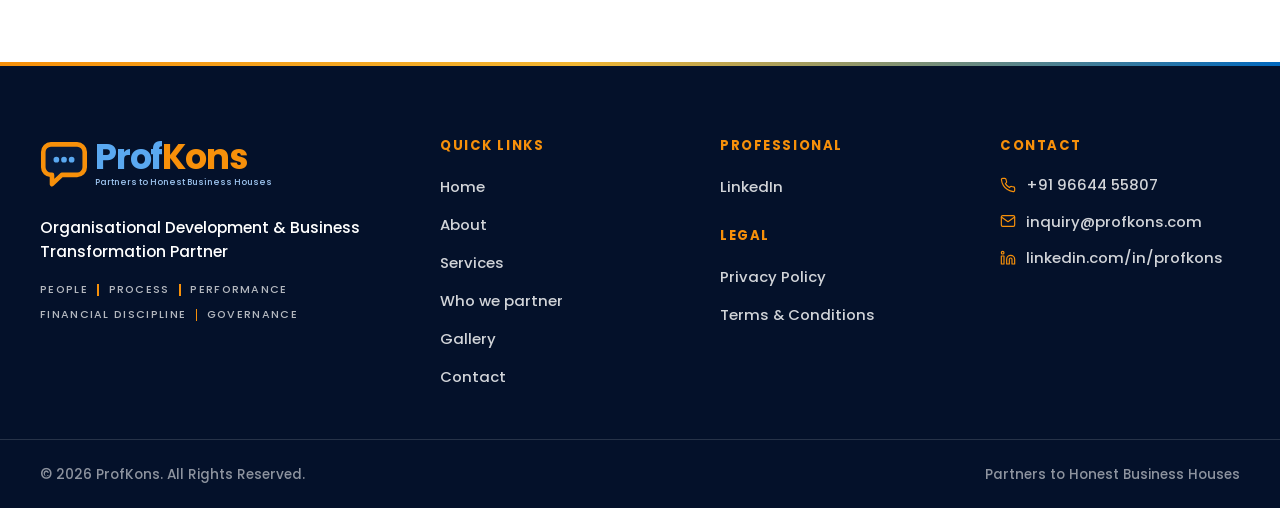
==== commit 956168e9: "Tidy content: Why ProfKons to About, distinct CTAs, clearer credentials - About: founder paragraph n" ====
--- a/index.html
+++ b/index.html
@@ -168,15 +168,15 @@
   <div class="container split">
     <div class="split-aside">
       <h2 id="why-title">Why ProfKons?</h2>
-      <a class="btn btn-outline" href="about.html">More about ProfKons</a>
-    </div>
-    <ul class="reasons">
-      <li><svg class="icon" viewBox="0 0 24 24" fill="none" stroke="currentColor" stroke-width="1.75" stroke-linecap="round" stroke-linejoin="round" aria-hidden="true" focusable="false"><rect x="2" y="7" width="20" height="14" rx="2"/><path d="M16 21V5a2 2 0 0 0-2-2h-4a2 2 0 0 0-2 2v16"/></svg><h3>Practical Business Experience</h3><p>Advice shaped by decades of hands-on exposure across multiple functions and industries.</p></li>
-      <li><svg class="icon" viewBox="0 0 24 24" fill="none" stroke="currentColor" stroke-width="1.75" stroke-linecap="round" stroke-linejoin="round" aria-hidden="true" focusable="false"><circle cx="18" cy="5" r="3"/><circle cx="6" cy="12" r="3"/><circle cx="18" cy="19" r="3"/><line x1="8.59" y1="13.51" x2="15.42" y2="17.49"/><line x1="15.41" y1="6.51" x2="8.59" y2="10.49"/></svg><h3>Cross-Functional Perspective</h3><p>We connect strategy, people, processes, operations, finance and governance instead of treating them as isolated functions.</p></li>
-      <li><svg class="icon" viewBox="0 0 24 24" fill="none" stroke="currentColor" stroke-width="1.75" stroke-linecap="round" stroke-linejoin="round" aria-hidden="true" focusable="false"><circle cx="12" cy="12" r="10"/><line x1="22" y1="12" x2="18" y2="12"/><line x1="6" y1="12" x2="2" y2="12"/><line x1="12" y1="6" x2="12" y2="2"/><line x1="12" y1="22" x2="12" y2="18"/><circle cx="12" cy="12" r="1.5"/></svg><h3>Root-Cause Orientation</h3><p>We look beyond symptoms to understand why the problem exists.</p></li>
-      <li><svg class="icon" viewBox="0 0 24 24" fill="none" stroke="currentColor" stroke-width="1.75" stroke-linecap="round" stroke-linejoin="round" aria-hidden="true" focusable="false"><polygon points="13 2 3 14 12 14 11 22 21 10 12 10 13 2"/></svg><h3>Execution Focus</h3><p>A recommendation has little value unless it can be implemented.</p></li>
-      <li><svg class="icon" viewBox="0 0 24 24" fill="none" stroke="currentColor" stroke-width="1.75" stroke-linecap="round" stroke-linejoin="round" aria-hidden="true" focusable="false"><path d="M11 20A7 7 0 0 1 9.8 6.1C15.5 5 17 4.48 19 2c1 2 2 4.18 2 8 0 5.5-4.78 10-10 10Z"/><path d="M2 21c0-3 1.85-5.36 5.08-6C9.5 14.52 12 13 13 12"/></svg><h3>Sustainable Thinking</h3><p>Our objective is not a temporary improvement but a stronger business model and operating system.</p></li>
-      <li><svg class="icon" viewBox="0 0 24 24" fill="none" stroke="currentColor" stroke-width="1.75" stroke-linecap="round" stroke-linejoin="round" aria-hidden="true" focusable="false"><path d="M1 12s4-8 11-8 11 8 11 8-4 8-11 8-11-8-11-8z"/><circle cx="12" cy="12" r="3"/></svg><h3>Stakeholder Perspective</h3><p>We consider the interests of promoters, management, employees, customers, suppliers and other stakeholders while working toward business objectives.</p></li>
+      <a class="btn btn-outline" href="about.html#why">Why clients choose ProfKons</a>
+    </div>
+    <ul class="reasons reasons--compact">
+      <li><svg class="icon" viewBox="0 0 24 24" fill="none" stroke="currentColor" stroke-width="1.75" stroke-linecap="round" stroke-linejoin="round" aria-hidden="true" focusable="false"><rect x="2" y="7" width="20" height="14" rx="2"/><path d="M16 21V5a2 2 0 0 0-2-2h-4a2 2 0 0 0-2 2v16"/></svg><h3>Practical Business Experience</h3></li>
+      <li><svg class="icon" viewBox="0 0 24 24" fill="none" stroke="currentColor" stroke-width="1.75" stroke-linecap="round" stroke-linejoin="round" aria-hidden="true" focusable="false"><circle cx="18" cy="5" r="3"/><circle cx="6" cy="12" r="3"/><circle cx="18" cy="19" r="3"/><line x1="8.59" y1="13.51" x2="15.42" y2="17.49"/><line x1="15.41" y1="6.51" x2="8.59" y2="10.49"/></svg><h3>Cross-Functional Perspective</h3></li>
+      <li><svg class="icon" viewBox="0 0 24 24" fill="none" stroke="currentColor" stroke-width="1.75" stroke-linecap="round" stroke-linejoin="round" aria-hidden="true" focusable="false"><circle cx="12" cy="12" r="10"/><line x1="22" y1="12" x2="18" y2="12"/><line x1="6" y1="12" x2="2" y2="12"/><line x1="12" y1="6" x2="12" y2="2"/><line x1="12" y1="22" x2="12" y2="18"/><circle cx="12" cy="12" r="1.5"/></svg><h3>Root-Cause Orientation</h3></li>
+      <li><svg class="icon" viewBox="0 0 24 24" fill="none" stroke="currentColor" stroke-width="1.75" stroke-linecap="round" stroke-linejoin="round" aria-hidden="true" focusable="false"><polygon points="13 2 3 14 12 14 11 22 21 10 12 10 13 2"/></svg><h3>Execution Focus</h3></li>
+      <li><svg class="icon" viewBox="0 0 24 24" fill="none" stroke="currentColor" stroke-width="1.75" stroke-linecap="round" stroke-linejoin="round" aria-hidden="true" focusable="false"><path d="M11 20A7 7 0 0 1 9.8 6.1C15.5 5 17 4.48 19 2c1 2 2 4.18 2 8 0 5.5-4.78 10-10 10Z"/><path d="M2 21c0-3 1.85-5.36 5.08-6C9.5 14.52 12 13 13 12"/></svg><h3>Sustainable Thinking</h3></li>
+      <li><svg class="icon" viewBox="0 0 24 24" fill="none" stroke="currentColor" stroke-width="1.75" stroke-linecap="round" stroke-linejoin="round" aria-hidden="true" focusable="false"><path d="M1 12s4-8 11-8 11 8 11 8-4 8-11 8-11-8-11-8z"/><circle cx="12" cy="12" r="3"/></svg><h3>Stakeholder Perspective</h3></li>
     </ul>
   </div>
 </section>
@@ -185,7 +185,7 @@
   <div class="container credentials-grid">
     <div>
       <p class="kicker">Credentials</p>
-      <h2 id="cred-title">35+ years of multidisciplinary global business experience</h2>
+      <h2 id="cred-title">Proven in practice</h2>
     </div>
     <div>
       <p class="period">In just the last 10 months</p>
--- a/assets/css/style.css
+++ b/assets/css/style.css
@@ -574,6 +574,11 @@
 .reasons .icon { width: 2.2rem; height: 2.2rem; color: var(--orange-deep); grid-row: span 2; margin-top: 0.15rem; }
 .reasons h3 { font-size: 1.18rem; }
 .reasons p { color: var(--muted); font-size: 1.02rem; }
+.reasons--compact { display: grid; grid-template-columns: repeat(2, minmax(0, 1fr)); column-gap: 2.5rem; }
+.reasons--compact li { grid-template-columns: 2.4rem 1fr; align-items: center; padding: 1.15rem 0; }
+.reasons--compact li:nth-last-child(2) { border-bottom: 1px solid var(--line); }
+.reasons--compact .icon { width: 1.8rem; height: 1.8rem; grid-row: auto; margin-top: 0; }
+@media (max-width: 600px) { .reasons--compact { grid-template-columns: 1fr; } .reasons--compact li:nth-last-child(2) { border-bottom: 0; } }
 @media (max-width: 860px) { .split { grid-template-columns: 1fr; } .split-aside { position: static; } }
 
 /* ---------- Credentials ---------- */
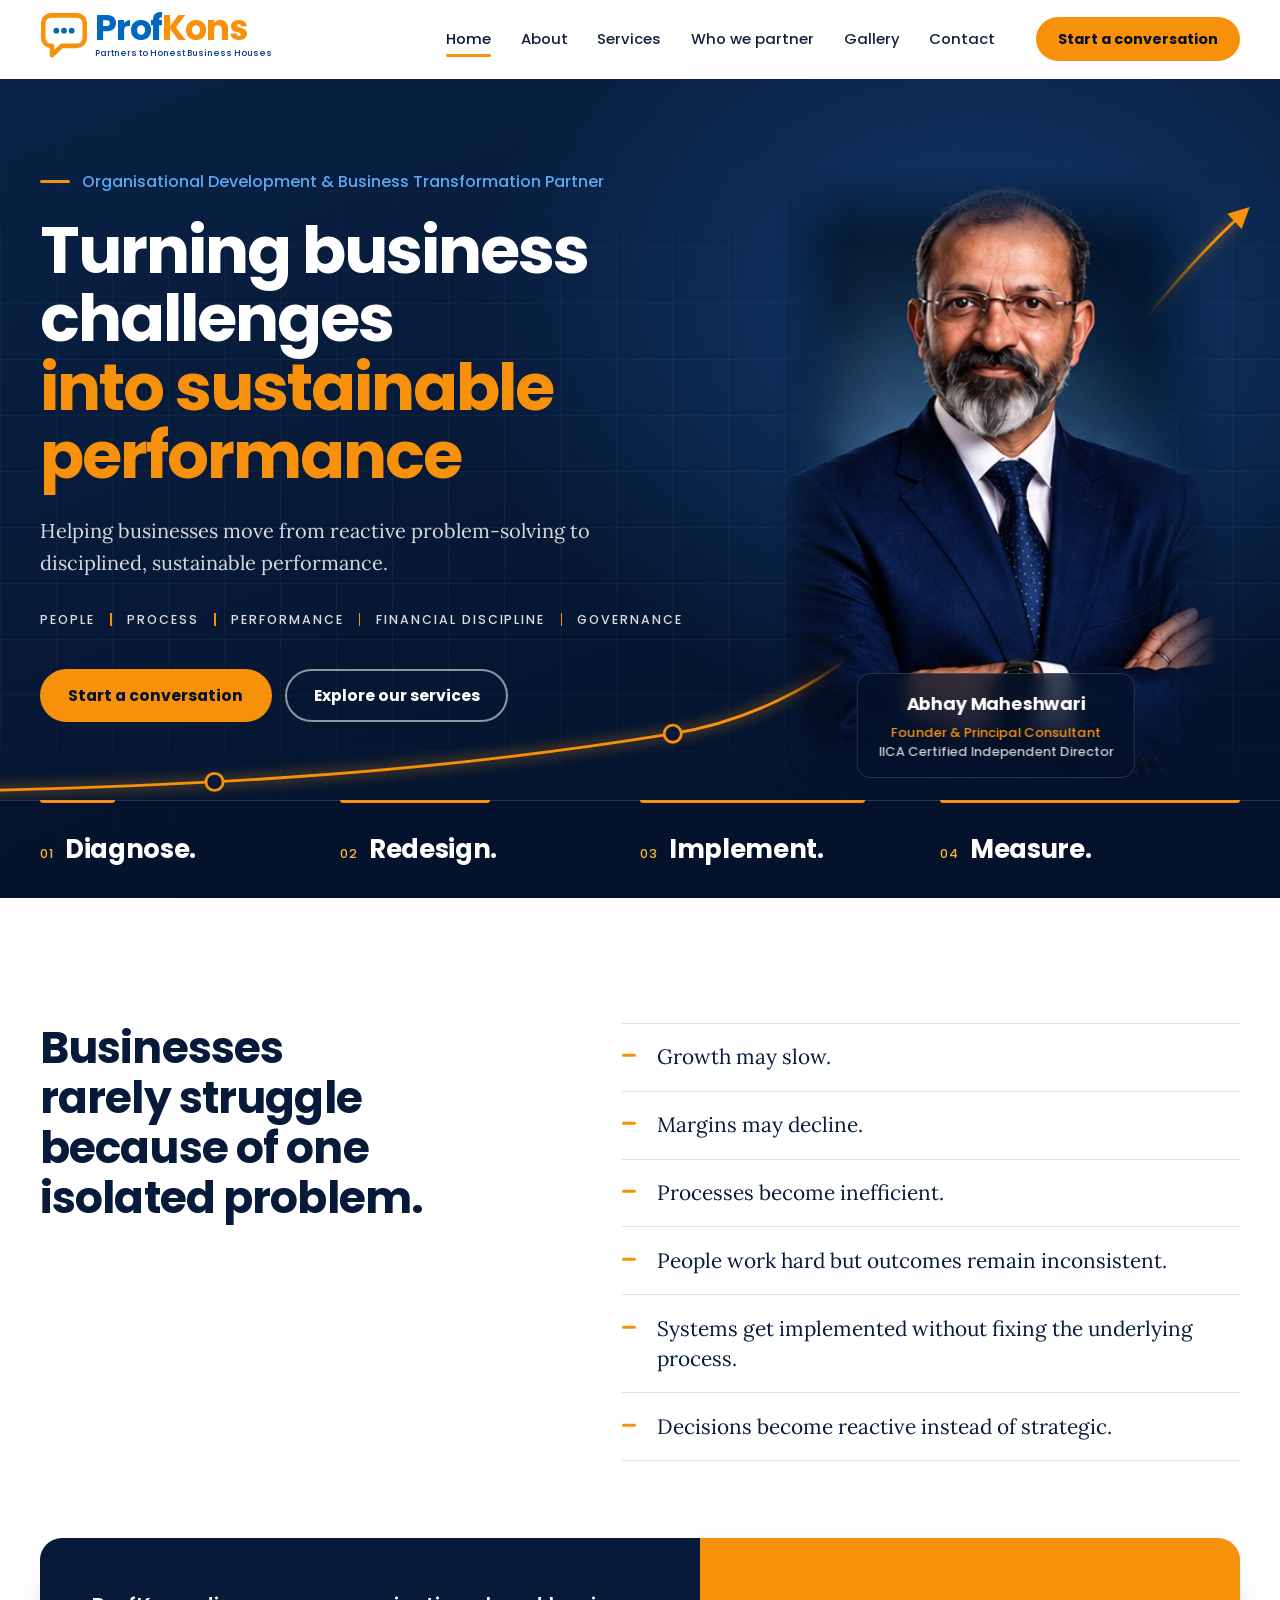
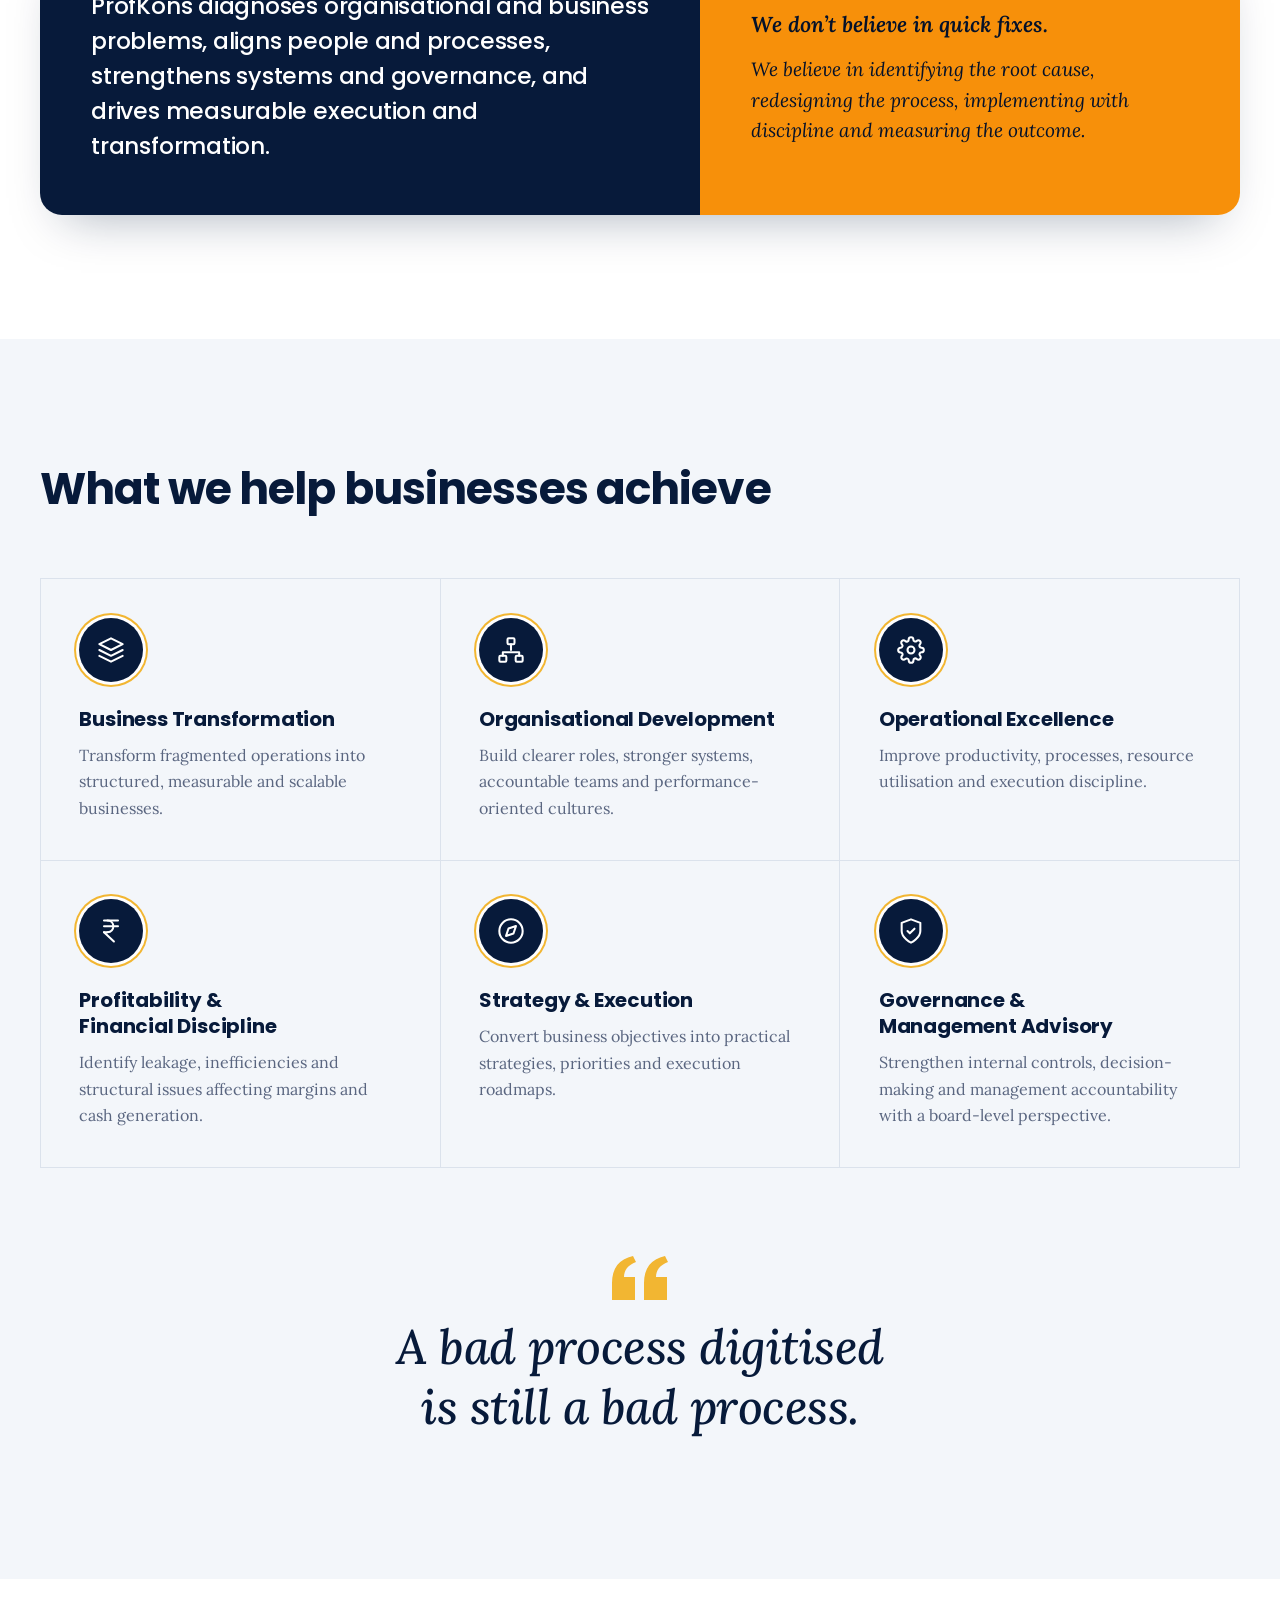
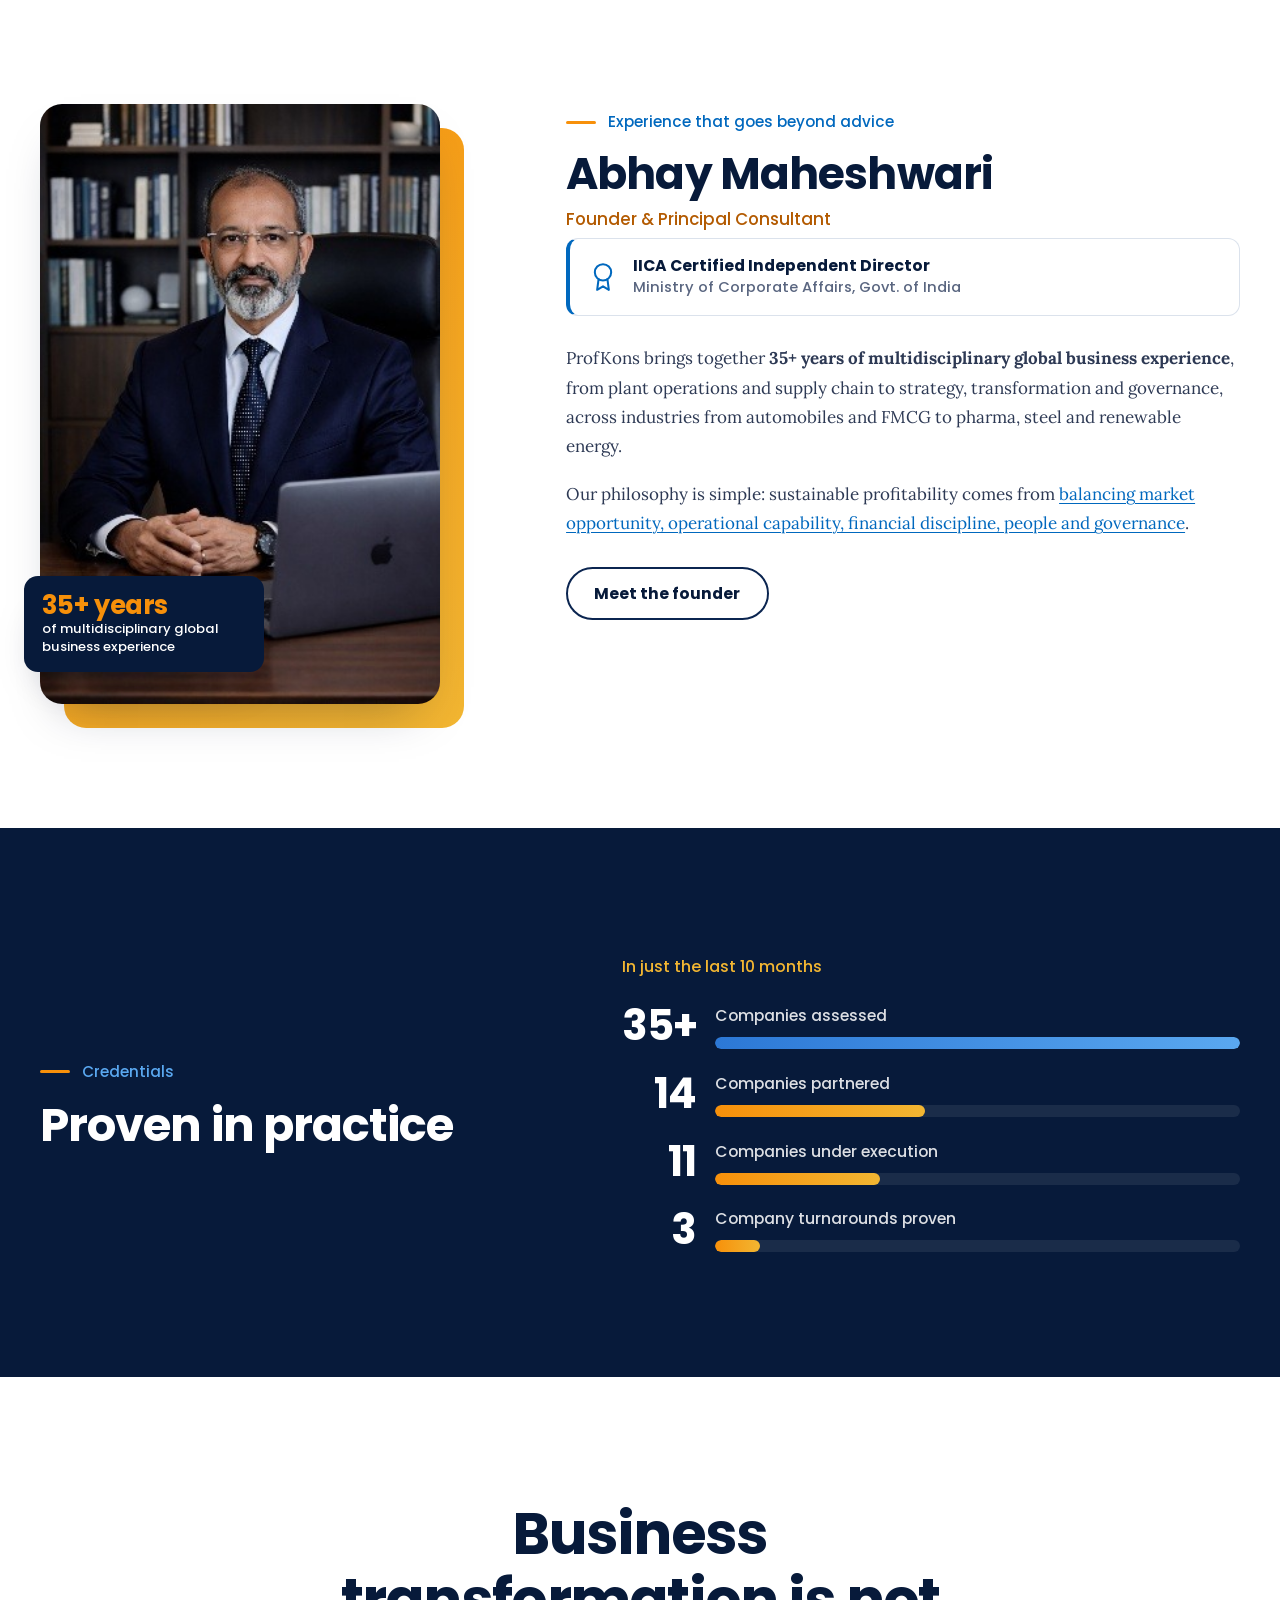
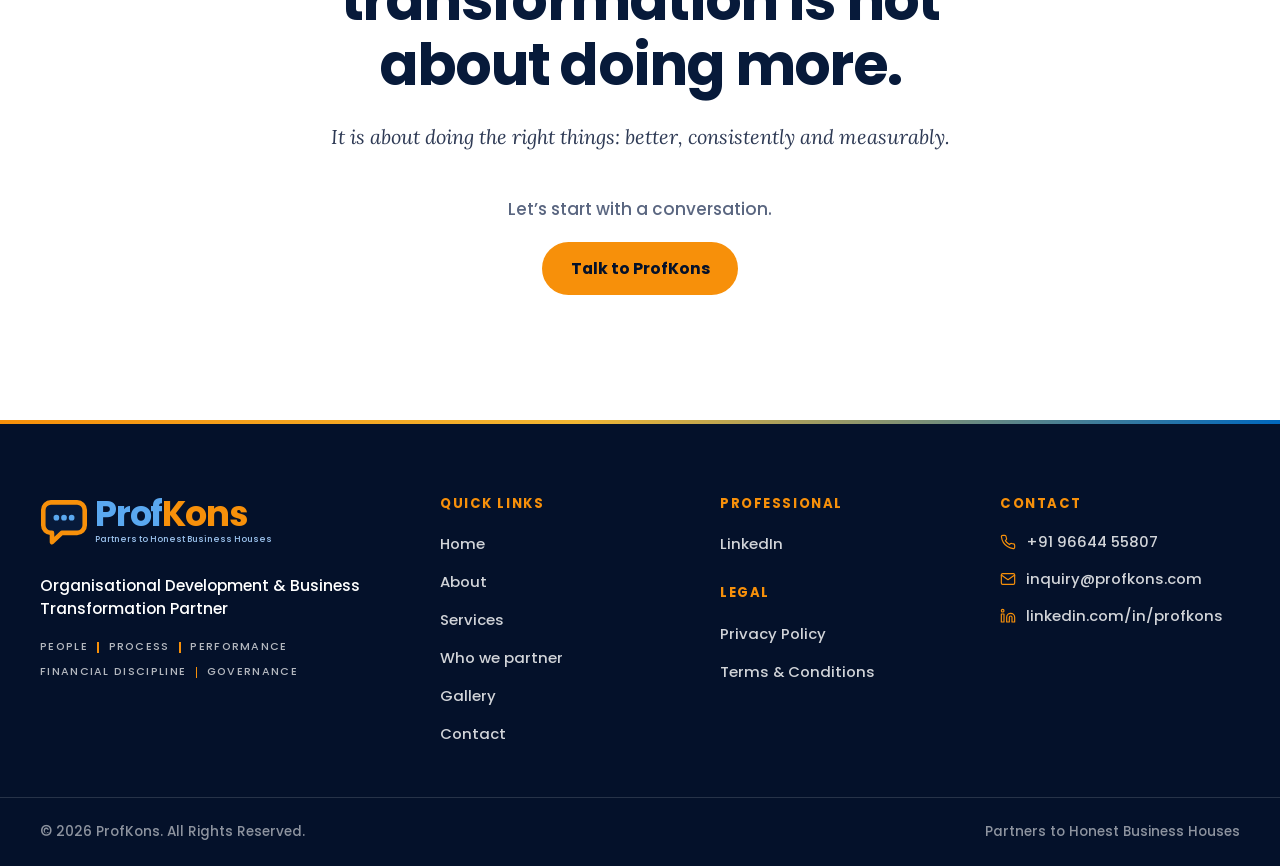
==== commit 30183e9f: "Lighten Home: move approach journey to Services, drop Why list - Home: hero, problem, services cards" ====
--- a/index.html
+++ b/index.html
@@ -57,12 +57,14 @@
   </div>
   <div class="method-band">
     <div class="container">
+      <a class="method-band-link" href="services.html#approach">
       <ol aria-label="How we work">
         <li style="--i:1"><span>01</span>Diagnose.</li>
         <li style="--i:2"><span>02</span>Redesign.</li>
         <li style="--i:3"><span>03</span>Implement.</li>
         <li style="--i:4"><span>04</span>Measure.</li>
       </ol>
+      </a>
     </div>
   </div>
 </section>
@@ -94,7 +96,20 @@
   </div>
 </section>
 
-<section class="section section--paper" aria-labelledby="founder-title">
+<section class="section section--paper" aria-labelledby="outcomes-title">
+  <div class="container">
+    <div class="section-head">
+      <h2 id="outcomes-title">What we help businesses achieve</h2>
+    </div>
+    <ul class="outcomes"><li><span class="disc"><svg class="icon" viewBox="0 0 24 24" fill="none" stroke="currentColor" stroke-width="1.75" stroke-linecap="round" stroke-linejoin="round" aria-hidden="true" focusable="false"><polygon points="12 2 2 7 12 12 22 7 12 2"/><polyline points="2 17 12 22 22 17"/><polyline points="2 12 12 17 22 12"/></svg></span><h3><a href="services.html#business-transformation">Business Transformation</a></h3><p>Transform fragmented operations into structured, measurable and scalable businesses.</p></li><li><span class="disc"><svg class="icon" viewBox="0 0 24 24" fill="none" stroke="currentColor" stroke-width="1.75" stroke-linecap="round" stroke-linejoin="round" aria-hidden="true" focusable="false"><rect x="9" y="2" width="6" height="5" rx="1"/><rect x="2" y="17" width="6" height="5" rx="1"/><rect x="16" y="17" width="6" height="5" rx="1"/><path d="M12 7v5M5 17v-3h14v3"/></svg></span><h3><a href="services.html#organisational-development">Organisational Development</a></h3><p>Build clearer roles, stronger systems, accountable teams and performance-oriented cultures.</p></li><li><span class="disc"><svg class="icon" viewBox="0 0 24 24" fill="none" stroke="currentColor" stroke-width="1.75" stroke-linecap="round" stroke-linejoin="round" aria-hidden="true" focusable="false"><circle cx="12" cy="12" r="3"/><path d="M19.4 15a1.65 1.65 0 0 0 .33 1.82l.06.06a2 2 0 0 1 0 2.83 2 2 0 0 1-2.83 0l-.06-.06a1.65 1.65 0 0 0-1.82-.33 1.65 1.65 0 0 0-1 1.51V21a2 2 0 0 1-2 2 2 2 0 0 1-2-2v-.09A1.65 1.65 0 0 0 9 19.4a1.65 1.65 0 0 0-1.82.33l-.06.06a2 2 0 0 1-2.83 0 2 2 0 0 1 0-2.83l.06-.06a1.65 1.65 0 0 0 .33-1.82 1.65 1.65 0 0 0-1.51-1H3a2 2 0 0 1-2-2 2 2 0 0 1 2-2h.09A1.65 1.65 0 0 0 4.6 9a1.65 1.65 0 0 0-.33-1.82l-.06-.06a2 2 0 0 1 0-2.83 2 2 0 0 1 2.83 0l.06.06a1.65 1.65 0 0 0 1.82.33H9a1.65 1.65 0 0 0 1-1.51V3a2 2 0 0 1 2-2 2 2 0 0 1 2 2v.09a1.65 1.65 0 0 0 1 1.51 1.65 1.65 0 0 0 1.82-.33l.06-.06a2 2 0 0 1 2.83 0 2 2 0 0 1 0 2.83l-.06.06a1.65 1.65 0 0 0-.33 1.82V9a1.65 1.65 0 0 0 1.51 1H21a2 2 0 0 1 2 2 2 2 0 0 1-2 2h-.09a1.65 1.65 0 0 0-1.51 1z"/></svg></span><h3><a href="services.html#operational-excellence">Operational Excellence</a></h3><p>Improve productivity, processes, resource utilisation and execution discipline.</p></li><li><span class="disc"><svg class="icon" viewBox="0 0 24 24" fill="none" stroke="currentColor" stroke-width="1.75" stroke-linecap="round" stroke-linejoin="round" aria-hidden="true" focusable="false"><path d="M6 3h12"/><path d="M6 8h12"/><path d="m6 13 8.5 8"/><path d="M6 13h3"/><path d="M9 13c6.667 0 6.667-10 0-10"/></svg></span><h3><a href="services.html#profitability">Profitability &amp; Financial Discipline</a></h3><p>Identify leakage, inefficiencies and structural issues affecting margins and cash generation.</p></li><li><span class="disc"><svg class="icon" viewBox="0 0 24 24" fill="none" stroke="currentColor" stroke-width="1.75" stroke-linecap="round" stroke-linejoin="round" aria-hidden="true" focusable="false"><circle cx="12" cy="12" r="10"/><polygon points="16.24 7.76 14.12 14.12 7.76 16.24 9.88 9.88 16.24 7.76"/></svg></span><h3><a href="services.html#strategy-execution">Strategy &amp; Execution</a></h3><p>Convert business objectives into practical strategies, priorities and execution roadmaps.</p></li><li><span class="disc"><svg class="icon" viewBox="0 0 24 24" fill="none" stroke="currentColor" stroke-width="1.75" stroke-linecap="round" stroke-linejoin="round" aria-hidden="true" focusable="false"><path d="M12 22s8-4 8-10V5l-8-3-8 3v7c0 6 8 10 8 10z"/><polyline points="9 12 11 14 15 10"/></svg></span><h3><a href="services.html#governance">Governance &amp; Management Advisory</a></h3><p>Strengthen internal controls, decision-making and management accountability with a board-level perspective.</p></li></ul>
+    <figure class="pullquote">
+      <svg viewBox="0 0 56 44" aria-hidden="true"><path fill="currentColor" d="M0 44V27C0 12 7 3 21 0l3 6c-8 3-12 8-12 15h11v23H0Zm32 0V27c0-15 7-24 21-27l3 6c-8 3-12 8-12 15h11v23H32Z"/></svg>
+      <blockquote><p>A bad process digitised is still a bad process.</p></blockquote>
+    </figure>
+  </div>
+</section>
+
+<section class="section" aria-labelledby="founder-title">
   <div class="container founder-grid">
     <div class="founder-photo">
       <img src="assets/img/abhay-office.jpg" width="306" height="459" alt="Abhay Maheshwari at his desk" loading="lazy">
@@ -109,75 +124,6 @@
       <p>Our philosophy is simple: sustainable profitability comes from <a href="about.html#philosophy">balancing market opportunity, operational capability, financial discipline, people and governance</a>.</p>
       <a class="btn btn-outline" href="about.html#founder">Meet the founder</a>
     </div>
-  </div>
-</section>
-
-<section class="section" aria-labelledby="outcomes-title">
-  <div class="container">
-    <div class="section-head">
-      <h2 id="outcomes-title">What we help businesses achieve</h2>
-    </div>
-    <ul class="outcomes"><li><span class="disc"><svg class="icon" viewBox="0 0 24 24" fill="none" stroke="currentColor" stroke-width="1.75" stroke-linecap="round" stroke-linejoin="round" aria-hidden="true" focusable="false"><polygon points="12 2 2 7 12 12 22 7 12 2"/><polyline points="2 17 12 22 22 17"/><polyline points="2 12 12 17 22 12"/></svg></span><h3><a href="services.html#business-transformation">Business Transformation</a></h3><p>Transform fragmented operations into structured, measurable and scalable businesses.</p></li><li><span class="disc"><svg class="icon" viewBox="0 0 24 24" fill="none" stroke="currentColor" stroke-width="1.75" stroke-linecap="round" stroke-linejoin="round" aria-hidden="true" focusable="false"><rect x="9" y="2" width="6" height="5" rx="1"/><rect x="2" y="17" width="6" height="5" rx="1"/><rect x="16" y="17" width="6" height="5" rx="1"/><path d="M12 7v5M5 17v-3h14v3"/></svg></span><h3><a href="services.html#organisational-development">Organisational Development</a></h3><p>Build clearer roles, stronger systems, accountable teams and performance-oriented cultures.</p></li><li><span class="disc"><svg class="icon" viewBox="0 0 24 24" fill="none" stroke="currentColor" stroke-width="1.75" stroke-linecap="round" stroke-linejoin="round" aria-hidden="true" focusable="false"><circle cx="12" cy="12" r="3"/><path d="M19.4 15a1.65 1.65 0 0 0 .33 1.82l.06.06a2 2 0 0 1 0 2.83 2 2 0 0 1-2.83 0l-.06-.06a1.65 1.65 0 0 0-1.82-.33 1.65 1.65 0 0 0-1 1.51V21a2 2 0 0 1-2 2 2 2 0 0 1-2-2v-.09A1.65 1.65 0 0 0 9 19.4a1.65 1.65 0 0 0-1.82.33l-.06.06a2 2 0 0 1-2.83 0 2 2 0 0 1 0-2.83l.06-.06a1.65 1.65 0 0 0 .33-1.82 1.65 1.65 0 0 0-1.51-1H3a2 2 0 0 1-2-2 2 2 0 0 1 2-2h.09A1.65 1.65 0 0 0 4.6 9a1.65 1.65 0 0 0-.33-1.82l-.06-.06a2 2 0 0 1 0-2.83 2 2 0 0 1 2.83 0l.06.06a1.65 1.65 0 0 0 1.82.33H9a1.65 1.65 0 0 0 1-1.51V3a2 2 0 0 1 2-2 2 2 0 0 1 2 2v.09a1.65 1.65 0 0 0 1 1.51 1.65 1.65 0 0 0 1.82-.33l.06-.06a2 2 0 0 1 2.83 0 2 2 0 0 1 0 2.83l-.06.06a1.65 1.65 0 0 0-.33 1.82V9a1.65 1.65 0 0 0 1.51 1H21a2 2 0 0 1 2 2 2 2 0 0 1-2 2h-.09a1.65 1.65 0 0 0-1.51 1z"/></svg></span><h3><a href="services.html#operational-excellence">Operational Excellence</a></h3><p>Improve productivity, processes, resource utilisation and execution discipline.</p></li><li><span class="disc"><svg class="icon" viewBox="0 0 24 24" fill="none" stroke="currentColor" stroke-width="1.75" stroke-linecap="round" stroke-linejoin="round" aria-hidden="true" focusable="false"><path d="M6 3h12"/><path d="M6 8h12"/><path d="m6 13 8.5 8"/><path d="M6 13h3"/><path d="M9 13c6.667 0 6.667-10 0-10"/></svg></span><h3><a href="services.html#profitability">Profitability &amp; Financial Discipline</a></h3><p>Identify leakage, inefficiencies and structural issues affecting margins and cash generation.</p></li><li><span class="disc"><svg class="icon" viewBox="0 0 24 24" fill="none" stroke="currentColor" stroke-width="1.75" stroke-linecap="round" stroke-linejoin="round" aria-hidden="true" focusable="false"><circle cx="12" cy="12" r="10"/><polygon points="16.24 7.76 14.12 14.12 7.76 16.24 9.88 9.88 16.24 7.76"/></svg></span><h3><a href="services.html#strategy-execution">Strategy &amp; Execution</a></h3><p>Convert business objectives into practical strategies, priorities and execution roadmaps.</p></li><li><span class="disc"><svg class="icon" viewBox="0 0 24 24" fill="none" stroke="currentColor" stroke-width="1.75" stroke-linecap="round" stroke-linejoin="round" aria-hidden="true" focusable="false"><path d="M12 22s8-4 8-10V5l-8-3-8 3v7c0 6 8 10 8 10z"/><polyline points="9 12 11 14 15 10"/></svg></span><h3><a href="services.html#governance">Governance &amp; Management Advisory</a></h3><p>Strengthen internal controls, decision-making and management accountability with a board-level perspective.</p></li></ul>
-    <figure class="pullquote">
-      <svg viewBox="0 0 56 44" aria-hidden="true"><path fill="currentColor" d="M0 44V27C0 12 7 3 21 0l3 6c-8 3-12 8-12 15h11v23H0Zm32 0V27c0-15 7-24 21-27l3 6c-8 3-12 8-12 15h11v23H32Z"/></svg>
-      <blockquote><p>A bad process digitised is still a bad process.</p></blockquote>
-    </figure>
-  </div>
-</section>
-
-<section class="section section--paper" aria-labelledby="approach-title">
-  <div class="container">
-    <div class="section-head">
-      <h2 id="approach-title">Our approach</h2>
-      <p class="lead">Five stages that take a business from understanding the problem to improvements that last.</p>
-    </div>
-    <div class="journey-wrap">
-    <div class="journey-track" aria-hidden="true"><svg viewBox="0 0 1000 160" preserveAspectRatio="none"><path d="M0.0 129.0 C16.7 126.0, 50.0 116.7, 100.0 111.0 C150.0 105.3, 233.3 100.7, 300.0 95.0 C366.7 89.3, 433.3 83.3, 500.0 77.0 C566.7 70.7, 633.3 63.3, 700.0 57.0 C766.7 50.7, 850.0 44.3, 900.0 39.0 C950.0 33.7, 983.3 27.3, 1000.0 25.0"/></svg></div><svg class="journey-arrow" style="top:calc(0.5rem + 12px)" viewBox="0 0 26 26" aria-hidden="true"><path fill="currentColor" d="M2 2 L24 13 L2 24 Z"/></svg>
-    <ol class="journey">
-      <li style="--rise:72px">
-        <span class="node"><svg class="icon" viewBox="0 0 24 24" fill="none" stroke="currentColor" stroke-width="1.75" stroke-linecap="round" stroke-linejoin="round" aria-hidden="true" focusable="false"><circle cx="11" cy="11" r="7"/><line x1="21" y1="21" x2="16.2" y2="16.2"/><line x1="11" y1="8" x2="11" y2="14"/><line x1="8" y1="11" x2="14" y2="11"/></svg></span><span class="stem" aria-hidden="true"></span>
-        <h3><span>01</span>Diagnose</h3>
-        <p>Understand the business, identify symptoms and uncover the root causes.</p>
-      </li>
-      <li style="--rise:56px">
-        <span class="node"><svg class="icon" viewBox="0 0 24 24" fill="none" stroke="currentColor" stroke-width="1.75" stroke-linecap="round" stroke-linejoin="round" aria-hidden="true" focusable="false"><path d="M12 20h9"/><path d="M16.5 3.5a2.121 2.121 0 0 1 3 3L7 19l-4 1 1-4L16.5 3.5z"/></svg></span><span class="stem" aria-hidden="true"></span>
-        <h3><span>02</span>Redesign</h3>
-        <p>Challenge existing processes, structures and practices and create practical alternatives.</p>
-      </li>
-      <li style="--rise:38px">
-        <span class="node"><svg class="icon" viewBox="0 0 24 24" fill="none" stroke="currentColor" stroke-width="1.75" stroke-linecap="round" stroke-linejoin="round" aria-hidden="true" focusable="false"><polygon points="13 2 3 14 12 14 11 22 21 10 12 10 13 2"/></svg></span><span class="stem" aria-hidden="true"></span>
-        <h3><span>03</span>Implement</h3>
-        <p>Translate recommendations into action with ownership, timelines and measurable outcomes.</p>
-      </li>
-      <li style="--rise:18px">
-        <span class="node"><svg class="icon" viewBox="0 0 24 24" fill="none" stroke="currentColor" stroke-width="1.75" stroke-linecap="round" stroke-linejoin="round" aria-hidden="true" focusable="false"><polyline points="22 12 18 12 15 21 9 3 6 12 2 12"/></svg></span><span class="stem" aria-hidden="true"></span>
-        <h3><span>04</span>Measure</h3>
-        <p>Track performance, identify gaps and continuously improve.</p>
-      </li>
-      <li style="--rise:0px">
-        <span class="node"><svg class="icon" viewBox="0 0 24 24" fill="none" stroke="currentColor" stroke-width="1.75" stroke-linecap="round" stroke-linejoin="round" aria-hidden="true" focusable="false"><polyline points="23 4 23 10 17 10"/><polyline points="1 20 1 14 7 14"/><path d="M3.51 9a9 9 0 0 1 14.85-3.36L23 10M1 14l4.64 4.36A9 9 0 0 0 20.49 15"/></svg></span><span class="stem" aria-hidden="true"></span>
-        <h3><span>05</span>Sustain</h3>
-        <p>Build systems and accountability mechanisms that allow improvements to continue beyond the consulting engagement.</p>
-      </li>
-    </ol>
-    </div>
-  </div>
-</section>
-
-<section class="section" aria-labelledby="why-title">
-  <div class="container split">
-    <div class="split-aside">
-      <h2 id="why-title">Why ProfKons?</h2>
-      <a class="btn btn-outline" href="about.html#why">Why clients choose ProfKons</a>
-    </div>
-    <ul class="reasons reasons--compact">
-      <li><svg class="icon" viewBox="0 0 24 24" fill="none" stroke="currentColor" stroke-width="1.75" stroke-linecap="round" stroke-linejoin="round" aria-hidden="true" focusable="false"><rect x="2" y="7" width="20" height="14" rx="2"/><path d="M16 21V5a2 2 0 0 0-2-2h-4a2 2 0 0 0-2 2v16"/></svg><h3>Practical Business Experience</h3></li>
-      <li><svg class="icon" viewBox="0 0 24 24" fill="none" stroke="currentColor" stroke-width="1.75" stroke-linecap="round" stroke-linejoin="round" aria-hidden="true" focusable="false"><circle cx="18" cy="5" r="3"/><circle cx="6" cy="12" r="3"/><circle cx="18" cy="19" r="3"/><line x1="8.59" y1="13.51" x2="15.42" y2="17.49"/><line x1="15.41" y1="6.51" x2="8.59" y2="10.49"/></svg><h3>Cross-Functional Perspective</h3></li>
-      <li><svg class="icon" viewBox="0 0 24 24" fill="none" stroke="currentColor" stroke-width="1.75" stroke-linecap="round" stroke-linejoin="round" aria-hidden="true" focusable="false"><circle cx="12" cy="12" r="10"/><line x1="22" y1="12" x2="18" y2="12"/><line x1="6" y1="12" x2="2" y2="12"/><line x1="12" y1="6" x2="12" y2="2"/><line x1="12" y1="22" x2="12" y2="18"/><circle cx="12" cy="12" r="1.5"/></svg><h3>Root-Cause Orientation</h3></li>
-      <li><svg class="icon" viewBox="0 0 24 24" fill="none" stroke="currentColor" stroke-width="1.75" stroke-linecap="round" stroke-linejoin="round" aria-hidden="true" focusable="false"><polygon points="13 2 3 14 12 14 11 22 21 10 12 10 13 2"/></svg><h3>Execution Focus</h3></li>
-      <li><svg class="icon" viewBox="0 0 24 24" fill="none" stroke="currentColor" stroke-width="1.75" stroke-linecap="round" stroke-linejoin="round" aria-hidden="true" focusable="false"><path d="M11 20A7 7 0 0 1 9.8 6.1C15.5 5 17 4.48 19 2c1 2 2 4.18 2 8 0 5.5-4.78 10-10 10Z"/><path d="M2 21c0-3 1.85-5.36 5.08-6C9.5 14.52 12 13 13 12"/></svg><h3>Sustainable Thinking</h3></li>
-      <li><svg class="icon" viewBox="0 0 24 24" fill="none" stroke="currentColor" stroke-width="1.75" stroke-linecap="round" stroke-linejoin="round" aria-hidden="true" focusable="false"><path d="M1 12s4-8 11-8 11 8 11 8-4 8-11 8-11-8-11-8z"/><circle cx="12" cy="12" r="3"/></svg><h3>Stakeholder Perspective</h3></li>
-    </ul>
   </div>
 </section>
 
--- a/assets/css/style.css
+++ b/assets/css/style.css
@@ -389,6 +389,8 @@
   content: ""; position: absolute; top: -1px; left: 0; height: 3px; border-radius: 0 0 3px 3px;
   width: calc(var(--i) * 25%); min-width: 40px; background: var(--orange);
 }
+.method-band-link { display: block; color: inherit; text-decoration: none; }
+.method-band-link:hover li { color: var(--gold); }
 .method-band li span { font-size: 0.8rem; font-weight: 500; color: var(--gold); letter-spacing: 0.08em; }
 
 @media (max-width: 900px) {
@@ -511,7 +513,7 @@
 /* ---------- Home: outcomes ---------- */
 .outcomes { list-style: none; display: grid; grid-template-columns: repeat(3, minmax(0, 1fr)); border-top: 1px solid var(--line); border-left: 1px solid var(--line); }
 .outcomes li { position: relative; padding: clamp(1.75rem, 3vw, 2.5rem); border-right: 1px solid var(--line); border-bottom: 1px solid var(--line); transition: background-color 0.2s ease; }
-.outcomes li:hover { background: var(--paper); }
+.outcomes li:hover { background: #fff; }
 .outcomes h3 a { color: inherit; text-decoration: none; }
 .outcomes h3 a::after { content: ""; position: absolute; inset: 0; } /* whole card is the link */
 .outcomes li:hover h3 a { color: var(--blue); }
@@ -574,11 +576,6 @@
 .reasons .icon { width: 2.2rem; height: 2.2rem; color: var(--orange-deep); grid-row: span 2; margin-top: 0.15rem; }
 .reasons h3 { font-size: 1.18rem; }
 .reasons p { color: var(--muted); font-size: 1.02rem; }
-.reasons--compact { display: grid; grid-template-columns: repeat(2, minmax(0, 1fr)); column-gap: 2.5rem; }
-.reasons--compact li { grid-template-columns: 2.4rem 1fr; align-items: center; padding: 1.15rem 0; }
-.reasons--compact li:nth-last-child(2) { border-bottom: 1px solid var(--line); }
-.reasons--compact .icon { width: 1.8rem; height: 1.8rem; grid-row: auto; margin-top: 0; }
-@media (max-width: 600px) { .reasons--compact { grid-template-columns: 1fr; } .reasons--compact li:nth-last-child(2) { border-bottom: 0; } }
 @media (max-width: 860px) { .split { grid-template-columns: 1fr; } .split-aside { position: static; } }
 
 /* ---------- Credentials ---------- */
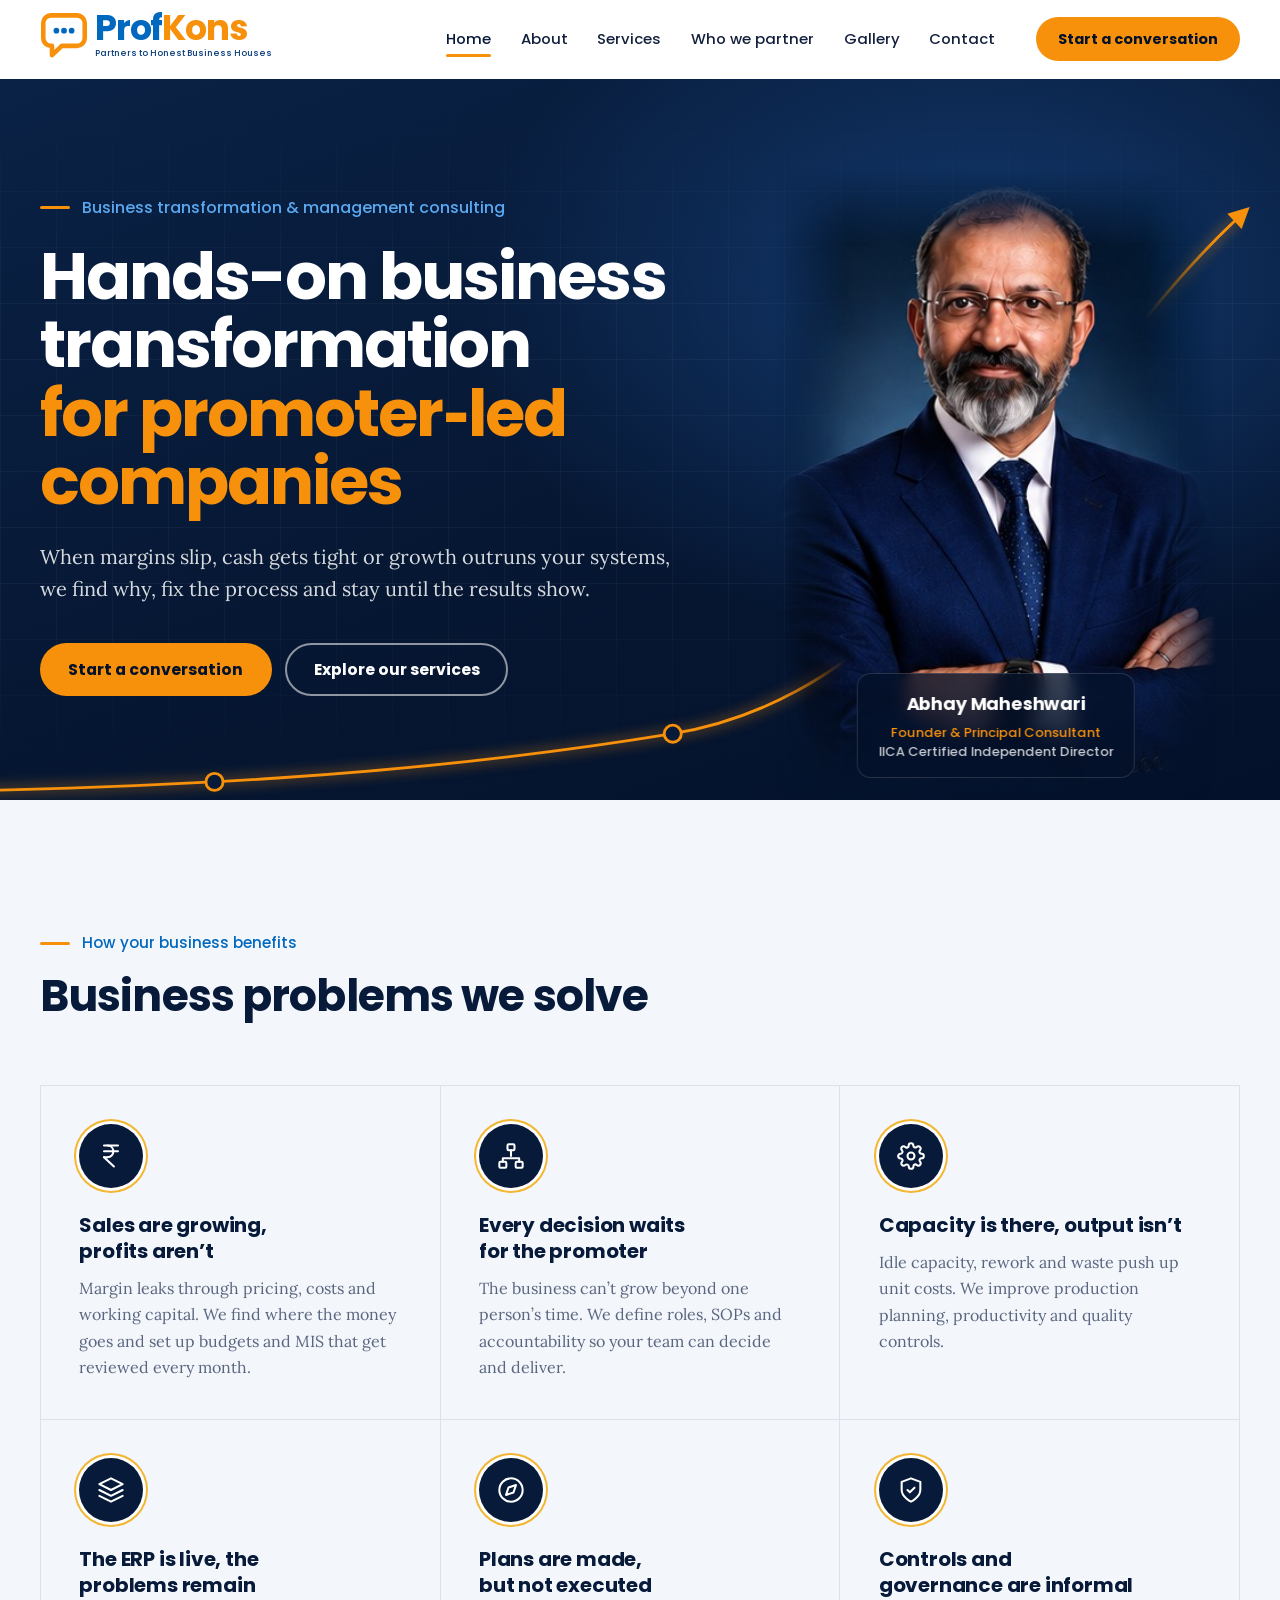
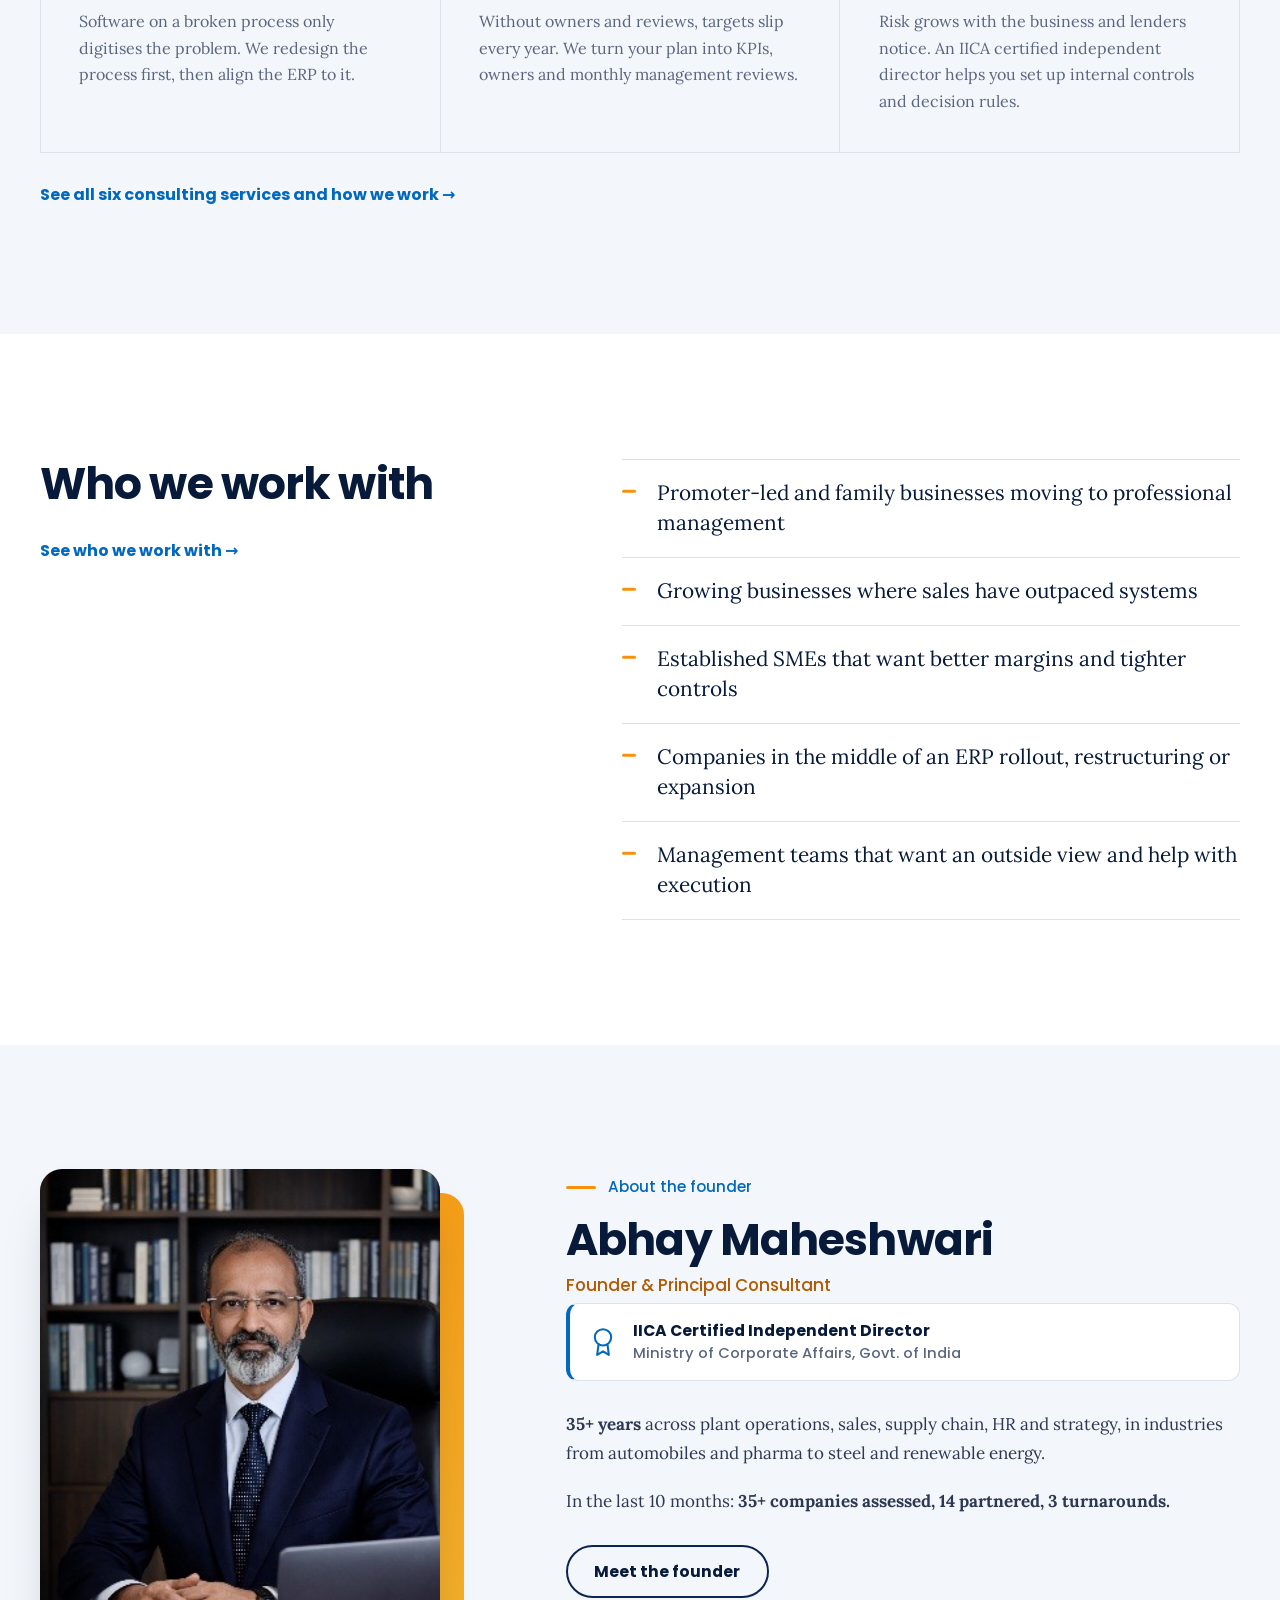
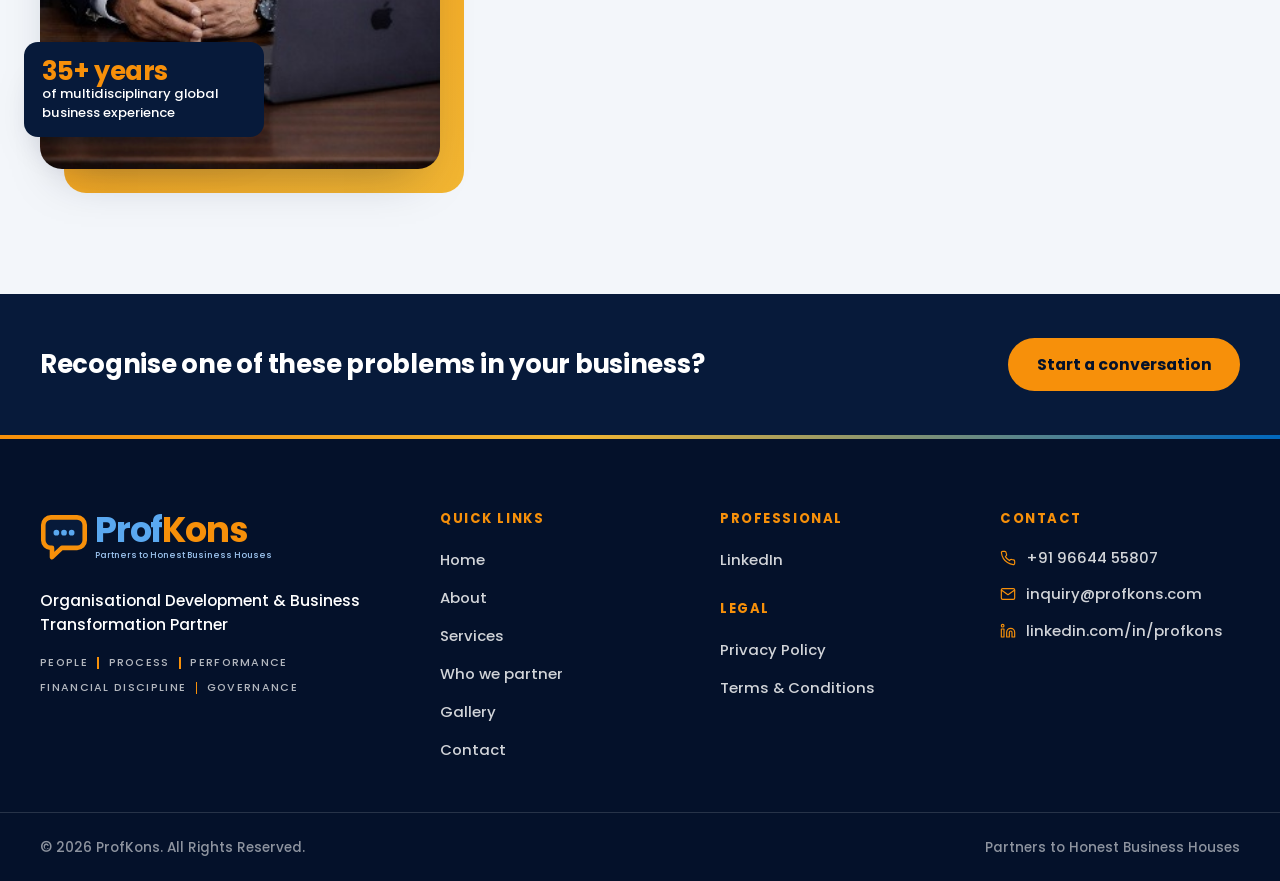
==== commit b039052e: "Rewrite site content to essentials: problem, cost, how we help - Home cut to hero, business problems" ====
--- a/index.html
+++ b/index.html
@@ -3,11 +3,11 @@
 <head>
 <meta charset="utf-8">
 <meta name="viewport" content="width=device-width, initial-scale=1">
-<title>ProfKons | Organisational Development &amp; Business Transformation Partner</title>
-<meta name="description" content="ProfKons is an organisational development and business transformation partner, helping businesses move from reactive problem-solving to disciplined, sustainable performance.">
+<title>ProfKons | Business Transformation &amp; Management Consulting for Promoter-led Companies</title>
+<meta name="description" content="ProfKons is a business transformation and management consulting firm for promoter-led and growing businesses. We fix margins, cash flow, processes, roles and governance, and stay through implementation.">
 <meta property="og:site_name" content="ProfKons">
-<meta property="og:title" content="ProfKons | Organisational Development &amp; Business Transformation Partner">
-<meta property="og:description" content="ProfKons is an organisational development and business transformation partner, helping businesses move from reactive problem-solving to disciplined, sustainable performance.">
+<meta property="og:title" content="ProfKons | Business Transformation &amp; Management Consulting for Promoter-led Companies">
+<meta property="og:description" content="ProfKons is a business transformation and management consulting firm for promoter-led and growing businesses. We fix margins, cash flow, processes, roles and governance, and stay through implementation.">
 <meta property="og:type" content="website">
 <meta name="theme-color" content="#071a3a">
 <link rel="icon" href="assets/img/favicon.svg" type="image/svg+xml">
@@ -36,10 +36,9 @@
     <div class="journey-line" aria-hidden="true"><svg viewBox="0 0 1440 760" preserveAspectRatio="xMaxYMax slice"><path class="jl-glow" pathLength="1" d="M-40 752 C250 748, 520 736, 800 690 C1080 644, 1200 330, 1392 150"/><path class="jl-path" pathLength="1" d="M-40 752 C250 748, 520 736, 800 690 C1080 644, 1200 330, 1392 150"/><circle class="jl-node" cx="317.0" cy="740.8" r="9"/><circle class="jl-node" cx="800.0" cy="690.0" r="9"/><path class="jl-arrow" d="M0 -11 L22 0 L0 11 Z" transform="translate(1392 150) rotate(-43.2)"/></svg></div>
     <div class="container hero-grid">
       <div class="hero-copy">
-        <p class="hero-role">Organisational Development &amp; Business Transformation Partner</p>
-        <h1 id="hero-title"><span class="line">Turning business challenges</span> <span class="line line--accent">into sustainable performance</span></h1>
-        <p class="hero-sub">Helping businesses move from reactive problem-solving to disciplined, sustainable performance.</p>
-        <ul class="pillars" aria-label="What we work on"><li>People</li><li>Process</li><li>Performance</li><li>Financial Discipline</li><li>Governance</li></ul>
+        <p class="hero-role">Business transformation &amp; management consulting</p>
+        <h1 id="hero-title"><span class="line">Hands-on business transformation</span> <span class="line line--accent">for promoter&#8209;led companies</span></h1>
+        <p class="hero-sub">When margins slip, cash gets tight or growth outruns your systems, we find why, fix the process and stay until the results show.</p>
         <div class="hero-actions">
           <a class="btn btn-primary" href="contact.html">Start a conversation</a>
           <a class="btn btn-outline-light" href="services.html">Explore our services</a>
@@ -55,104 +54,51 @@
       </div>
     </div>
   </div>
-  <div class="method-band">
-    <div class="container">
-      <a class="method-band-link" href="services.html#approach">
-      <ol aria-label="How we work">
-        <li style="--i:1"><span>01</span>Diagnose.</li>
-        <li style="--i:2"><span>02</span>Redesign.</li>
-        <li style="--i:3"><span>03</span>Implement.</li>
-        <li style="--i:4"><span>04</span>Measure.</li>
-      </ol>
-      </a>
+</section>
+
+<section class="section section--paper" aria-labelledby="problems-title">
+  <div class="container">
+    <div class="section-head">
+      <p class="kicker">How your business benefits</p>
+      <h2 id="problems-title">Business problems we solve</h2>
     </div>
+    <ul class="outcomes"><li><span class="disc"><svg class="icon" viewBox="0 0 24 24" fill="none" stroke="currentColor" stroke-width="1.75" stroke-linecap="round" stroke-linejoin="round" aria-hidden="true" focusable="false"><path d="M6 3h12"/><path d="M6 8h12"/><path d="m6 13 8.5 8"/><path d="M6 13h3"/><path d="M9 13c6.667 0 6.667-10 0-10"/></svg></span><h3><a href="services.html#profitability">Sales are growing, profits aren&rsquo;t</a></h3><p>Margin leaks through pricing, costs and working capital. We find where the money goes and set up budgets and MIS that get reviewed every month.</p></li><li><span class="disc"><svg class="icon" viewBox="0 0 24 24" fill="none" stroke="currentColor" stroke-width="1.75" stroke-linecap="round" stroke-linejoin="round" aria-hidden="true" focusable="false"><rect x="9" y="2" width="6" height="5" rx="1"/><rect x="2" y="17" width="6" height="5" rx="1"/><rect x="16" y="17" width="6" height="5" rx="1"/><path d="M12 7v5M5 17v-3h14v3"/></svg></span><h3><a href="services.html#organisational-development">Every decision waits for the promoter</a></h3><p>The business can&rsquo;t grow beyond one person&rsquo;s time. We define roles, SOPs and accountability so your team can decide and deliver.</p></li><li><span class="disc"><svg class="icon" viewBox="0 0 24 24" fill="none" stroke="currentColor" stroke-width="1.75" stroke-linecap="round" stroke-linejoin="round" aria-hidden="true" focusable="false"><circle cx="12" cy="12" r="3"/><path d="M19.4 15a1.65 1.65 0 0 0 .33 1.82l.06.06a2 2 0 0 1 0 2.83 2 2 0 0 1-2.83 0l-.06-.06a1.65 1.65 0 0 0-1.82-.33 1.65 1.65 0 0 0-1 1.51V21a2 2 0 0 1-2 2 2 2 0 0 1-2-2v-.09A1.65 1.65 0 0 0 9 19.4a1.65 1.65 0 0 0-1.82.33l-.06.06a2 2 0 0 1-2.83 0 2 2 0 0 1 0-2.83l.06-.06a1.65 1.65 0 0 0 .33-1.82 1.65 1.65 0 0 0-1.51-1H3a2 2 0 0 1-2-2 2 2 0 0 1 2-2h.09A1.65 1.65 0 0 0 4.6 9a1.65 1.65 0 0 0-.33-1.82l-.06-.06a2 2 0 0 1 0-2.83 2 2 0 0 1 2.83 0l.06.06a1.65 1.65 0 0 0 1.82.33H9a1.65 1.65 0 0 0 1-1.51V3a2 2 0 0 1 2-2 2 2 0 0 1 2 2v.09a1.65 1.65 0 0 0 1 1.51 1.65 1.65 0 0 0 1.82-.33l.06-.06a2 2 0 0 1 2.83 0 2 2 0 0 1 0 2.83l-.06.06a1.65 1.65 0 0 0-.33 1.82V9a1.65 1.65 0 0 0 1.51 1H21a2 2 0 0 1 2 2 2 2 0 0 1-2 2h-.09a1.65 1.65 0 0 0-1.51 1z"/></svg></span><h3><a href="services.html#operational-excellence">Capacity is there, output isn&rsquo;t</a></h3><p>Idle capacity, rework and waste push up unit costs. We improve production planning, productivity and quality controls.</p></li><li><span class="disc"><svg class="icon" viewBox="0 0 24 24" fill="none" stroke="currentColor" stroke-width="1.75" stroke-linecap="round" stroke-linejoin="round" aria-hidden="true" focusable="false"><polygon points="12 2 2 7 12 12 22 7 12 2"/><polyline points="2 17 12 22 22 17"/><polyline points="2 12 12 17 22 12"/></svg></span><h3><a href="services.html#business-transformation">The ERP is live, the problems remain</a></h3><p>Software on a broken process only digitises the problem. We redesign the process first, then align the ERP to it.</p></li><li><span class="disc"><svg class="icon" viewBox="0 0 24 24" fill="none" stroke="currentColor" stroke-width="1.75" stroke-linecap="round" stroke-linejoin="round" aria-hidden="true" focusable="false"><circle cx="12" cy="12" r="10"/><polygon points="16.24 7.76 14.12 14.12 7.76 16.24 9.88 9.88 16.24 7.76"/></svg></span><h3><a href="services.html#strategy-execution">Plans are made, but not executed</a></h3><p>Without owners and reviews, targets slip every year. We turn your plan into KPIs, owners and monthly management reviews.</p></li><li><span class="disc"><svg class="icon" viewBox="0 0 24 24" fill="none" stroke="currentColor" stroke-width="1.75" stroke-linecap="round" stroke-linejoin="round" aria-hidden="true" focusable="false"><path d="M12 22s8-4 8-10V5l-8-3-8 3v7c0 6 8 10 8 10z"/><polyline points="9 12 11 14 15 10"/></svg></span><h3><a href="services.html#governance">Controls and governance are informal</a></h3><p>Risk grows with the business and lenders notice. An IICA certified independent director helps you set up internal controls and decision rules.</p></li></ul>
+    <p class="more-link"><a href="services.html">See all six consulting services and how we work &rarr;</a></p>
   </div>
 </section>
 
-<section class="section" aria-labelledby="problem-title">
-  <div class="container">
-    <div class="problem-grid">
-      <h2 id="problem-title">Businesses rarely struggle because of one isolated problem.</h2>
-      <ul class="symptoms">
-        <li>Growth may slow.</li>
-        <li>Margins may decline.</li>
-        <li>Processes become inefficient.</li>
-        <li>People work hard but outcomes remain inconsistent.</li>
-        <li>Systems get implemented without fixing the underlying process.</li>
-        <li>Decisions become reactive instead of strategic.</li>
-      </ul>
+<section class="section" aria-labelledby="fit-title">
+  <div class="container problem-grid">
+    <div>
+      <h2 id="fit-title">Who we work with</h2>
+      <p class="more-link"><a href="partners.html">See who we work with &rarr;</a></p>
     </div>
-    <div class="diagnosis">
-      <div class="diagnosis-main">
-        <p>ProfKons diagnoses organisational and business problems, aligns people and processes, strengthens systems and governance, and drives measurable execution and transformation.</p>
-      </div>
-      <div class="diagnosis-quote">
-        <blockquote>
-          <p>We don&rsquo;t believe in quick fixes.</p>
-          <p>We believe in identifying the root cause, redesigning the process, implementing with discipline and measuring the outcome.</p>
-        </blockquote>
-      </div>
-    </div>
+    <ul class="symptoms"><li>Promoter-led and family businesses moving to professional management</li><li>Growing businesses where sales have outpaced systems</li><li>Established SMEs that want better margins and tighter controls</li><li>Companies in the middle of an ERP rollout, restructuring or expansion</li><li>Management teams that want an outside view and help with execution</li></ul>
   </div>
 </section>
 
-<section class="section section--paper" aria-labelledby="outcomes-title">
-  <div class="container">
-    <div class="section-head">
-      <h2 id="outcomes-title">What we help businesses achieve</h2>
-    </div>
-    <ul class="outcomes"><li><span class="disc"><svg class="icon" viewBox="0 0 24 24" fill="none" stroke="currentColor" stroke-width="1.75" stroke-linecap="round" stroke-linejoin="round" aria-hidden="true" focusable="false"><polygon points="12 2 2 7 12 12 22 7 12 2"/><polyline points="2 17 12 22 22 17"/><polyline points="2 12 12 17 22 12"/></svg></span><h3><a href="services.html#business-transformation">Business Transformation</a></h3><p>Transform fragmented operations into structured, measurable and scalable businesses.</p></li><li><span class="disc"><svg class="icon" viewBox="0 0 24 24" fill="none" stroke="currentColor" stroke-width="1.75" stroke-linecap="round" stroke-linejoin="round" aria-hidden="true" focusable="false"><rect x="9" y="2" width="6" height="5" rx="1"/><rect x="2" y="17" width="6" height="5" rx="1"/><rect x="16" y="17" width="6" height="5" rx="1"/><path d="M12 7v5M5 17v-3h14v3"/></svg></span><h3><a href="services.html#organisational-development">Organisational Development</a></h3><p>Build clearer roles, stronger systems, accountable teams and performance-oriented cultures.</p></li><li><span class="disc"><svg class="icon" viewBox="0 0 24 24" fill="none" stroke="currentColor" stroke-width="1.75" stroke-linecap="round" stroke-linejoin="round" aria-hidden="true" focusable="false"><circle cx="12" cy="12" r="3"/><path d="M19.4 15a1.65 1.65 0 0 0 .33 1.82l.06.06a2 2 0 0 1 0 2.83 2 2 0 0 1-2.83 0l-.06-.06a1.65 1.65 0 0 0-1.82-.33 1.65 1.65 0 0 0-1 1.51V21a2 2 0 0 1-2 2 2 2 0 0 1-2-2v-.09A1.65 1.65 0 0 0 9 19.4a1.65 1.65 0 0 0-1.82.33l-.06.06a2 2 0 0 1-2.83 0 2 2 0 0 1 0-2.83l.06-.06a1.65 1.65 0 0 0 .33-1.82 1.65 1.65 0 0 0-1.51-1H3a2 2 0 0 1-2-2 2 2 0 0 1 2-2h.09A1.65 1.65 0 0 0 4.6 9a1.65 1.65 0 0 0-.33-1.82l-.06-.06a2 2 0 0 1 0-2.83 2 2 0 0 1 2.83 0l.06.06a1.65 1.65 0 0 0 1.82.33H9a1.65 1.65 0 0 0 1-1.51V3a2 2 0 0 1 2-2 2 2 0 0 1 2 2v.09a1.65 1.65 0 0 0 1 1.51 1.65 1.65 0 0 0 1.82-.33l.06-.06a2 2 0 0 1 2.83 0 2 2 0 0 1 0 2.83l-.06.06a1.65 1.65 0 0 0-.33 1.82V9a1.65 1.65 0 0 0 1.51 1H21a2 2 0 0 1 2 2 2 2 0 0 1-2 2h-.09a1.65 1.65 0 0 0-1.51 1z"/></svg></span><h3><a href="services.html#operational-excellence">Operational Excellence</a></h3><p>Improve productivity, processes, resource utilisation and execution discipline.</p></li><li><span class="disc"><svg class="icon" viewBox="0 0 24 24" fill="none" stroke="currentColor" stroke-width="1.75" stroke-linecap="round" stroke-linejoin="round" aria-hidden="true" focusable="false"><path d="M6 3h12"/><path d="M6 8h12"/><path d="m6 13 8.5 8"/><path d="M6 13h3"/><path d="M9 13c6.667 0 6.667-10 0-10"/></svg></span><h3><a href="services.html#profitability">Profitability &amp; Financial Discipline</a></h3><p>Identify leakage, inefficiencies and structural issues affecting margins and cash generation.</p></li><li><span class="disc"><svg class="icon" viewBox="0 0 24 24" fill="none" stroke="currentColor" stroke-width="1.75" stroke-linecap="round" stroke-linejoin="round" aria-hidden="true" focusable="false"><circle cx="12" cy="12" r="10"/><polygon points="16.24 7.76 14.12 14.12 7.76 16.24 9.88 9.88 16.24 7.76"/></svg></span><h3><a href="services.html#strategy-execution">Strategy &amp; Execution</a></h3><p>Convert business objectives into practical strategies, priorities and execution roadmaps.</p></li><li><span class="disc"><svg class="icon" viewBox="0 0 24 24" fill="none" stroke="currentColor" stroke-width="1.75" stroke-linecap="round" stroke-linejoin="round" aria-hidden="true" focusable="false"><path d="M12 22s8-4 8-10V5l-8-3-8 3v7c0 6 8 10 8 10z"/><polyline points="9 12 11 14 15 10"/></svg></span><h3><a href="services.html#governance">Governance &amp; Management Advisory</a></h3><p>Strengthen internal controls, decision-making and management accountability with a board-level perspective.</p></li></ul>
-    <figure class="pullquote">
-      <svg viewBox="0 0 56 44" aria-hidden="true"><path fill="currentColor" d="M0 44V27C0 12 7 3 21 0l3 6c-8 3-12 8-12 15h11v23H0Zm32 0V27c0-15 7-24 21-27l3 6c-8 3-12 8-12 15h11v23H32Z"/></svg>
-      <blockquote><p>A bad process digitised is still a bad process.</p></blockquote>
-    </figure>
-  </div>
-</section>
-
-<section class="section" aria-labelledby="founder-title">
+<section class="section section--paper" aria-labelledby="founder-title">
   <div class="container founder-grid">
     <div class="founder-photo">
       <img src="assets/img/abhay-office.jpg" width="306" height="459" alt="Abhay Maheshwari at his desk" loading="lazy">
       <div class="founder-badge"><strong>35+ years</strong>of multidisciplinary global business experience</div>
     </div>
     <div class="founder-body">
-      <p class="kicker">Experience that goes beyond advice</p>
+      <p class="kicker">About the founder</p>
       <h2 id="founder-title" class="founder-name">Abhay Maheshwari</h2>
       <p class="founder-title">Founder &amp; Principal Consultant</p>
       <div class="credential"><svg class="icon" viewBox="0 0 24 24" fill="none" stroke="currentColor" stroke-width="1.75" stroke-linecap="round" stroke-linejoin="round" aria-hidden="true" focusable="false"><circle cx="12" cy="8" r="7"/><polyline points="8.21 13.89 7 23 12 20 17 23 15.79 13.88"/></svg><p><strong>IICA Certified Independent Director</strong>Ministry of Corporate Affairs, Govt. of India</p></div>
-      <p>ProfKons brings together <strong>35+ years of multidisciplinary global business experience</strong>, from plant operations and supply chain to strategy, transformation and governance, across industries from automobiles and FMCG to pharma, steel and renewable energy.</p>
-      <p>Our philosophy is simple: sustainable profitability comes from <a href="about.html#philosophy">balancing market opportunity, operational capability, financial discipline, people and governance</a>.</p>
-      <a class="btn btn-outline" href="about.html#founder">Meet the founder</a>
+      <p><strong>35+ years</strong> across plant operations, sales, supply chain, HR and strategy, in industries from automobiles and pharma to steel and renewable energy.</p>
+      <p>In the last 10 months: <strong>35+ companies assessed, 14 partnered, 3 turnarounds.</strong></p>
+      <a class="btn btn-outline" href="about.html">Meet the founder</a>
     </div>
   </div>
 </section>
 
-<section class="section section--navy" aria-labelledby="cred-title">
-  <div class="container credentials-grid">
-    <div>
-      <p class="kicker">Credentials</p>
-      <h2 id="cred-title">Proven in practice</h2>
-    </div>
-    <div>
-      <p class="period">In just the last 10 months</p>
-      <ul class="bars">
-        <li><span class="num">35+</span><span class="label">Companies assessed</span><span class="track" aria-hidden="true"><span class="fill" style="--w:100%"></span></span></li>
-        <li><span class="num">14</span><span class="label">Companies partnered</span><span class="track" aria-hidden="true"><span class="fill" style="--w:40%"></span></span></li>
-        <li><span class="num">11</span><span class="label">Companies under execution</span><span class="track" aria-hidden="true"><span class="fill" style="--w:31.4%"></span></span></li>
-        <li><span class="num">3</span><span class="label">Company turnarounds proven</span><span class="track" aria-hidden="true"><span class="fill" style="--w:8.6%"></span></span></li>
-      </ul>
-    </div>
-  </div>
-</section>
-
-<section class="section closing" aria-labelledby="closing-title">
-  <div class="container">
-    <h2 id="closing-title">Business transformation is not about doing more.</h2>
-    <p class="lead">It is about doing the right things: better, consistently and measurably.</p>
-    <div class="closing-cta">
-      <p>Let&rsquo;s start with a conversation.</p>
-      <a class="btn btn-primary" href="contact.html">Talk to ProfKons</a>
-    </div>
+<section class="cta-strip" aria-label="Contact ProfKons">
+  <div class="container cta-strip-inner">
+    <p>Recognise one of these problems in your business?</p>
+    <a class="btn btn-primary" href="contact.html">Start a conversation</a>
   </div>
 </section>
 
--- a/assets/css/style.css
+++ b/assets/css/style.css
@@ -285,13 +285,7 @@
 .section--paper .chips li { background: #fff; }
 
 /* check list */
-.checklist { list-style: none; display: grid; gap: 0.2rem 2.5rem; }
-.checklist li {
-  display: flex; gap: 0.85rem; align-items: flex-start;
-  padding: 0.85rem 0; border-bottom: 1px solid var(--line);
-  font-family: var(--font-sans); font-weight: 500; font-size: 1rem; color: var(--navy-900); line-height: 1.45;
-}
-.checklist .icon { width: 1.25rem; height: 1.25rem; color: var(--orange-deep); margin-top: 0.1rem; }
+
 .checklist--2 { grid-template-columns: repeat(2, minmax(0, 1fr)); }
 @media (max-width: 680px) { .checklist--2 { grid-template-columns: 1fr; } }
 
@@ -331,7 +325,6 @@
 }
 .hero-role::before { content: ""; flex: none; width: 30px; height: 3px; border-radius: 3px; background: var(--orange); margin-top: calc(0.75em - 1.5px); }
 .hero-sub { font-size: var(--step-1); line-height: 1.6; max-width: 34em; margin-top: 1.6rem; color: rgba(255, 255, 255, 0.84); }
-.hero .pillars { margin-top: 1.9rem; }
 .hero-actions { display: flex; flex-wrap: wrap; gap: 0.85rem; margin-top: 2.4rem; }
 
 .hero-portrait { position: relative; align-self: end; justify-self: center; width: min(100%, 440px); }
@@ -376,30 +369,10 @@
 @keyframes draw-line { to { stroke-dashoffset: 0; } }
 @keyframes pop-in { to { opacity: 1; } }
 
-/* method band under the hero */
-.method-band { position: relative; border-top: 1px solid var(--line-dark); background: rgba(4, 17, 42, 0.55); }
-.method-band ol { list-style: none; display: grid; grid-template-columns: repeat(4, 1fr); }
-.method-band li {
-  position: relative; padding: 1.6rem 1.2rem 1.7rem 0;
-  font-family: var(--font-sans); font-weight: 700; color: #fff;
-  font-size: clamp(1.15rem, 0.9rem + 1vw, 1.6rem); letter-spacing: -0.015em;
-  display: flex; align-items: baseline; gap: 0.7rem;
-}
-.method-band li::before {
-  content: ""; position: absolute; top: -1px; left: 0; height: 3px; border-radius: 0 0 3px 3px;
-  width: calc(var(--i) * 25%); min-width: 40px; background: var(--orange);
-}
-.method-band-link { display: block; color: inherit; text-decoration: none; }
-.method-band-link:hover li { color: var(--gold); }
-.method-band li span { font-size: 0.8rem; font-weight: 500; color: var(--gold); letter-spacing: 0.08em; }
-
 @media (max-width: 900px) {
   .hero-grid { grid-template-columns: 1fr; min-height: 0; }
   .hero-copy { padding-bottom: 0; }
   .hero-portrait { width: min(88%, 380px); }
-  .method-band ol { grid-template-columns: repeat(2, 1fr); }
-  .method-band li { padding: 1.1rem 1rem 1.2rem 0; }
-  .method-band li::before { width: 32px; min-width: 0; }
   .hero .journey-line { display: none; }
 }
 @media (max-width: 760px) {
@@ -422,7 +395,7 @@
 .page-hero .pillars { margin-top: 2rem; }
 .page-hero .journey-line { opacity: 0.9; }
 
-/* ---------- Home: problem ---------- */
+/* ---------- Two-column list (Home "Who we work with", Partners "Signs") ---------- */
 .problem-grid { display: grid; grid-template-columns: minmax(0, 0.9fr) minmax(0, 1.1fr); gap: clamp(2.5rem, 6vw, 6rem); align-items: start; }
 .problem-grid h2 { position: sticky; top: calc(var(--header-h) + 2rem); max-width: 14ch; }
 .symptoms { list-style: none; counter-reset: s; }
@@ -435,28 +408,19 @@
 .symptoms li::before {
   content: ""; width: 14px; height: 3px; border-radius: 3px; background: var(--orange); transform: translateY(-0.35em);
 }
-.diagnosis {
-  margin-top: clamp(3rem, 6vw, 5rem);
-  display: grid; grid-template-columns: minmax(0, 1.1fr) minmax(0, 0.9fr); gap: 0;
-  border-radius: var(--radius-lg); overflow: hidden; box-shadow: var(--shadow-lift);
-}
-.diagnosis-main { background: var(--navy-900); color: #fff; padding: clamp(2rem, 4vw, 3.25rem); }
-.diagnosis-main p {
-  font-family: var(--font-sans); font-weight: 500; font-size: clamp(1.15rem, 1rem + 0.6vw, 1.45rem); line-height: 1.5; color: #fff; letter-spacing: -0.01em;
-}
-.diagnosis-main .method { margin-top: 1.5rem; font-weight: 700; color: var(--orange); font-size: 1.05rem; letter-spacing: 0.01em; }
-.diagnosis-quote { background: var(--orange); color: var(--navy-950); padding: clamp(2rem, 4vw, 3.25rem); display: flex; flex-direction: column; justify-content: center; }
-.diagnosis-quote blockquote { margin: 0; font-style: italic; font-size: 1.2rem; line-height: 1.6; }
-.diagnosis-quote blockquote p:first-child { font-weight: 600; font-size: 1.35rem; margin-bottom: 0.6em; }
+
+/* "See more →" text link */
+.more-link { margin: 1.75rem 0 0; font-family: var(--font-sans); font-weight: 700; font-size: 1rem; }
+.more-link a { text-decoration: none; }
+.more-link a:hover { text-decoration: underline; }
 
 @media (max-width: 860px) {
   .problem-grid { grid-template-columns: 1fr; }
   .problem-grid h2 { position: static; max-width: none; }
-  .diagnosis { grid-template-columns: 1fr; }
   .symptoms li { font-size: 1.15rem; }
 }
 
-/* ---------- Home: founder ---------- */
+/* ---------- Founder (Home teaser, About) ---------- */
 .founder-grid { display: grid; grid-template-columns: minmax(0, 0.8fr) minmax(0, 1.2fr); gap: clamp(2.5rem, 6vw, 5.5rem); align-items: start; }
 .founder-photo { position: relative; max-width: 400px; }
 .founder-photo::before {
@@ -473,7 +437,6 @@
 .founder-badge strong { display: block; font-weight: 700; font-size: 1.6rem; color: var(--orange); line-height: 1.1; letter-spacing: -0.02em; }
 .founder-name { margin-bottom: 0.45rem; }
 .founder-title { font-family: var(--font-sans); font-weight: 500; color: var(--orange-text); font-size: 1.05rem; margin-bottom: 0.35rem; line-height: 1.5; }
-.founder-roles { font-family: var(--font-sans); font-weight: 500; color: var(--muted); font-size: 0.95rem; margin-bottom: 1.6rem; line-height: 1.5; }
 .credential {
   display: flex; align-items: center; gap: 1rem; padding: 1rem 1.2rem; margin-bottom: 1.8rem;
   background: #fff; border: 1px solid var(--line); border-left: 4px solid var(--blue); border-radius: 12px;
@@ -491,7 +454,7 @@
   .founder-photo { max-width: 340px; margin-inline: auto 2rem; }
 }
 
-/* ---------- Home: philosophy (five dimensions) ---------- */
+/* ---------- Philosophy, five dimensions (About) ---------- */
 .dimensions { list-style: none; display: grid; grid-template-columns: repeat(5, 1fr); margin-top: clamp(2.5rem, 5vw, 3.75rem); }
 .dimensions li {
   display: flex; flex-direction: column; align-items: center; text-align: center; gap: 1.1rem;
@@ -510,7 +473,7 @@
   .dimensions li:last-child { grid-column: 1 / -1; }
 }
 
-/* ---------- Home: outcomes ---------- */
+/* ---------- Home: business problems we solve (cards link to services) ---------- */
 .outcomes { list-style: none; display: grid; grid-template-columns: repeat(3, minmax(0, 1fr)); border-top: 1px solid var(--line); border-left: 1px solid var(--line); }
 .outcomes li { position: relative; padding: clamp(1.75rem, 3vw, 2.5rem); border-right: 1px solid var(--line); border-bottom: 1px solid var(--line); transition: background-color 0.2s ease; }
 .outcomes li:hover { background: #fff; }
@@ -523,15 +486,7 @@
 @media (max-width: 960px) { .outcomes { grid-template-columns: repeat(2, minmax(0, 1fr)); } }
 @media (max-width: 600px) { .outcomes { grid-template-columns: 1fr; } }
 
-.pullquote { margin: clamp(3.5rem, 7vw, 5.5rem) auto 0; max-width: 900px; text-align: center; }
-.pullquote svg { width: 56px; height: 44px; margin: 0 auto 1rem; color: var(--gold); }
-.pullquote p {
-  font-family: var(--font-serif); font-style: italic; font-weight: 500;
-  font-size: clamp(1.75rem, 1.2rem + 2.4vw, 3rem); line-height: 1.25; color: var(--navy-900); letter-spacing: -0.01em;
-  text-wrap: balance;
-}
-
-/* ---------- Approach journey (signature) ---------- */
+/* ---------- Approach journey (Services "How we work") ---------- */
 .journey-wrap { position: relative; }
 .journey { position: relative; list-style: none; display: grid; grid-template-columns: repeat(5, minmax(0, 1fr)); padding-top: 0.5rem; }
 .journey-track { position: absolute; left: 0; right: 0; top: 0.5rem; height: 160px; pointer-events: none; }
@@ -565,7 +520,7 @@
   .journey .node { grid-row: span 2; box-shadow: 0 0 0 5px var(--paper), 0 0 0 8px var(--orange); }
 }
 
-/* ---------- Why ProfKons ---------- */
+/* ---------- How we work differently (About) ---------- */
 .split { display: grid; grid-template-columns: minmax(0, 0.8fr) minmax(0, 1.2fr); gap: clamp(2.5rem, 6vw, 6rem); align-items: start; }
 .split-aside { position: sticky; top: calc(var(--header-h) + 2rem); }
 .split-aside h2 { margin-bottom: 1.25rem; }
@@ -578,7 +533,7 @@
 .reasons p { color: var(--muted); font-size: 1.02rem; }
 @media (max-width: 860px) { .split { grid-template-columns: 1fr; } .split-aside { position: static; } }
 
-/* ---------- Credentials ---------- */
+/* ---------- Track record bars (About) ---------- */
 .credentials-grid { display: grid; grid-template-columns: minmax(0, 0.9fr) minmax(0, 1.1fr); gap: clamp(2.5rem, 6vw, 6rem); align-items: center; }
 .credentials-grid h2 { font-size: clamp(1.9rem, 1.3rem + 2.2vw, 2.9rem); }
 .credentials-grid h2 em { font-style: normal; color: var(--orange); }
@@ -590,17 +545,16 @@
 .bars .track { display: block; height: 12px; border-radius: 12px; background: rgba(255, 255, 255, 0.08); overflow: hidden; }
 .bars .fill { display: block; height: 100%; width: var(--w); border-radius: 12px; background: linear-gradient(90deg, var(--orange) 0%, var(--gold) 100%); }
 .bars li:nth-child(1) .fill { background: linear-gradient(90deg, #2c78d6 0%, var(--blue-on-dark) 100%); }
-.bars-note { margin-top: 1.4rem; font-size: 0.88rem; color: rgba(255, 255, 255, 0.6); font-family: var(--font-sans); }
+
 @media (max-width: 860px) { .credentials-grid { grid-template-columns: 1fr; } }
 
-/* ---------- Closing CTA ---------- */
-.closing { text-align: center; }
-.closing h2 { font-size: clamp(2.1rem, 1.4rem + 3vw, 3.6rem); max-width: 18ch; margin-inline: auto; letter-spacing: -0.03em; }
-.closing .lead { margin: 1.4rem auto 0; max-width: 34em; font-style: italic; }
-.closing-cta { margin-top: 2.6rem; display: flex; flex-direction: column; align-items: center; gap: 1.1rem; }
-.closing-cta p { font-family: var(--font-sans); font-weight: 500; color: var(--muted); margin: 0; }
-
-/* CTA panel (inner pages) */
+/* ---------- Calls to action ---------- */
+/* Home: slim strip at the end of the page */
+.cta-strip { background: var(--navy-900); color: #fff; padding-block: clamp(2rem, 4vw, 2.75rem); }
+.cta-strip-inner { display: flex; flex-wrap: wrap; align-items: center; justify-content: space-between; gap: 1.25rem 2rem; }
+.cta-strip p { margin: 0; font-family: var(--font-sans); font-weight: 700; font-size: clamp(1.2rem, 1rem + 0.8vw, 1.6rem); line-height: 1.3; letter-spacing: -0.01em; }
+
+/* Inner pages: panel */
 .cta-panel {
   position: relative; overflow: hidden; isolation: isolate;
   display: grid; grid-template-columns: 1fr auto; align-items: center; gap: 2rem;
@@ -614,58 +568,6 @@
 .cta-panel h2 { color: #fff; font-size: clamp(1.6rem, 1.2rem + 1.6vw, 2.3rem); max-width: 22ch; }
 .cta-panel p { margin-top: 0.8rem; max-width: 40em; }
 @media (max-width: 760px) { .cta-panel { grid-template-columns: 1fr; } }
-
-/* ---------- About ---------- */
-.belief-grid { display: grid; grid-template-columns: minmax(0, 1fr) minmax(0, 1fr); gap: clamp(2.5rem, 6vw, 6rem); align-items: start; }
-.belief-statement { font-family: var(--font-serif); font-size: clamp(1.6rem, 1.2rem + 1.6vw, 2.35rem); line-height: 1.3; color: var(--navy-900); font-weight: 500; letter-spacing: -0.01em; }
-.belief-statement em { color: var(--blue); font-style: italic; }
-.intent-list { margin-top: 1.25rem; }
-.works-here {
-  margin-top: 2rem; display: inline-flex; align-items: center; gap: 0.8rem;
-  font-family: var(--font-sans); font-weight: 700; font-size: 1.15rem; color: var(--navy-900);
-}
-.works-here::before { content: ""; width: 34px; height: 3px; border-radius: 3px; background: var(--orange); }
-@media (max-width: 860px) { .belief-grid { grid-template-columns: 1fr; } }
-
-.functions { list-style: none; display: grid; grid-template-columns: repeat(5, minmax(0, 1fr)); gap: 1px; background: var(--line); border: 1px solid var(--line); border-radius: var(--radius-lg); overflow: hidden; }
-.functions li { background: #fff; padding: 1.6rem 1.25rem; display: flex; flex-direction: column; gap: 1rem; min-height: 150px; }
-.functions .icon { width: 2rem; height: 2rem; color: var(--blue); }
-.functions span { font-family: var(--font-sans); font-weight: 700; font-size: 1rem; color: var(--navy-900); line-height: 1.3; margin-top: auto; }
-.functions-note { margin-top: 2rem; max-width: 52em; font-size: var(--step-1); color: var(--ink-2); }
-@media (max-width: 960px) { .functions { grid-template-columns: repeat(3, minmax(0, 1fr)); } }
-@media (max-width: 600px) { .functions { grid-template-columns: repeat(2, minmax(0, 1fr)); } .functions li { min-height: 130px; } }
-
-.difference-grid { display: grid; grid-template-columns: minmax(0, 0.85fr) minmax(0, 1.15fr); gap: clamp(2.5rem, 6vw, 6rem); align-items: start; }
-.difference-grid .split-aside p { font-size: var(--step-1); }
-.difference-grid .split-aside .strong { font-family: var(--font-sans); font-weight: 700; color: #fff; font-size: 1.35rem; margin-top: 0.5rem; letter-spacing: -0.01em; }
-.steps { list-style: none; counter-reset: step; position: relative; }
-.steps::before { content: ""; position: absolute; left: 21px; top: 22px; bottom: 22px; width: 2px; background: linear-gradient(180deg, var(--orange), var(--gold)); }
-.steps li {
-  counter-increment: step; position: relative; display: flex; align-items: center; gap: 1.3rem;
-  padding: 0.7rem 0; font-family: var(--font-sans); font-weight: 500; font-size: 1.12rem; color: #fff;
-}
-.steps li::before {
-  content: counter(step); flex: none; width: 44px; height: 44px; border-radius: 50%;
-  display: grid; place-items: center; position: relative; z-index: 1;
-  background: var(--navy-900); border: 2px solid var(--orange); color: var(--orange);
-  font-weight: 700; font-size: 0.95rem;
-}
-.execution-line {
-  margin-top: clamp(3rem, 6vw, 4.5rem); padding-top: 2rem; border-top: 1px solid var(--line-dark);
-  font-family: var(--font-serif); font-style: italic; font-size: clamp(1.45rem, 1.1rem + 1.4vw, 2.1rem); color: #fff; line-height: 1.35; max-width: 30em;
-}
-@media (max-width: 860px) { .difference-grid { grid-template-columns: 1fr; } }
-
-.equation { list-style: none; display: flex; flex-wrap: wrap; align-items: center; gap: 0.75rem 0; margin-top: 2.25rem; }
-.equation li { display: flex; align-items: center; }
-.equation li span {
-  font-family: var(--font-sans); font-weight: 700; font-size: 0.95rem; color: var(--navy-900);
-  padding: 0.75rem 1.05rem; border-radius: 999px; background: #fff; border: 1.5px solid var(--navy-800);
-}
-.equation li + li::before { content: "+"; font-family: var(--font-sans); font-weight: 700; color: var(--orange-deep); font-size: 1.3rem; margin-inline: 0.5rem; }
-.equation li.result::before { content: "="; }
-.equation li.result span { background: var(--navy-900); color: #fff; border-color: var(--navy-900); }
-.belief-big { font-size: clamp(1.9rem, 1.3rem + 2.4vw, 3rem); max-width: 20ch; }
 
 /* ---------- Services ---------- */
 .services-layout { display: grid; grid-template-columns: 260px minmax(0, 1fr); gap: clamp(2rem, 5vw, 5rem); align-items: start; }
@@ -683,8 +585,15 @@
 .service-head { display: grid; grid-template-columns: auto 1fr; gap: 0.25rem 1.5rem; align-items: baseline; margin-bottom: 1.6rem; }
 .service-num { font-family: var(--font-sans); font-weight: 700; font-size: clamp(2.6rem, 2rem + 2vw, 3.6rem); line-height: 1; color: var(--orange); letter-spacing: -0.04em; grid-row: span 2; }
 .service h2 { font-size: clamp(1.6rem, 1.25rem + 1.4vw, 2.25rem); }
-.service-tagline { font-family: var(--font-serif); font-style: italic; font-size: 1.2rem; color: var(--blue); margin: 0; }
-.service-desc { font-size: 1.12rem; max-width: 46em; margin-bottom: 1.6rem; }
+/* problem → cost → help */
+.service-case { display: grid; grid-template-columns: repeat(3, minmax(0, 1fr)); gap: 1rem; margin: 0 0 1.75rem; }
+.service-case > div { padding: 1.1rem 1.2rem 1.25rem; border-radius: var(--radius-md); background: var(--paper); border-top: 3px solid var(--line); }
+.service-case > div:last-child { background: #fff8ee; border-top-color: var(--orange); }
+.service-case dt { font-family: var(--font-sans); font-weight: 700; font-size: 0.82rem; letter-spacing: 0.06em; text-transform: uppercase; color: var(--orange-text); margin-bottom: 0.45rem; }
+.service-case dd { margin: 0; font-size: 1rem; line-height: 1.6; color: var(--ink-2); }
+.service-quote { margin: -0.5rem 0 1.75rem; font-family: var(--font-serif); font-style: italic; font-size: 1.2rem; color: var(--blue); }
+@media (max-width: 1040px) { .service-case { grid-template-columns: 1fr; } }
+
 .focus-label { font-family: var(--font-sans); font-weight: 700; font-size: 0.95rem; color: var(--navy-800); margin: 0 0 0.4rem; }
 .focus { list-style: none; display: grid; grid-template-columns: repeat(3, minmax(0, 1fr)); gap: 0 2rem; }
 .focus li {
@@ -692,15 +601,7 @@
   font-family: var(--font-sans); font-weight: 500; font-size: 0.95rem; color: var(--navy-900); line-height: 1.4;
 }
 .focus .icon { width: 1.1rem; height: 1.1rem; color: var(--orange-deep); margin-top: 0.12rem; }
-.levers-box { background: var(--navy-900); border-radius: var(--radius-md); padding: 1.1rem 1.4rem; margin: 0.4rem 0 1.8rem; }
-.levers {
-  --sep: calc(1.7rem + 1.5px);
-  margin-left: calc(-1 * var(--sep)); clip-path: inset(-4px 0 -4px var(--sep));
-  list-style: none; display: flex; flex-wrap: wrap; align-items: center; gap: 0.5rem 0;
-  font-family: var(--font-sans); font-weight: 500; font-size: 0.8rem; letter-spacing: 0.12em; text-transform: uppercase; color: #fff;
-}
-.levers li { display: flex; align-items: center; }
-.levers li::before { content: ""; width: 1.5px; height: 1.1em; background: var(--orange); margin-inline: 0.85rem; flex: none; }
+
 @media (max-width: 1040px) { .focus { grid-template-columns: repeat(2, minmax(0, 1fr)); } }
 @media (max-width: 860px) {
   .services-layout { grid-template-columns: 1fr; }
@@ -720,6 +621,7 @@
 .partner .disc { width: 72px; height: 72px; }
 .partner h2 { font-size: clamp(1.35rem, 1.1rem + 0.9vw, 1.75rem); }
 .partner p { color: var(--ink-2); font-size: 1.08rem; }
+.partner .partner-help { margin-top: 0.6rem; font-family: var(--font-sans); font-weight: 500; font-size: 0.92rem; color: var(--muted); }
 @media (max-width: 760px) { .partner { grid-template-columns: 1fr; } }
 
 /* ---------- Gallery & insights ---------- */
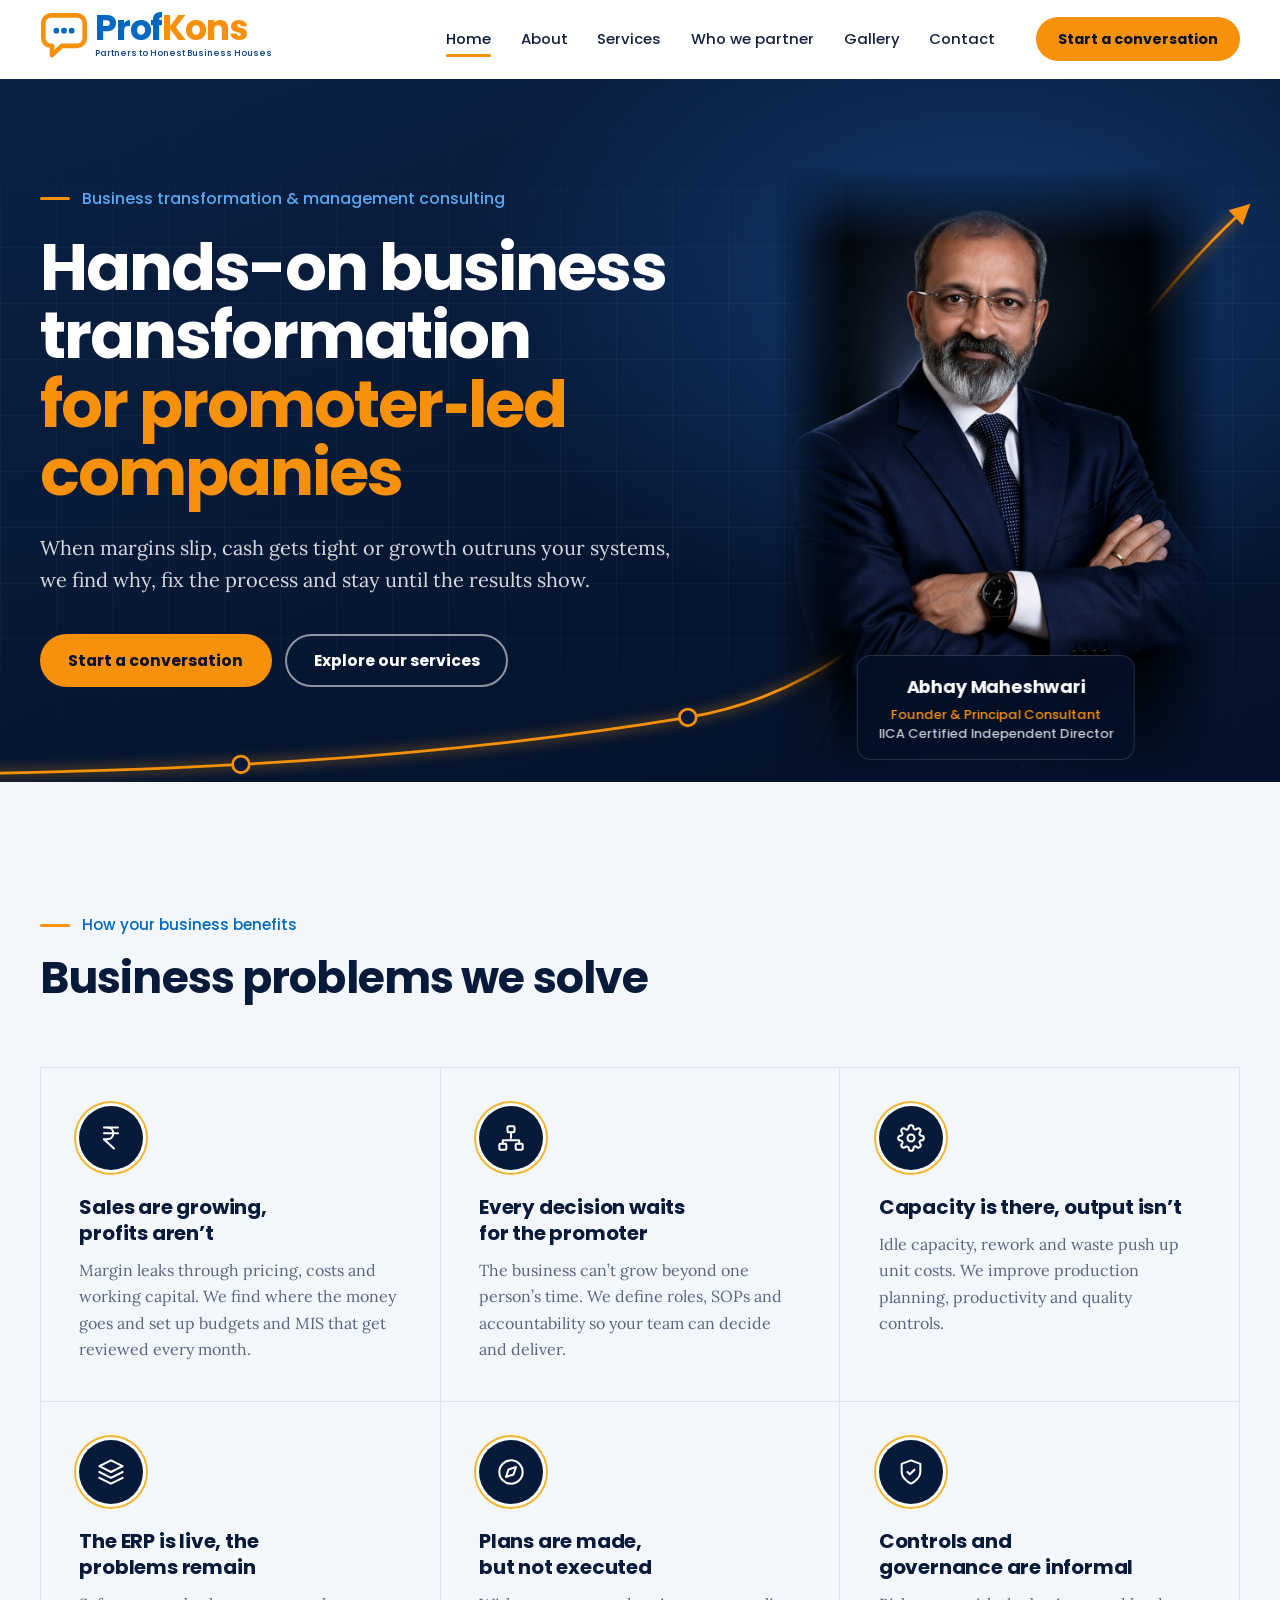
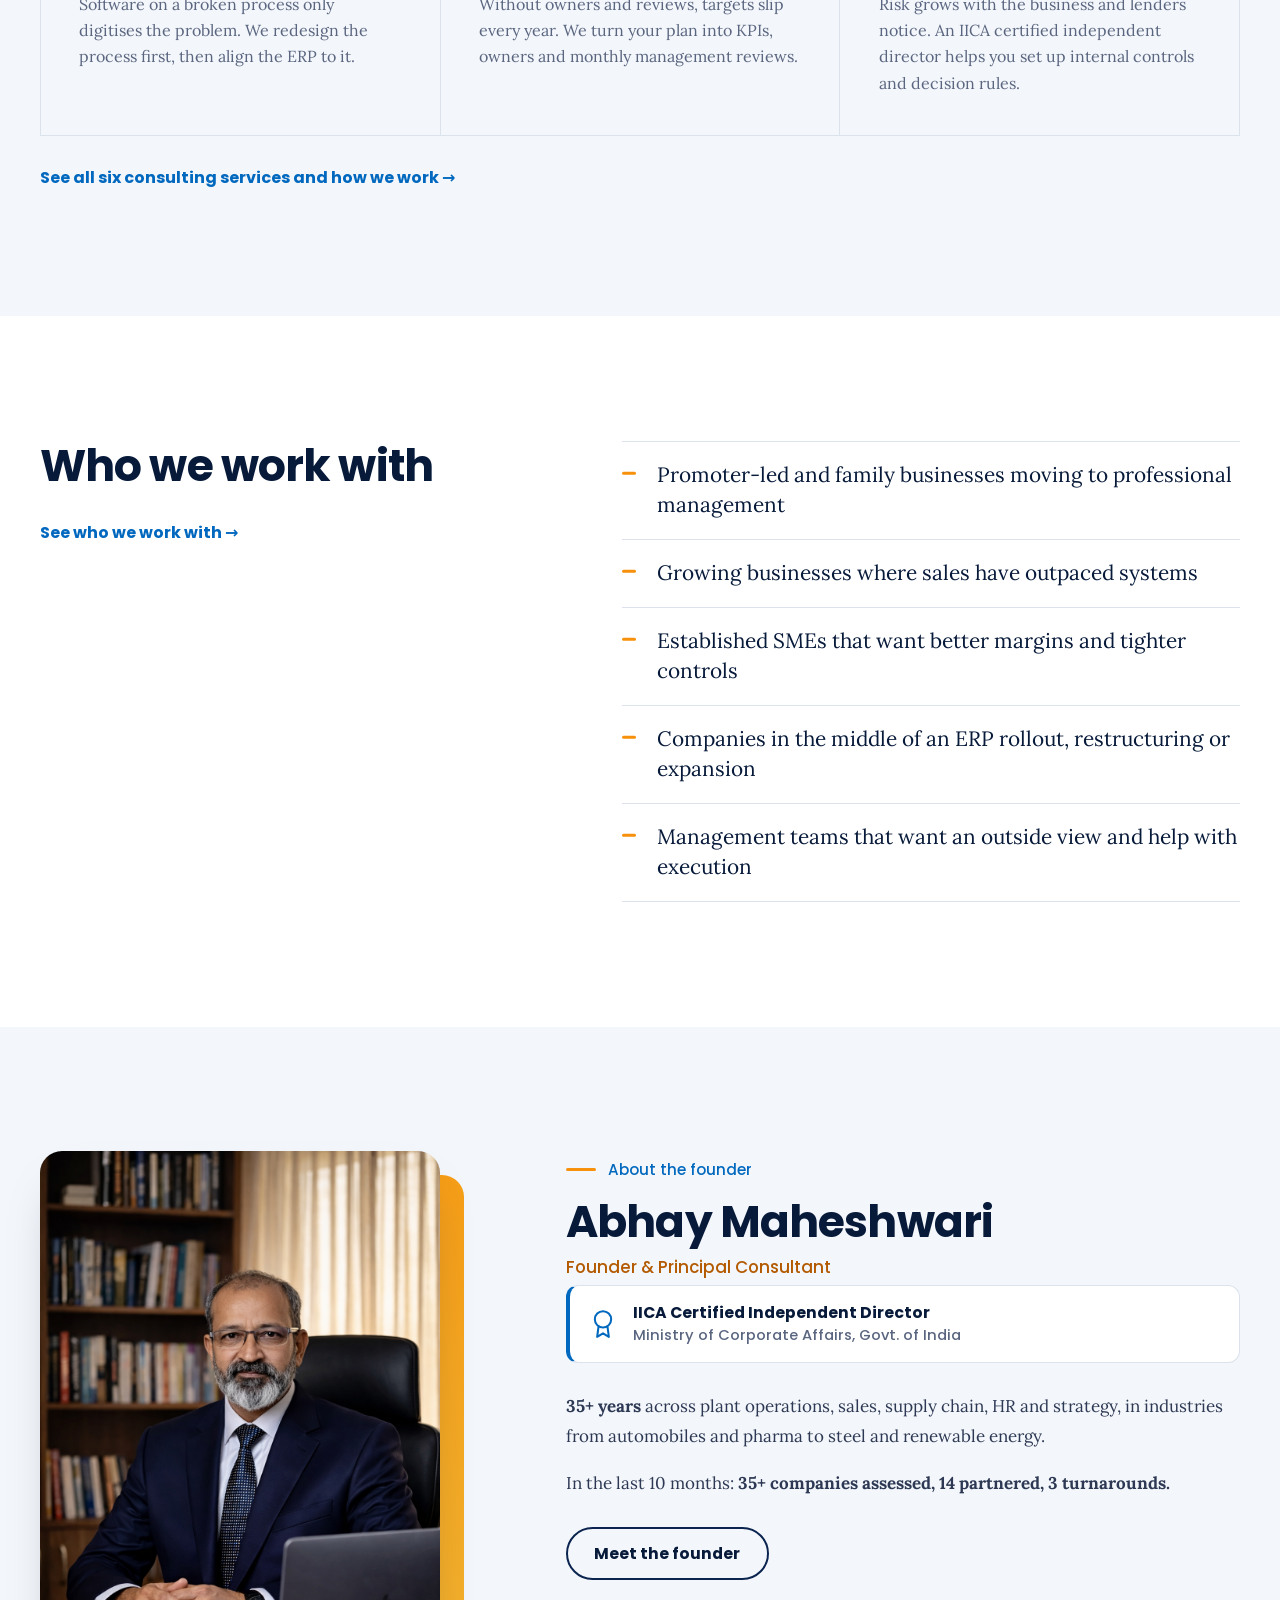
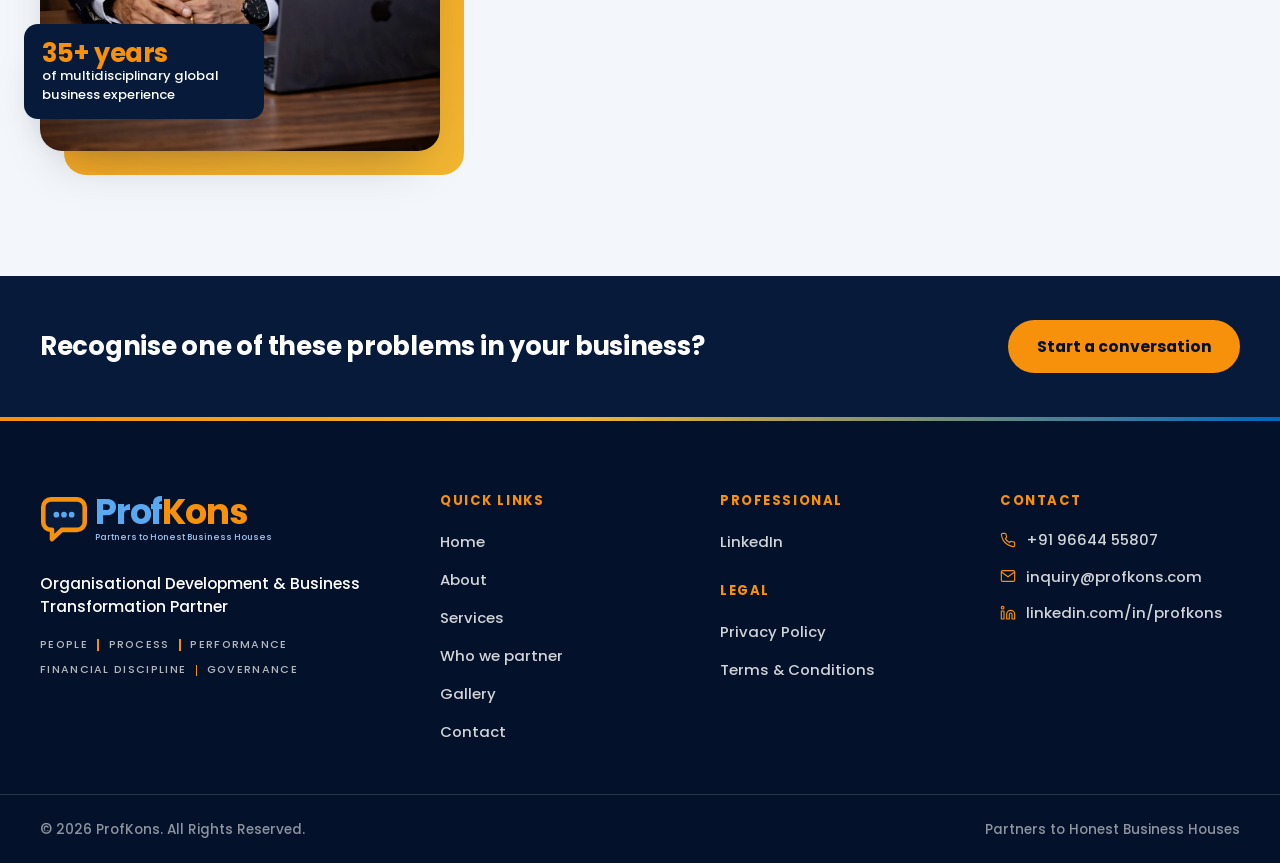
==== commit ff4886a1: "Updating images" ====
--- a/index.html
+++ b/index.html
@@ -45,7 +45,7 @@
         </div>
       </div>
       <div class="hero-portrait">
-        <img src="assets/img/abhay-portrait.jpg" width="386" height="554" alt="Abhay Maheshwari, Founder of ProfKons" fetchpriority="high">
+        <img src="assets/img/headshot3.png" width="386" height="554" alt="Abhay Maheshwari, Founder of ProfKons" fetchpriority="high">
         <div class="hero-nameplate">
           <strong>Abhay Maheshwari</strong>
           <span class="np-role">Founder &amp; Principal Consultant</span>
@@ -80,7 +80,7 @@
 <section class="section section--paper" aria-labelledby="founder-title">
   <div class="container founder-grid">
     <div class="founder-photo">
-      <img src="assets/img/abhay-office.jpg" width="306" height="459" alt="Abhay Maheshwari at his desk" loading="lazy">
+      <img src="assets/img/headshot4.png" width="306" height="459" alt="Abhay Maheshwari at his desk" loading="lazy">
       <div class="founder-badge"><strong>35+ years</strong>of multidisciplinary global business experience</div>
     </div>
     <div class="founder-body">
